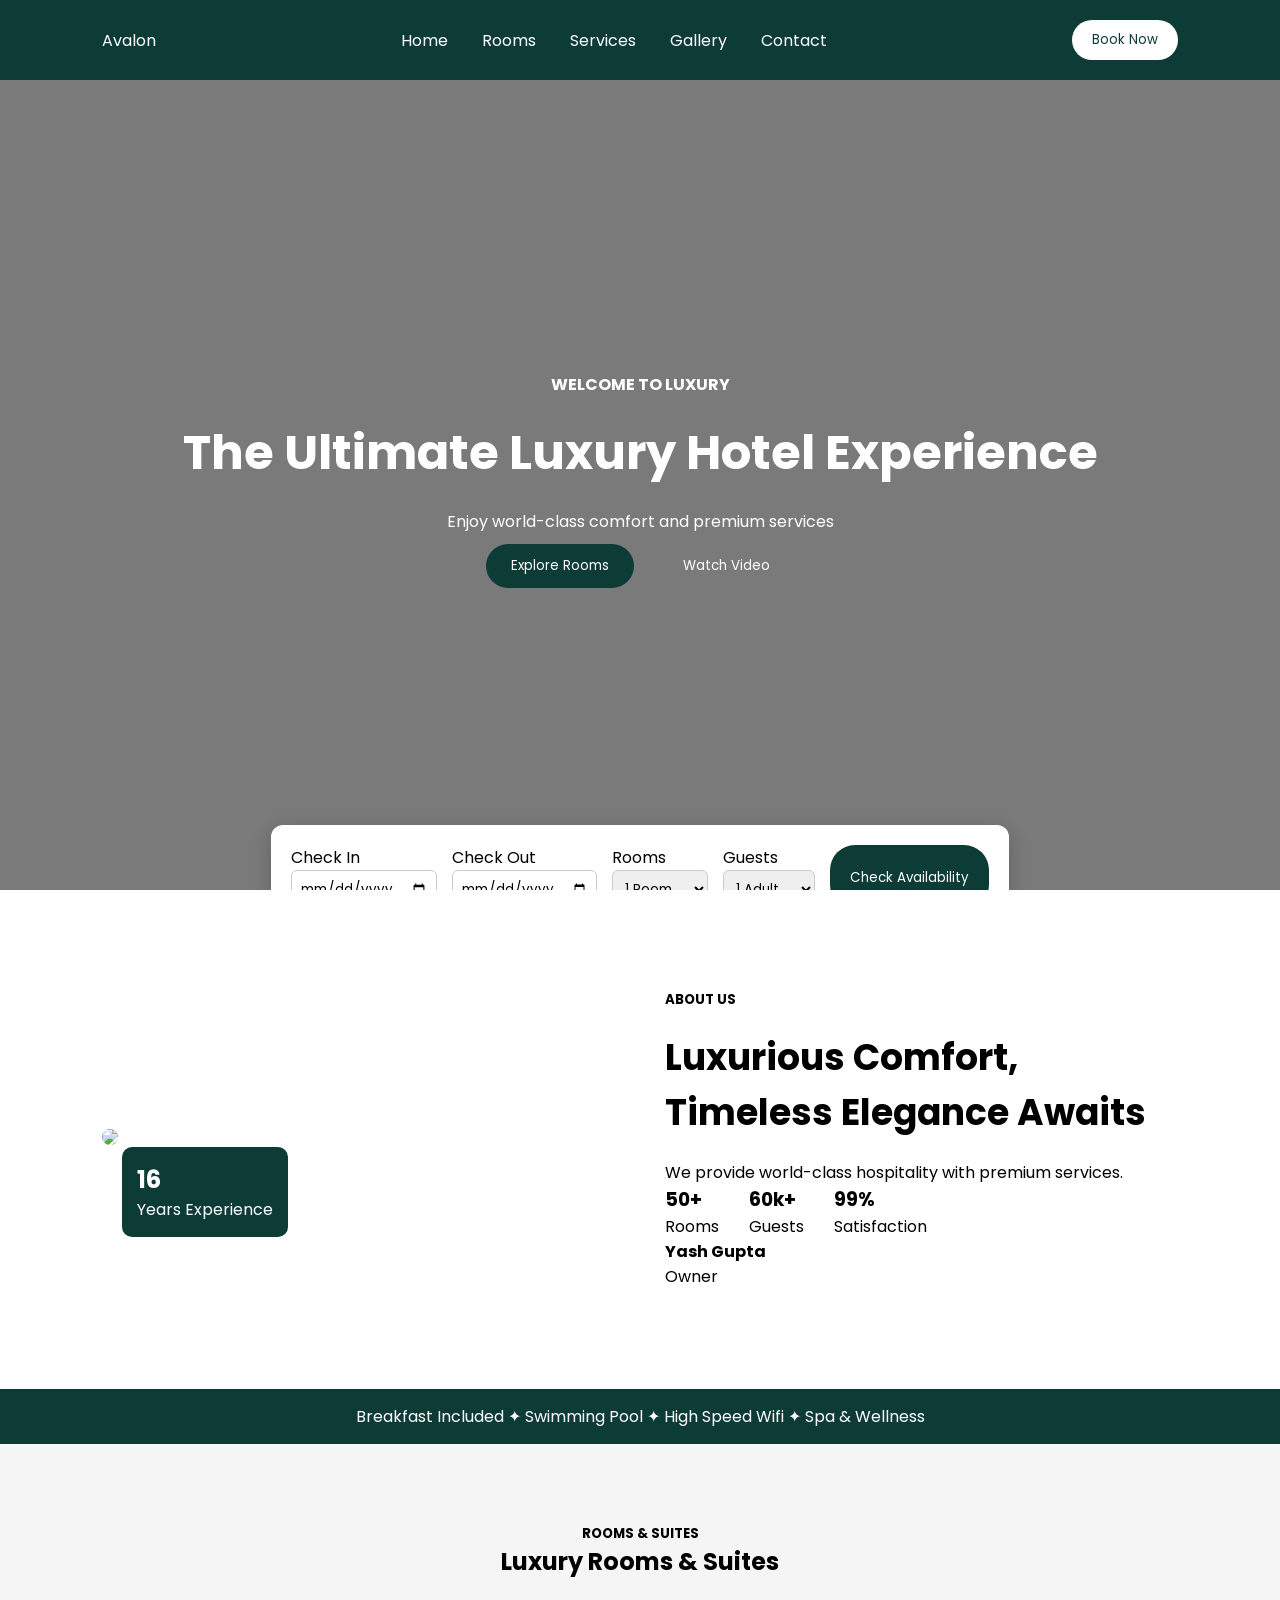
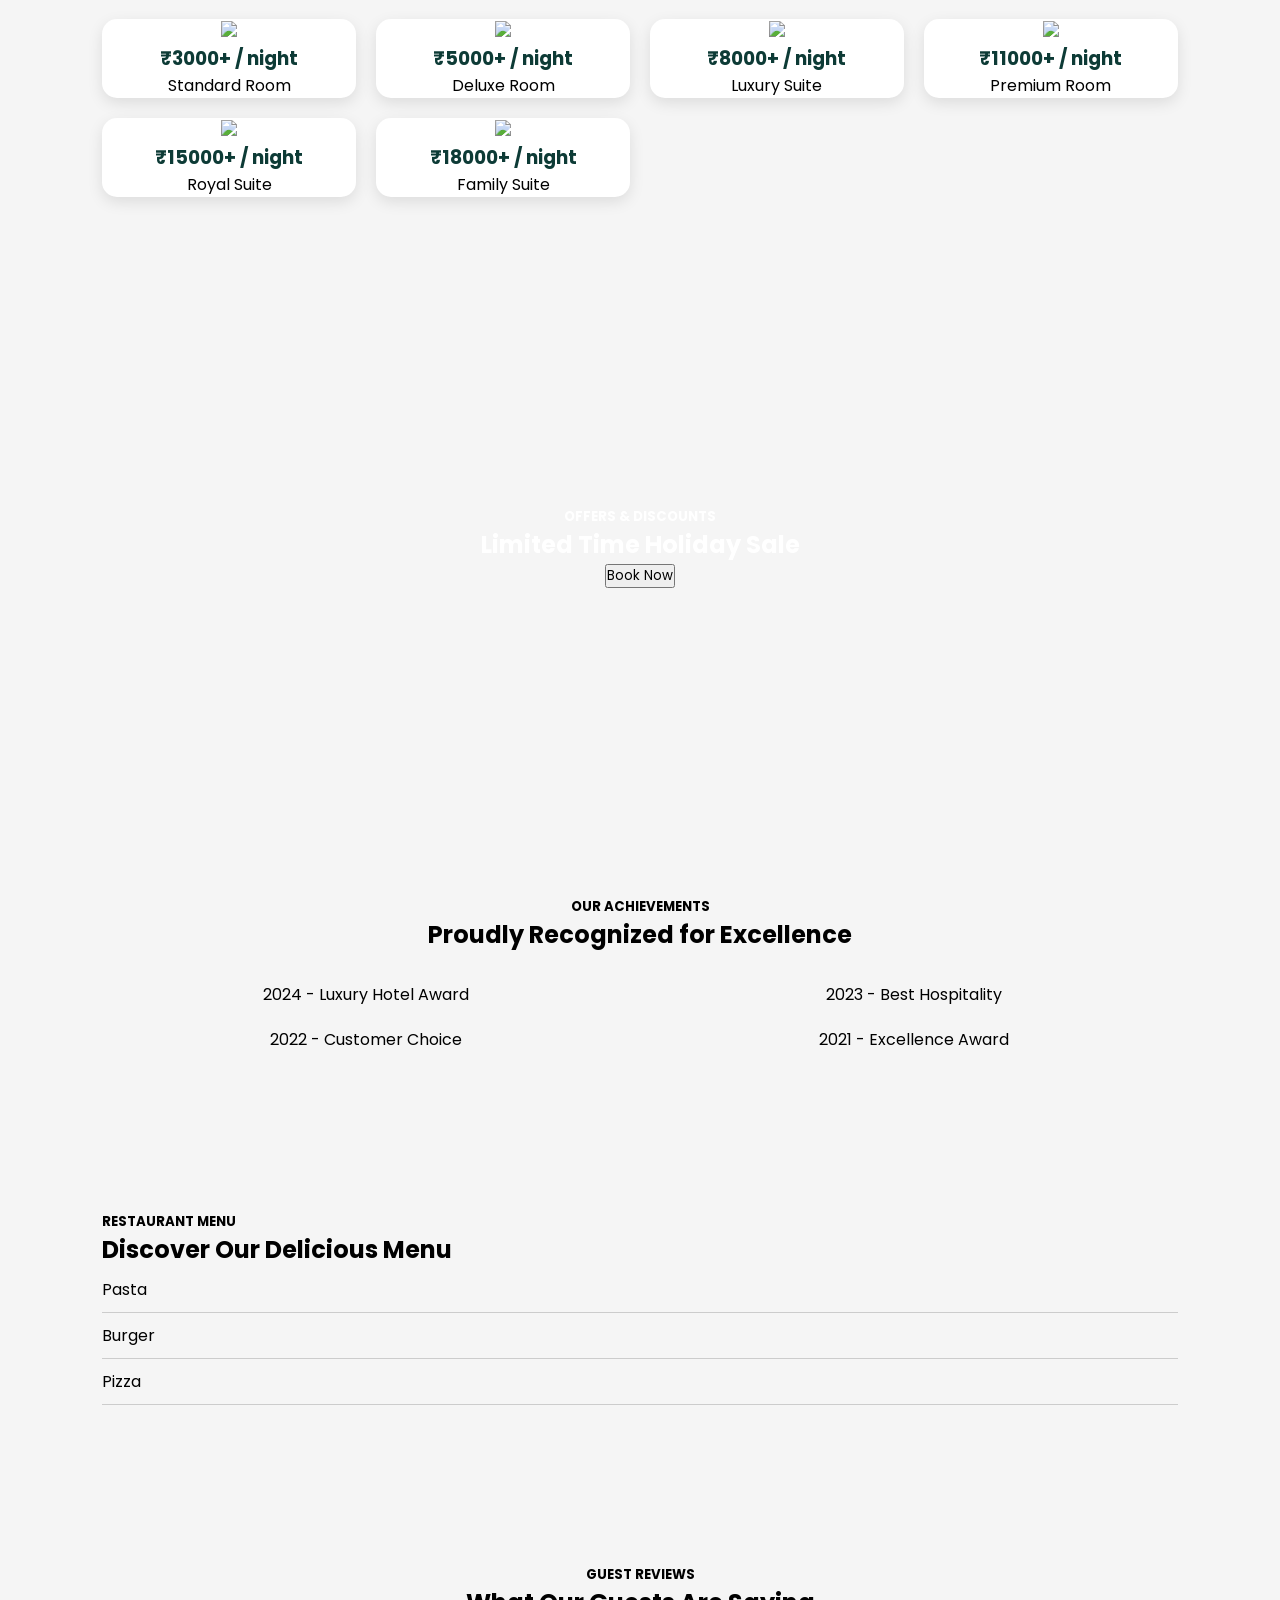
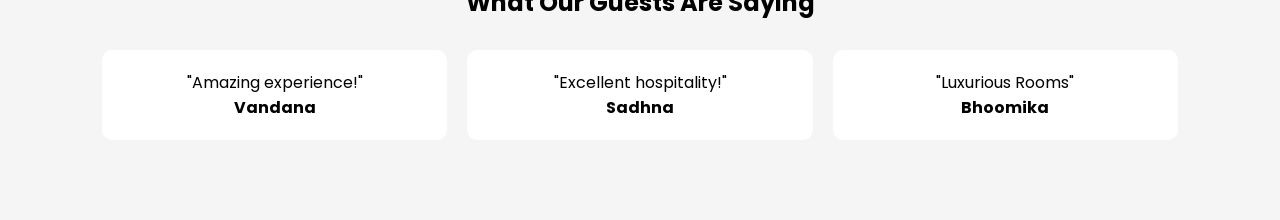
==== index.html @ 8500e7d2 "Add files via upload" ====
<!DOCTYPE html>
<html lang="en">
<head>
  <meta charset="UTF-8">
  <meta name="viewport" content="width=device-width, initial-scale=1.0">
  <title>Luxury Hotel</title>

  <!-- CSS -->
  <link rel="stylesheet" href="style.css">

  <!-- Google Font -->
  <link href="https://fonts.googleapis.com/css2?family=Poppins:wght@300;500;700&display=swap" rel="stylesheet">
</head>

<body>

<!-- HEADER -->
<header class="header">
  <div class="logo">Avalon</div>
  <nav>
    <a href="#">Home</a>
    <a href="#">Rooms</a>
    <a href="#">Services</a>
    <a href="#">Gallery</a>
    <a href="#">Contact</a>
  </nav>
  <button class="book-btn">Book Now</button>
</header>

<!-- HERO -->
<section class="hero">
  <div class="overlay"></div>

  <div class="hero-content">
    <h4>WELCOME TO LUXURY</h4>
    <h1>The Ultimate Luxury Hotel Experience</h1>
    <p>Enjoy world-class comfort and premium services</p>

    <div class="hero-buttons">
      <button class="btn-primary">Explore Rooms</button>
      <button class="btn-secondary">Watch Video</button>
    </div>
  </div>

  <!-- BOOKING BAR -->
  <div class="booking-bar">
    <div class="field">
      <label>Check In</label>
      <input type="date">
    </div>

    <div class="field">
      <label>Check Out</label>
      <input type="date">
    </div>

    <div class="field">
      <label>Rooms</label>
      <select>
        <option>1 Room</option>
        <option>2 Rooms</option>
      </select>
    </div>

    <div class="field">
      <label>Guests</label>
      <select>
        <option>1 Adult</option>
        <option>2 Adults</option>
      </select>
    </div>

    <button class="search-btn">Check Availability</button>
  </div>
</section>

<!-- ABOUT -->
<section class="about">
  <div class="about-container">

    <div class="about-image">
      <img src="https://images.unsplash.com/photo-1566073771259-6a8506099945">
      <div class="experience-badge">
        <h2>16</h2>
        <p>Years Experience</p>
      </div>
    </div>

    <div class="about-content">
      <h5>ABOUT US</h5>
      <h2>Luxurious Comfort, Timeless Elegance Awaits</h2>
      <p>We provide world-class hospitality with premium services.</p>

      <div class="about-stats">
        <div><h3>50+</h3><p>Rooms</p></div>
        <div><h3>60k+</h3><p>Guests</p></div>
        <div><h3>99%</h3><p>Satisfaction</p></div>
      </div>

      <h4 class="signature">Yash Gupta</h4>
      <p>Owner</p>
    </div>

  </div>
</section>

<!-- FEATURES STRIP -->
<div class="features-strip">
  Breakfast Included ✦ Swimming Pool ✦ High Speed Wifi ✦ Spa & Wellness
</div>

<!-- ROOMS -->
<section class="rooms">
  <h5>ROOMS & SUITES</h5>
  <h2>Luxury Rooms & Suites</h2>

  <div class="room-grid">

    <div class="room-card">
      <img src="https://images.unsplash.com/photo-1566665797739-1674de7a421a">
      <h3>₹3000+ / night</h3>
      <p>Standard Room</p>
    </div>

    <div class="room-card">
      <img src="https://images.unsplash.com/photo-1582719478250-c89cae4dc85b">
      <h3>₹5000+ / night</h3>
      <p>Deluxe Room</p>
    </div>

    <div class="room-card">
      <img src="https://images.unsplash.com/photo-1590490360182-c33d57733427">
      <h3>₹8000+ / night</h3>
      <p>Luxury Suite</p>
    </div>

    <div class="room-card">
      <img src="https://images.unsplash.com/photo-1560448204-e02f11c3d0e2">
      <h3>₹11000+ / night</h3>
      <p>Premium Room</p>
    </div>

    <div class="room-card">
      <img src="https://images.unsplash.com/photo-1566669437685-3d1a4bba0d54">
      <h3>₹15000+ / night</h3>
      <p>Royal Suite</p>
    </div>

    <div class="room-card">
      <img src="https://images.unsplash.com/photo-1584132967334-10e028bd69f7">
      <h3>₹18000+ / night</h3>
      <p>Family Suite</p>
    </div>

  </div>
</section>

<!-- OFFER -->
<section class="offer">
  <div class="offer-content">
    <h5>OFFERS & DISCOUNTS</h5>
    <h2>Limited Time Holiday Sale</h2>
    <button>Book Now</button>
  </div>
</section>

<!-- AWARDS -->
<section class="awards">
  <h5>OUR ACHIEVEMENTS</h5>
  <h2>Proudly Recognized for Excellence</h2>

  <div class="award-grid">
    <div>2024 - Luxury Hotel Award</div>
    <div>2023 - Best Hospitality</div>
    <div>2022 - Customer Choice</div>
    <div>2021 - Excellence Award</div>
  </div>
</section>

<!-- MENU -->
<section class="menu">
  <h5>RESTAURANT MENU</h5>
  <h2>Discover Our Delicious Menu</h2>

  <div class="menu-list">
    <div class="menu-item"><span>Pasta</span></div>
    <div class="menu-item"><span>Burger</span></div>
    <div class="menu-item"><span>Pizza</span></div>
  </div>
</section>

<!-- TESTIMONIAL -->
<section class="testimonials">
  <h5>GUEST REVIEWS</h5>
  <h2>What Our Guests Are Saying</h2>

  <div class="testimonial-grid">
    <div class="testimonial">
      <p>"Amazing experience!"</p>
      <h4>Vandana</h4>
    </div>

    <div class="testimonial">
      <p>"Excellent hospitality!"</p>
      <h4>Sadhna</h4>
    </div>

    <div class="testimonial">
      <p>"Luxurious Rooms"</p>
      <h4>Bhoomika</h4>
    </div>
  </div>
</section>

<link rel="stylesheet" href="style.css">
<script src="script.js"></script>
</body>
</html>
---- style.css ----
/* RESET */
* {
  margin: 0;
  padding: 0;
  box-sizing: border-box;
  font-family: 'Poppins', sans-serif;
}

body {
  background: #f5f5f5;
}

/* HEADER */
.header {
  display: flex;
  justify-content: space-between;
  align-items: center;
  padding: 20px 8%;
  background: #0d3b36;
  color: white;
}

.header nav a {
  margin: 0 15px;
  color: white;
  text-decoration: none;
}

.book-btn {
  background: white;
  color: #0d3b36;
  padding: 10px 20px;
  border-radius: 25px;
  border: none;
}

/* HERO */
.hero {
  position: relative;
  height: 90vh;
  background: url('https://images.unsplash.com/photo-1566073771259-6a8506099945') center/cover no-repeat;
  display: flex;
  align-items: center;
  justify-content: center;
}

.overlay {
  position: absolute;
  width: 100%;
  height: 100%;
  background: rgba(0,0,0,0.5);
}

.hero-content {
  position: relative;
  text-align: center;
  color: white;
}

.hero-content h1 {
  font-size: 48px;
  margin: 20px 0;
}

.hero-buttons button {
  margin: 10px;
  padding: 12px 25px;
  border-radius: 30px;
  border: none;
}

.btn-primary {
  background: #0d3b36;
  color: white;
}

.btn-secondary {
  background: transparent;
  border: 2px solid white;
  color: white;
}

/* BOOKING BAR */
.booking-bar {
  position: absolute;
  bottom: -40px;
  background: white;
  display: flex;
  gap: 15px;
  padding: 20px;
  border-radius: 12px;
  box-shadow: 0px 5px 20px rgba(0,0,0,0.2);
}

.field {
  display: flex;
  flex-direction: column;
}

.field input, .field select {
  padding: 8px;
  border-radius: 6px;
  border: 1px solid #ccc;
}

.search-btn {
  background: #0d3b36;
  color: white;
  padding: 10px 20px;
  border-radius: 25px;
  border: none;
}

/* ABOUT */
.about {
  padding: 100px 8%;
  background: white;
}

.about-container {
  display: flex;
  gap: 50px;
  align-items: center;
  flex-wrap: wrap;
}

.about-image img {
  width: 100%;
  border-radius: 20px;
}

.about-image {
  position: relative;
  flex: 1;
}

.experience-badge {
  position: absolute;
  top: 20px;
  left: 20px;
  background: #0d3b36;
  color: white;
  padding: 15px;
  border-radius: 10px;
}

.about-content {
  flex: 1;
}

.about-content h2 {
  font-size: 36px;
  margin: 20px 0;
}

.about-stats {
  display: flex;
  gap: 30px;
}

/* STRIP */
.features-strip {
  background: #0d3b36;
  color: white;
  text-align: center;
  padding: 15px;
}

/* ROOMS */
.rooms {
  padding: 80px 8%;
  text-align: center;
}

.room-grid {
  display: grid;
  grid-template-columns: repeat(auto-fit, minmax(250px,1fr));
  gap: 20px;
  margin-top: 40px;
}

.room-card {
  background: white;
  border-radius: 15px;
  overflow: hidden;
  box-shadow: 0 5px 15px rgba(0,0,0,0.1);
  transition: 0.3s;
}

.room-card:hover {
  transform: translateY(-10px);
}

.room-card img {
  width: 100%;
}

.room-card h3 {
  color: #0d3b36;
}

/* OFFER */
.offer {
  height: 60vh;
  background: url('https://images.unsplash.com/photo-1560448204-e02f11c3d0e2') center/cover;
  display: flex;
  align-items: center;
  justify-content: center;
  color: white;
  text-align: center;
}

/* AWARDS */
.awards {
  padding: 80px 8%;
  text-align: center;
}

.award-grid {
  display: grid;
  grid-template-columns: repeat(2,1fr);
  gap: 20px;
  margin-top: 30px;
}

/* MENU */
.menu {
  padding: 80px 8%;
}

.menu-item {
  display: flex;
  justify-content: space-between;
  border-bottom: 1px solid #ccc;
  padding: 10px 0;
}

/* TESTIMONIAL */
.testimonials {
  padding: 80px 8%;
  text-align: center;
}

.testimonial-grid {
  display: flex;
  gap: 20px;
  margin-top: 30px;
}

.testimonial {
  background: white;
  padding: 20px;
  border-radius: 10px;
  flex: 1;
}

/* RESPONSIVE */
@media(max-width: 768px) {

  .booking-bar {
    flex-direction: column;
    bottom: -120px;
  }

  .about-container {
    flex-direction: column;
  }

  .testimonial-grid {
    flex-direction: column;
  }

  .award-grid {
    grid-template-columns: 1fr;
  }

  .hero-content h1 {
    font-size: 28px;
  }
}

.hidden {
  opacity: 0;
  transform: translateY(50px);
  transition: all 0.6s ease;
}

.show {
  opacity: 1;
  transform: translateY(0);
}

.sticky {
  position: fixed;
  top: 0;
  width: 100%;
  z-index: 1000;
}
---- style.css ----
/* RESET */
* {
  margin: 0;
  padding: 0;
  box-sizing: border-box;
  font-family: 'Poppins', sans-serif;
}

body {
  background: #f5f5f5;
}

/* HEADER */
.header {
  display: flex;
  justify-content: space-between;
  align-items: center;
  padding: 20px 8%;
  background: #0d3b36;
  color: white;
}

.header nav a {
  margin: 0 15px;
  color: white;
  text-decoration: none;
}

.book-btn {
  background: white;
  color: #0d3b36;
  padding: 10px 20px;
  border-radius: 25px;
  border: none;
}

/* HERO */
.hero {
  position: relative;
  height: 90vh;
  background: url('https://images.unsplash.com/photo-1566073771259-6a8506099945') center/cover no-repeat;
  display: flex;
  align-items: center;
  justify-content: center;
}

.overlay {
  position: absolute;
  width: 100%;
  height: 100%;
  background: rgba(0,0,0,0.5);
}

.hero-content {
  position: relative;
  text-align: center;
  color: white;
}

.hero-content h1 {
  font-size: 48px;
  margin: 20px 0;
}

.hero-buttons button {
  margin: 10px;
  padding: 12px 25px;
  border-radius: 30px;
  border: none;
}

.btn-primary {
  background: #0d3b36;
  color: white;
}

.btn-secondary {
  background: transparent;
  border: 2px solid white;
  color: white;
}

/* BOOKING BAR */
.booking-bar {
  position: absolute;
  bottom: -40px;
  background: white;
  display: flex;
  gap: 15px;
  padding: 20px;
  border-radius: 12px;
  box-shadow: 0px 5px 20px rgba(0,0,0,0.2);
}

.field {
  display: flex;
  flex-direction: column;
}

.field input, .field select {
  padding: 8px;
  border-radius: 6px;
  border: 1px solid #ccc;
}

.search-btn {
  background: #0d3b36;
  color: white;
  padding: 10px 20px;
  border-radius: 25px;
  border: none;
}

/* ABOUT */
.about {
  padding: 100px 8%;
  background: white;
}

.about-container {
  display: flex;
  gap: 50px;
  align-items: center;
  flex-wrap: wrap;
}

.about-image img {
  width: 100%;
  border-radius: 20px;
}

.about-image {
  position: relative;
  flex: 1;
}

.experience-badge {
  position: absolute;
  top: 20px;
  left: 20px;
  background: #0d3b36;
  color: white;
  padding: 15px;
  border-radius: 10px;
}

.about-content {
  flex: 1;
}

.about-content h2 {
  font-size: 36px;
  margin: 20px 0;
}

.about-stats {
  display: flex;
  gap: 30px;
}

/* STRIP */
.features-strip {
  background: #0d3b36;
  color: white;
  text-align: center;
  padding: 15px;
}

/* ROOMS */
.rooms {
  padding: 80px 8%;
  text-align: center;
}

.room-grid {
  display: grid;
  grid-template-columns: repeat(auto-fit, minmax(250px,1fr));
  gap: 20px;
  margin-top: 40px;
}

.room-card {
  background: white;
  border-radius: 15px;
  overflow: hidden;
  box-shadow: 0 5px 15px rgba(0,0,0,0.1);
  transition: 0.3s;
}

.room-card:hover {
  transform: translateY(-10px);
}

.room-card img {
  width: 100%;
}

.room-card h3 {
  color: #0d3b36;
}

/* OFFER */
.offer {
  height: 60vh;
  background: url('https://images.unsplash.com/photo-1560448204-e02f11c3d0e2') center/cover;
  display: flex;
  align-items: center;
  justify-content: center;
  color: white;
  text-align: center;
}

/* AWARDS */
.awards {
  padding: 80px 8%;
  text-align: center;
}

.award-grid {
  display: grid;
  grid-template-columns: repeat(2,1fr);
  gap: 20px;
  margin-top: 30px;
}

/* MENU */
.menu {
  padding: 80px 8%;
}

.menu-item {
  display: flex;
  justify-content: space-between;
  border-bottom: 1px solid #ccc;
  padding: 10px 0;
}

/* TESTIMONIAL */
.testimonials {
  padding: 80px 8%;
  text-align: center;
}

.testimonial-grid {
  display: flex;
  gap: 20px;
  margin-top: 30px;
}

.testimonial {
  background: white;
  padding: 20px;
  border-radius: 10px;
  flex: 1;
}

/* RESPONSIVE */
@media(max-width: 768px) {

  .booking-bar {
    flex-direction: column;
    bottom: -120px;
  }

  .about-container {
    flex-direction: column;
  }

  .testimonial-grid {
    flex-direction: column;
  }

  .award-grid {
    grid-template-columns: 1fr;
  }

  .hero-content h1 {
    font-size: 28px;
  }
}

.hidden {
  opacity: 0;
  transform: translateY(50px);
  transition: all 0.6s ease;
}

.show {
  opacity: 1;
  transform: translateY(0);
}

.sticky {
  position: fixed;
  top: 0;
  width: 100%;
  z-index: 1000;
}
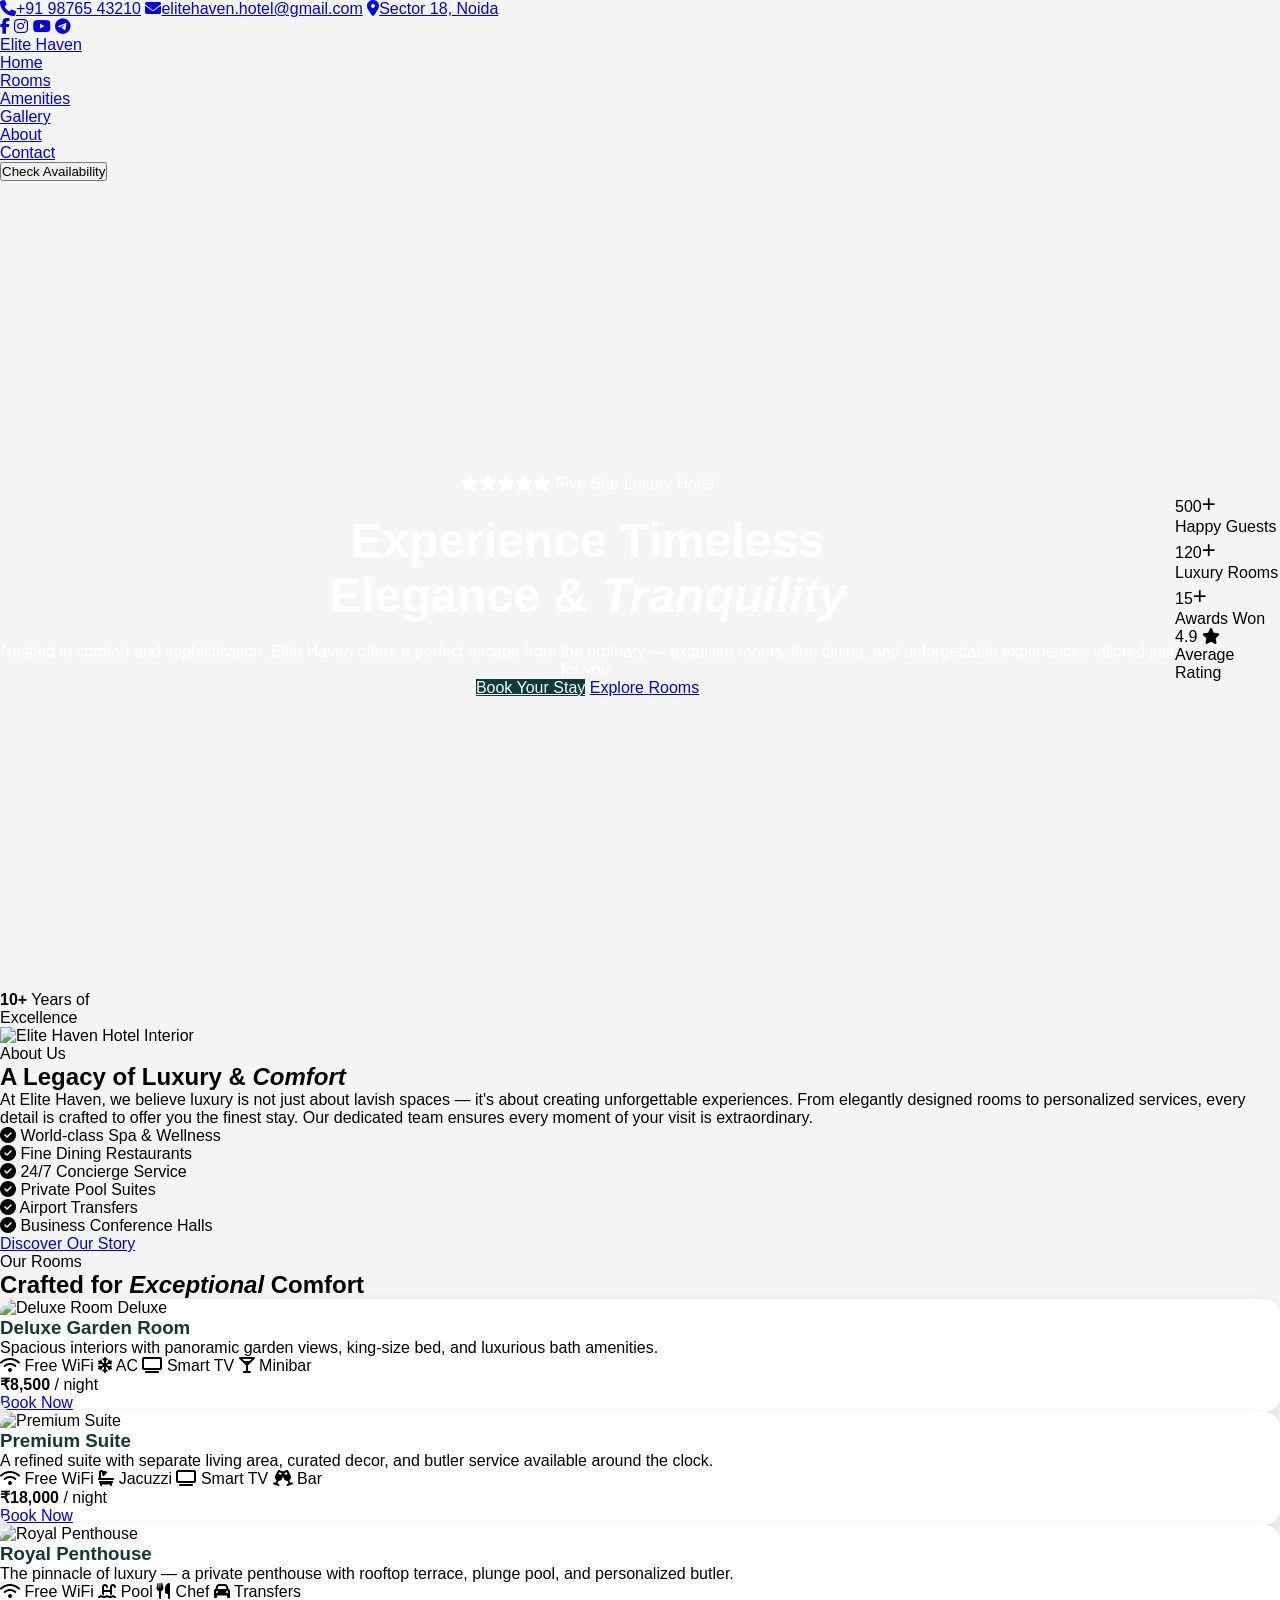
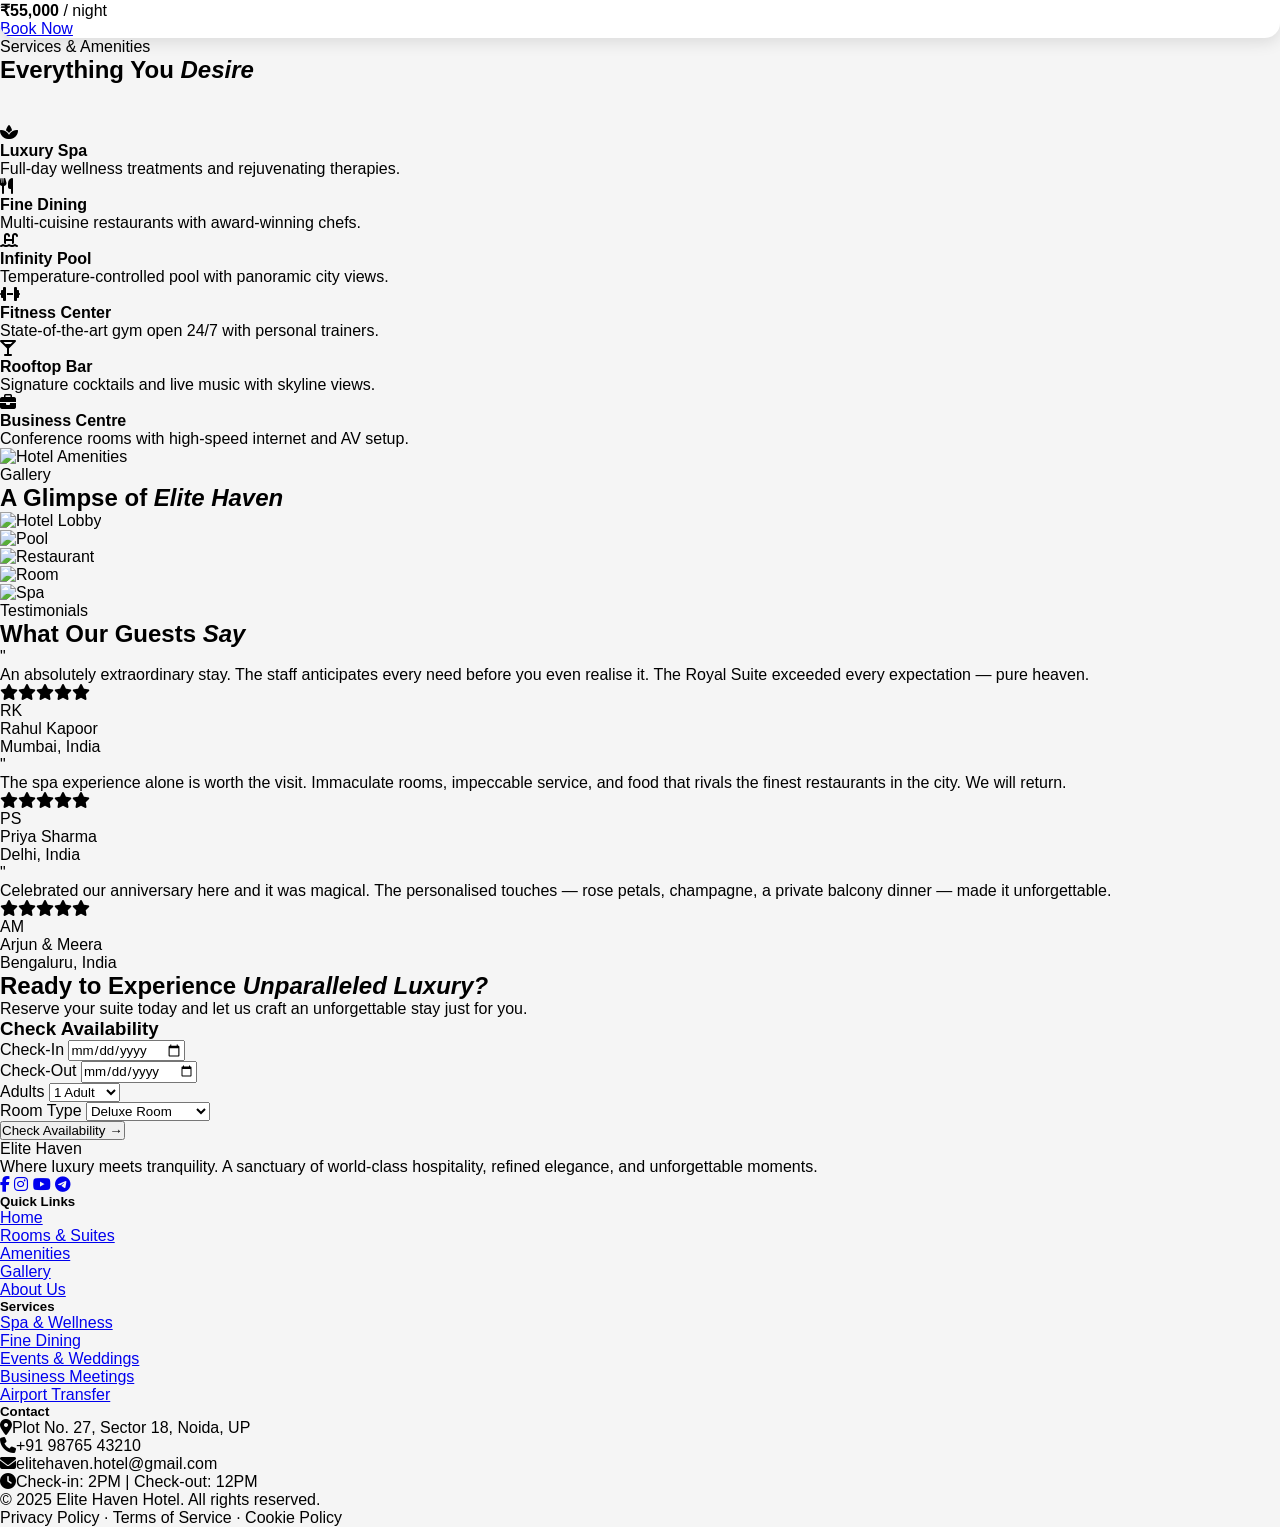
==== commit 687c1cd8: "Update index.html finalizing the home page of our project form know we are going to create other pag" ====
--- a/index.html
+++ b/index.html
@@ -1,218 +1,441 @@
 <!DOCTYPE html>
 <html lang="en">
+
 <head>
   <meta charset="UTF-8">
   <meta name="viewport" content="width=device-width, initial-scale=1.0">
-  <title>Luxury Hotel</title>
-
-  <!-- CSS -->
-  <link rel="stylesheet" href="style.css">
-
-  <!-- Google Font -->
-  <link href="https://fonts.googleapis.com/css2?family=Poppins:wght@300;500;700&display=swap" rel="stylesheet">
+  <title>Elite Haven</title>
+  <link rel="stylesheet" href="https://cdnjs.cloudflare.com/ajax/libs/font-awesome/6.5.0/css/all.min.css">
+  <link rel="preconnect" href="https://fonts.googleapis.com">
+  <link rel="preconnect" href="https://fonts.gstatic.com" crossorigin>
+  <link
+    href="https://fonts.googleapis.com/css2?family=Cormorant+Garamond:ital,wght@0,300;0,400;0,600;1,300;1,400&family=DM+Sans:wght@300;400;500;600&display=swap"
+    rel="stylesheet">
+
+
+    <!-- cystom css -->
+     <link rel="stylesheet" href="style.css">
+  
 </head>
 
 <body>
 
-<!-- HEADER -->
-<header class="header">
-  <div class="logo">Avalon</div>
-  <nav>
-    <a href="#">Home</a>
-    <a href="#">Rooms</a>
-    <a href="#">Services</a>
-    <a href="#">Gallery</a>
-    <a href="#">Contact</a>
+  <!-- TOP BAR -->
+  <div class="top-bar">
+    <div class="container">
+      <div class="top-info">
+        <a href="tel:+919876543210"><i class="fa-solid fa-phone"></i>+91 98765 43210</a>
+        <a href="mailto:elitehaven.hotel@gmail.com"><i class="fa-solid fa-envelope"></i>elitehaven.hotel@gmail.com</a>
+        <a href="#"><i class="fa-solid fa-location-dot"></i>Sector 18, Noida</a>
+      </div>
+      <div class="top-socials">
+        <a href="#"><i class="fa-brands fa-facebook-f"></i></a>
+        <a href="#"><i class="fa-brands fa-instagram"></i></a>
+        <a href="#"><i class="fa-brands fa-youtube"></i></a>
+        <a href="#"><i class="fa-brands fa-telegram"></i></a>
+      </div>
+    </div>
+  </div>
+
+  <!-- NAVBAR -->
+  <nav class="navbar" id="navbar">
+    <div class="container">
+      <a href="#" class="logo">Elite<span>&nbsp;Haven</span></a>
+      <ul class="nav-links" id="navLinks">
+        <li><a href="#">Home</a></li>
+        <li><a href="#rooms">Rooms</a></li>
+        <li><a href="#amenities">Amenities</a></li>
+        <li><a href="#gallery">Gallery</a></li>
+        <li><a href="#about">About</a></li>
+        <li><a href="#contact">Contact</a></li>
+      </ul>
+      <button class="nav-btn" onclick="document.getElementById('booking').scrollIntoView({behavior:'smooth'})">Check
+        Availability</button>
+      <div class="hamburger" id="hamburger" onclick="toggleNav()">
+        <span></span><span></span><span></span>
+      </div>
+    </div>
   </nav>
-  <button class="book-btn">Book Now</button>
-</header>
-
-<!-- HERO -->
-<section class="hero">
-  <div class="overlay"></div>
-
-  <div class="hero-content">
-    <h4>WELCOME TO LUXURY</h4>
-    <h1>The Ultimate Luxury Hotel Experience</h1>
-    <p>Enjoy world-class comfort and premium services</p>
-
-    <div class="hero-buttons">
-      <button class="btn-primary">Explore Rooms</button>
-      <button class="btn-secondary">Watch Video</button>
-    </div>
-  </div>
-
-  <!-- BOOKING BAR -->
-  <div class="booking-bar">
-    <div class="field">
-      <label>Check In</label>
-      <input type="date">
-    </div>
-
-    <div class="field">
-      <label>Check Out</label>
-      <input type="date">
-    </div>
-
-    <div class="field">
-      <label>Rooms</label>
-      <select>
-        <option>1 Room</option>
-        <option>2 Rooms</option>
-      </select>
-    </div>
-
-    <div class="field">
-      <label>Guests</label>
-      <select>
-        <option>1 Adult</option>
-        <option>2 Adults</option>
-      </select>
-    </div>
-
-    <button class="search-btn">Check Availability</button>
-  </div>
-</section>
-
-<!-- ABOUT -->
-<section class="about">
-  <div class="about-container">
-
-    <div class="about-image">
-      <img src="https://images.unsplash.com/photo-1566073771259-6a8506099945">
-      <div class="experience-badge">
-        <h2>16</h2>
-        <p>Years Experience</p>
-      </div>
-    </div>
-
-    <div class="about-content">
-      <h5>ABOUT US</h5>
-      <h2>Luxurious Comfort, Timeless Elegance Awaits</h2>
-      <p>We provide world-class hospitality with premium services.</p>
-
-      <div class="about-stats">
-        <div><h3>50+</h3><p>Rooms</p></div>
-        <div><h3>60k+</h3><p>Guests</p></div>
-        <div><h3>99%</h3><p>Satisfaction</p></div>
-      </div>
-
-      <h4 class="signature">Yash Gupta</h4>
-      <p>Owner</p>
-    </div>
-
-  </div>
-</section>
-
-<!-- FEATURES STRIP -->
-<div class="features-strip">
-  Breakfast Included ✦ Swimming Pool ✦ High Speed Wifi ✦ Spa & Wellness
-</div>
-
-<!-- ROOMS -->
-<section class="rooms">
-  <h5>ROOMS & SUITES</h5>
-  <h2>Luxury Rooms & Suites</h2>
-
-  <div class="room-grid">
-
-    <div class="room-card">
-      <img src="https://images.unsplash.com/photo-1566665797739-1674de7a421a">
-      <h3>₹3000+ / night</h3>
-      <p>Standard Room</p>
-    </div>
-
-    <div class="room-card">
-      <img src="https://images.unsplash.com/photo-1582719478250-c89cae4dc85b">
-      <h3>₹5000+ / night</h3>
-      <p>Deluxe Room</p>
-    </div>
-
-    <div class="room-card">
-      <img src="https://images.unsplash.com/photo-1590490360182-c33d57733427">
-      <h3>₹8000+ / night</h3>
-      <p>Luxury Suite</p>
-    </div>
-
-    <div class="room-card">
-      <img src="https://images.unsplash.com/photo-1560448204-e02f11c3d0e2">
-      <h3>₹11000+ / night</h3>
-      <p>Premium Room</p>
-    </div>
-
-    <div class="room-card">
-      <img src="https://images.unsplash.com/photo-1566669437685-3d1a4bba0d54">
-      <h3>₹15000+ / night</h3>
-      <p>Royal Suite</p>
-    </div>
-
-    <div class="room-card">
-      <img src="https://images.unsplash.com/photo-1584132967334-10e028bd69f7">
-      <h3>₹18000+ / night</h3>
-      <p>Family Suite</p>
-    </div>
-
-  </div>
-</section>
-
-<!-- OFFER -->
-<section class="offer">
-  <div class="offer-content">
-    <h5>OFFERS & DISCOUNTS</h5>
-    <h2>Limited Time Holiday Sale</h2>
-    <button>Book Now</button>
-  </div>
-</section>
-
-<!-- AWARDS -->
-<section class="awards">
-  <h5>OUR ACHIEVEMENTS</h5>
-  <h2>Proudly Recognized for Excellence</h2>
-
-  <div class="award-grid">
-    <div>2024 - Luxury Hotel Award</div>
-    <div>2023 - Best Hospitality</div>
-    <div>2022 - Customer Choice</div>
-    <div>2021 - Excellence Award</div>
-  </div>
-</section>
-
-<!-- MENU -->
-<section class="menu">
-  <h5>RESTAURANT MENU</h5>
-  <h2>Discover Our Delicious Menu</h2>
-
-  <div class="menu-list">
-    <div class="menu-item"><span>Pasta</span></div>
-    <div class="menu-item"><span>Burger</span></div>
-    <div class="menu-item"><span>Pizza</span></div>
-  </div>
-</section>
-
-<!-- TESTIMONIAL -->
-<section class="testimonials">
-  <h5>GUEST REVIEWS</h5>
-  <h2>What Our Guests Are Saying</h2>
-
-  <div class="testimonial-grid">
-    <div class="testimonial">
-      <p>"Amazing experience!"</p>
-      <h4>Vandana</h4>
-    </div>
-
-    <div class="testimonial">
-      <p>"Excellent hospitality!"</p>
-      <h4>Sadhna</h4>
-    </div>
-
-    <div class="testimonial">
-      <p>"Luxurious Rooms"</p>
-      <h4>Bhoomika</h4>
-    </div>
-  </div>
-</section>
-
-<link rel="stylesheet" href="style.css">
-<script src="script.js"></script>
+
+  <!-- HERO -->
+  <section class="hero">
+    <div class="hero-content">
+      <div class="hero-badge">
+        <i class="fa-solid fa-star"></i><i class="fa-solid fa-star"></i><i class="fa-solid fa-star"></i><i
+          class="fa-solid fa-star"></i><i class="fa-solid fa-star"></i>
+        <span>Five Star Luxury Hotel</span>
+      </div>
+      <h1>Experience Timeless<br>Elegance &amp; <em>Tranquility</em></h1>
+      <p class="hero-desc">Nestled in comfort and sophistication, Elite Haven offers a perfect escape from the ordinary
+        — exquisite rooms, fine dining, and unforgettable experiences tailored just for you.</p>
+      <div class="hero-actions">
+        <a href="#booking" class="btn-primary">Book Your Stay</a>
+        <a href="#rooms" class="btn-outline">Explore Rooms</a>
+      </div>
+    </div>
+
+    <div class="trust-strip">
+      <div class="container">
+        <div class="trust-item">
+          <div class="trust-num">500<span style="color:var(--gold);font-size:24px">+</span></div>
+          <div class="trust-label">Happy Guests</div>
+        </div>
+        <div class="trust-item">
+          <div class="trust-num">120<span style="color:var(--gold);font-size:24px">+</span></div>
+          <div class="trust-label">Luxury Rooms</div>
+        </div>
+        <div class="trust-item">
+          <div class="trust-num">15<span style="color:var(--gold);font-size:24px">+</span></div>
+          <div class="trust-label">Awards Won</div>
+        </div>
+        <div class="trust-item">
+          <div class="trust-num">4.9 <i class="fa-solid fa-star star-icon"></i></div>
+          <div class="trust-label">Average Rating</div>
+        </div>
+      </div>
+    </div>
+  </section>
+
+  <!-- ABOUT -->
+  <section class="about-section" id="about">
+    <div class="container">
+      <div class="about-grid">
+        <div class="about-img-wrapper reveal">
+          <div class="about-float-badge">
+            <strong>10+</strong>
+            <span>Years of<br>Excellence</span>
+          </div>
+          <img src="https://images.unsplash.com/photo-1551882547-ff40c63fe5fa?w=800&q=80"
+            alt="Elite Haven Hotel Interior">
+          <div class="about-accent-box"></div>
+        </div>
+        <div class="reveal">
+          <p class="section-eyebrow">About Us</p>
+          <h2 class="section-title">A Legacy of Luxury &amp; <em>Comfort</em></h2>
+          <p class="section-body">At Elite Haven, we believe luxury is not just about lavish spaces — it's about
+            creating unforgettable experiences. From elegantly designed rooms to personalized services, every detail is
+            crafted to offer you the finest stay. Our dedicated team ensures every moment of your visit is
+            extraordinary.</p>
+          <div class="about-features">
+            <div class="about-feat-item"><i class="fa-solid fa-check-circle"></i> World-class Spa &amp; Wellness</div>
+            <div class="about-feat-item"><i class="fa-solid fa-check-circle"></i> Fine Dining Restaurants</div>
+            <div class="about-feat-item"><i class="fa-solid fa-check-circle"></i> 24/7 Concierge Service</div>
+            <div class="about-feat-item"><i class="fa-solid fa-check-circle"></i> Private Pool Suites</div>
+            <div class="about-feat-item"><i class="fa-solid fa-check-circle"></i> Airport Transfers</div>
+            <div class="about-feat-item"><i class="fa-solid fa-check-circle"></i> Business Conference Halls</div>
+          </div>
+          <a href="#" class="btn-green">Discover Our Story</a>
+        </div>
+      </div>
+    </div>
+  </section>
+
+  <!-- ROOMS -->
+  <section class="rooms-section" id="rooms">
+    <div class="container">
+      <div class="section-header reveal">
+        <p class="section-eyebrow" style="justify-content:center">Our Rooms</p>
+        <h2 class="section-title">Crafted for <em>Exceptional</em> Comfort</h2>
+      </div>
+      <div class="rooms-grid">
+        <div class="room-card reveal">
+          <div class="room-img">
+            <img src="https://images.unsplash.com/photo-1631049307264-da0ec9d70304?w=600&q=80" alt="Deluxe Room">
+            <span class="room-tag">Deluxe</span>
+          </div>
+          <div class="room-body">
+            <h3 class="room-name">Deluxe Garden Room</h3>
+            <p class="room-desc">Spacious interiors with panoramic garden views, king-size bed, and luxurious bath
+              amenities.</p>
+            <div class="room-amenities">
+              <span class="room-amen"><i class="fa-solid fa-wifi"></i> Free WiFi</span>
+              <span class="room-amen"><i class="fa-solid fa-snowflake"></i> AC</span>
+              <span class="room-amen"><i class="fa-solid fa-tv"></i> Smart TV</span>
+              <span class="room-amen"><i class="fa-solid fa-martini-glass"></i> Minibar</span>
+            </div>
+            <div class="room-footer">
+              <div class="room-price"><strong>₹8,500</strong><span> / night</span></div>
+              <a href="#booking" class="btn-book">Book Now</a>
+            </div>
+          </div>
+        </div>
+        <div class="room-card reveal">
+          <div class="room-img">
+            <img src="https://images.unsplash.com/photo-1618773928121-c32242e63f39?w=600&q=80" alt="Premium Suite">
+            <span class="room-tag" style="background:var(--green);color:white">Popular</span>
+          </div>
+          <div class="room-body">
+            <h3 class="room-name">Premium Suite</h3>
+            <p class="room-desc">A refined suite with separate living area, curated decor, and butler service available
+              around the clock.</p>
+            <div class="room-amenities">
+              <span class="room-amen"><i class="fa-solid fa-wifi"></i> Free WiFi</span>
+              <span class="room-amen"><i class="fa-solid fa-bath"></i> Jacuzzi</span>
+              <span class="room-amen"><i class="fa-solid fa-tv"></i> Smart TV</span>
+              <span class="room-amen"><i class="fa-solid fa-champagne-glasses"></i> Bar</span>
+            </div>
+            <div class="room-footer">
+              <div class="room-price"><strong>₹18,000</strong><span> / night</span></div>
+              <a href="#booking" class="btn-book">Book Now</a>
+            </div>
+          </div>
+        </div>
+        <div class="room-card reveal">
+          <div class="room-img">
+            <img src="https://images.unsplash.com/photo-1578683010236-d716f9a3f461?w=600&q=80" alt="Royal Penthouse">
+            <span class="room-tag" style="background:var(--gold-dark);color:white">Penthouse</span>
+          </div>
+          <div class="room-body">
+            <h3 class="room-name">Royal Penthouse</h3>
+            <p class="room-desc">The pinnacle of luxury — a private penthouse with rooftop terrace, plunge pool, and
+              personalized butler.</p>
+            <div class="room-amenities">
+              <span class="room-amen"><i class="fa-solid fa-wifi"></i> Free WiFi</span>
+              <span class="room-amen"><i class="fa-solid fa-water-ladder"></i> Pool</span>
+              <span class="room-amen"><i class="fa-solid fa-utensils"></i> Chef</span>
+              <span class="room-amen"><i class="fa-solid fa-car"></i> Transfers</span>
+            </div>
+            <div class="room-footer">
+              <div class="room-price"><strong>₹55,000</strong><span> / night</span></div>
+              <a href="#booking" class="btn-book">Book Now</a>
+            </div>
+          </div>
+        </div>
+      </div>
+    </div>
+  </section>
+
+  <!-- AMENITIES -->
+  <section class="amenities-section" id="amenities">
+    <div class="container">
+      <div class="amenities-layout">
+        <div>
+          <div class="section-header reveal" style="text-align:left;margin-bottom:40px">
+            <p class="section-eyebrow">Services &amp; Amenities</p>
+            <h2 class="section-title">Everything You <em>Desire</em></h2>
+          </div>
+          <div class="amenities-grid reveal">
+            <div class="amen-card">
+              <div class="amen-icon"><i class="fa-solid fa-spa"></i></div>
+              <h4>Luxury Spa</h4>
+              <p>Full-day wellness treatments and rejuvenating therapies.</p>
+            </div>
+            <div class="amen-card">
+              <div class="amen-icon"><i class="fa-solid fa-utensils"></i></div>
+              <h4>Fine Dining</h4>
+              <p>Multi-cuisine restaurants with award-winning chefs.</p>
+            </div>
+            <div class="amen-card">
+              <div class="amen-icon"><i class="fa-solid fa-water-ladder"></i></div>
+              <h4>Infinity Pool</h4>
+              <p>Temperature-controlled pool with panoramic city views.</p>
+            </div>
+            <div class="amen-card">
+              <div class="amen-icon"><i class="fa-solid fa-dumbbell"></i></div>
+              <h4>Fitness Center</h4>
+              <p>State-of-the-art gym open 24/7 with personal trainers.</p>
+            </div>
+            <div class="amen-card">
+              <div class="amen-icon"><i class="fa-solid fa-martini-glass"></i></div>
+              <h4>Rooftop Bar</h4>
+              <p>Signature cocktails and live music with skyline views.</p>
+            </div>
+            <div class="amen-card">
+              <div class="amen-icon"><i class="fa-solid fa-briefcase"></i></div>
+              <h4>Business Centre</h4>
+              <p>Conference rooms with high-speed internet and AV setup.</p>
+            </div>
+          </div>
+        </div>
+        <div class="amenities-image reveal">
+          <img src="https://images.unsplash.com/photo-1582719478250-c89cae4dc85b?w=700&q=80" alt="Hotel Amenities">
+        </div>
+      </div>
+    </div>
+  </section>
+
+  <!-- GALLERY -->
+  <section class="gallery-section" id="gallery">
+    <div class="container">
+      <div class="section-header reveal">
+        <p class="section-eyebrow" style="justify-content:center">Gallery</p>
+        <h2 class="section-title">A Glimpse of <em>Elite Haven</em></h2>
+      </div>
+      <div class="gallery-grid reveal">
+        <div class="gallery-item">
+          <img src="https://images.unsplash.com/photo-1542314831-068cd1dbfeeb?w=800&q=80" alt="Hotel Lobby">
+        </div>
+        <div class="gallery-item">
+          <img src="https://images.unsplash.com/photo-1590490360182-c33d57733427?w=500&q=80" alt="Pool">
+        </div>
+        <div class="gallery-item">
+          <img src="https://images.unsplash.com/photo-1414235077428-338989a2e8c0?w=500&q=80" alt="Restaurant">
+        </div>
+        <div class="gallery-item">
+          <img src="https://images.unsplash.com/photo-1571003123894-1f0594d2b5d9?w=500&q=80" alt="Room">
+        </div>
+        <div class="gallery-item">
+          <img src="https://images.unsplash.com/photo-1540555700478-4be289fbecef?w=500&q=80" alt="Spa">
+        </div>
+      </div>
+    </div>
+  </section>
+
+  <!-- TESTIMONIALS -->
+  <section class="testimonials-section">
+    <div class="container">
+      <div class="section-header reveal">
+        <p class="section-eyebrow" style="justify-content:center">Testimonials</p>
+        <h2 class="section-title">What Our Guests <em>Say</em></h2>
+      </div>
+      <div class="testimonials-grid">
+        <div class="testi-card reveal">
+          <div class="testi-quote">"</div>
+          <p class="testi-text">An absolutely extraordinary stay. The staff anticipates every need before you even
+            realise it. The Royal Suite exceeded every expectation — pure heaven.</p>
+          <div class="testi-stars"><i class="fa-solid fa-star"></i><i class="fa-solid fa-star"></i><i
+              class="fa-solid fa-star"></i><i class="fa-solid fa-star"></i><i class="fa-solid fa-star"></i></div>
+          <div class="testi-author">
+            <div class="testi-avatar">RK</div>
+            <div>
+              <div class="testi-name">Rahul Kapoor</div>
+              <div class="testi-loc">Mumbai, India</div>
+            </div>
+          </div>
+        </div>
+        <div class="testi-card reveal">
+          <div class="testi-quote">"</div>
+          <p class="testi-text">The spa experience alone is worth the visit. Immaculate rooms, impeccable service, and
+            food that rivals the finest restaurants in the city. We will return.</p>
+          <div class="testi-stars"><i class="fa-solid fa-star"></i><i class="fa-solid fa-star"></i><i
+              class="fa-solid fa-star"></i><i class="fa-solid fa-star"></i><i class="fa-solid fa-star"></i></div>
+          <div class="testi-author">
+            <div class="testi-avatar">PS</div>
+            <div>
+              <div class="testi-name">Priya Sharma</div>
+              <div class="testi-loc">Delhi, India</div>
+            </div>
+          </div>
+        </div>
+        <div class="testi-card reveal">
+          <div class="testi-quote">"</div>
+          <p class="testi-text">Celebrated our anniversary here and it was magical. The personalised touches — rose
+            petals, champagne, a private balcony dinner — made it unforgettable.</p>
+          <div class="testi-stars"><i class="fa-solid fa-star"></i><i class="fa-solid fa-star"></i><i
+              class="fa-solid fa-star"></i><i class="fa-solid fa-star"></i><i class="fa-solid fa-star"></i></div>
+          <div class="testi-author">
+            <div class="testi-avatar">AM</div>
+            <div>
+              <div class="testi-name">Arjun &amp; Meera</div>
+              <div class="testi-loc">Bengaluru, India</div>
+            </div>
+          </div>
+        </div>
+      </div>
+    </div>
+  </section>
+
+  <!-- BOOKING CTA -->
+  <section class="booking-section" id="booking">
+    <div class="container">
+      <div class="booking-inner">
+        <div class="reveal">
+          <h2>Ready to Experience <em>Unparalleled Luxury?</em></h2>
+          <p>Reserve your suite today and let us craft an unforgettable stay just for you.</p>
+        </div>
+        <div class="booking-form reveal">
+          <h3>Check Availability</h3>
+          <div class="form-row">
+            <div class="form-group">
+              <label>Check-In</label>
+              <input type="date">
+            </div>
+            <div class="form-group">
+              <label>Check-Out</label>
+              <input type="date">
+            </div>
+          </div>
+          <div class="form-row">
+            <div class="form-group">
+              <label>Adults</label>
+              <select>
+                <option>1 Adult</option>
+                <option>2 Adults</option>
+                <option>3 Adults</option>
+                <option>4 Adults</option>
+              </select>
+            </div>
+            <div class="form-group">
+              <label>Room Type</label>
+              <select>
+                <option>Deluxe Room</option>
+                <option>Premium Suite</option>
+                <option>Royal Penthouse</option>
+              </select>
+            </div>
+          </div>
+          <button class="btn-submit">Check Availability →</button>
+        </div>
+      </div>
+    </div>
+  </section>
+
+  <!-- FOOTER -->
+  <footer id="contact">
+    <div class="container">
+      <div class="footer-grid">
+        <div class="footer-brand">
+          <span class="logo">Elite<span>&nbsp;Haven</span></span>
+          <p>Where luxury meets tranquility. A sanctuary of world-class hospitality, refined elegance, and unforgettable
+            moments.</p>
+          <div class="footer-socials">
+            <a href="#"><i class="fa-brands fa-facebook-f"></i></a>
+            <a href="#"><i class="fa-brands fa-instagram"></i></a>
+            <a href="#"><i class="fa-brands fa-youtube"></i></a>
+            <a href="#"><i class="fa-brands fa-telegram"></i></a>
+          </div>
+        </div>
+        <div class="footer-col">
+          <h5>Quick Links</h5>
+          <ul>
+            <li><a href="#">Home</a></li>
+            <li><a href="#rooms">Rooms &amp; Suites</a></li>
+            <li><a href="#amenities">Amenities</a></li>
+            <li><a href="#gallery">Gallery</a></li>
+            <li><a href="#about">About Us</a></li>
+          </ul>
+        </div>
+        <div class="footer-col">
+          <h5>Services</h5>
+          <ul>
+            <li><a href="#">Spa &amp; Wellness</a></li>
+            <li><a href="#">Fine Dining</a></li>
+            <li><a href="#">Events &amp; Weddings</a></li>
+            <li><a href="#">Business Meetings</a></li>
+            <li><a href="#">Airport Transfer</a></li>
+          </ul>
+        </div>
+        <div class="footer-col">
+          <h5>Contact</h5>
+          <div class="footer-contact-item"><i class="fa-solid fa-location-dot"></i><span>Plot No. 27, Sector 18, Noida,
+              UP</span></div>
+          <div class="footer-contact-item"><i class="fa-solid fa-phone"></i><span>+91 98765 43210</span></div>
+          <div class="footer-contact-item"><i class="fa-solid fa-envelope"></i><span>elitehaven.hotel@gmail.com</span>
+          </div>
+          <div class="footer-contact-item"><i class="fa-solid fa-clock"></i><span>Check-in: 2PM | Check-out: 12PM</span>
+          </div>
+        </div>
+      </div>
+      <div class="footer-bottom">
+        <p>© 2025 <span>Elite Haven Hotel</span>. All rights reserved.</p>
+        <p>Privacy Policy · Terms of Service · Cookie Policy</p>
+      </div>
+    </div>
+  </footer>
+
+
+
+  <script src="script.js"></script>
 </body>
-</html>+
+</html>
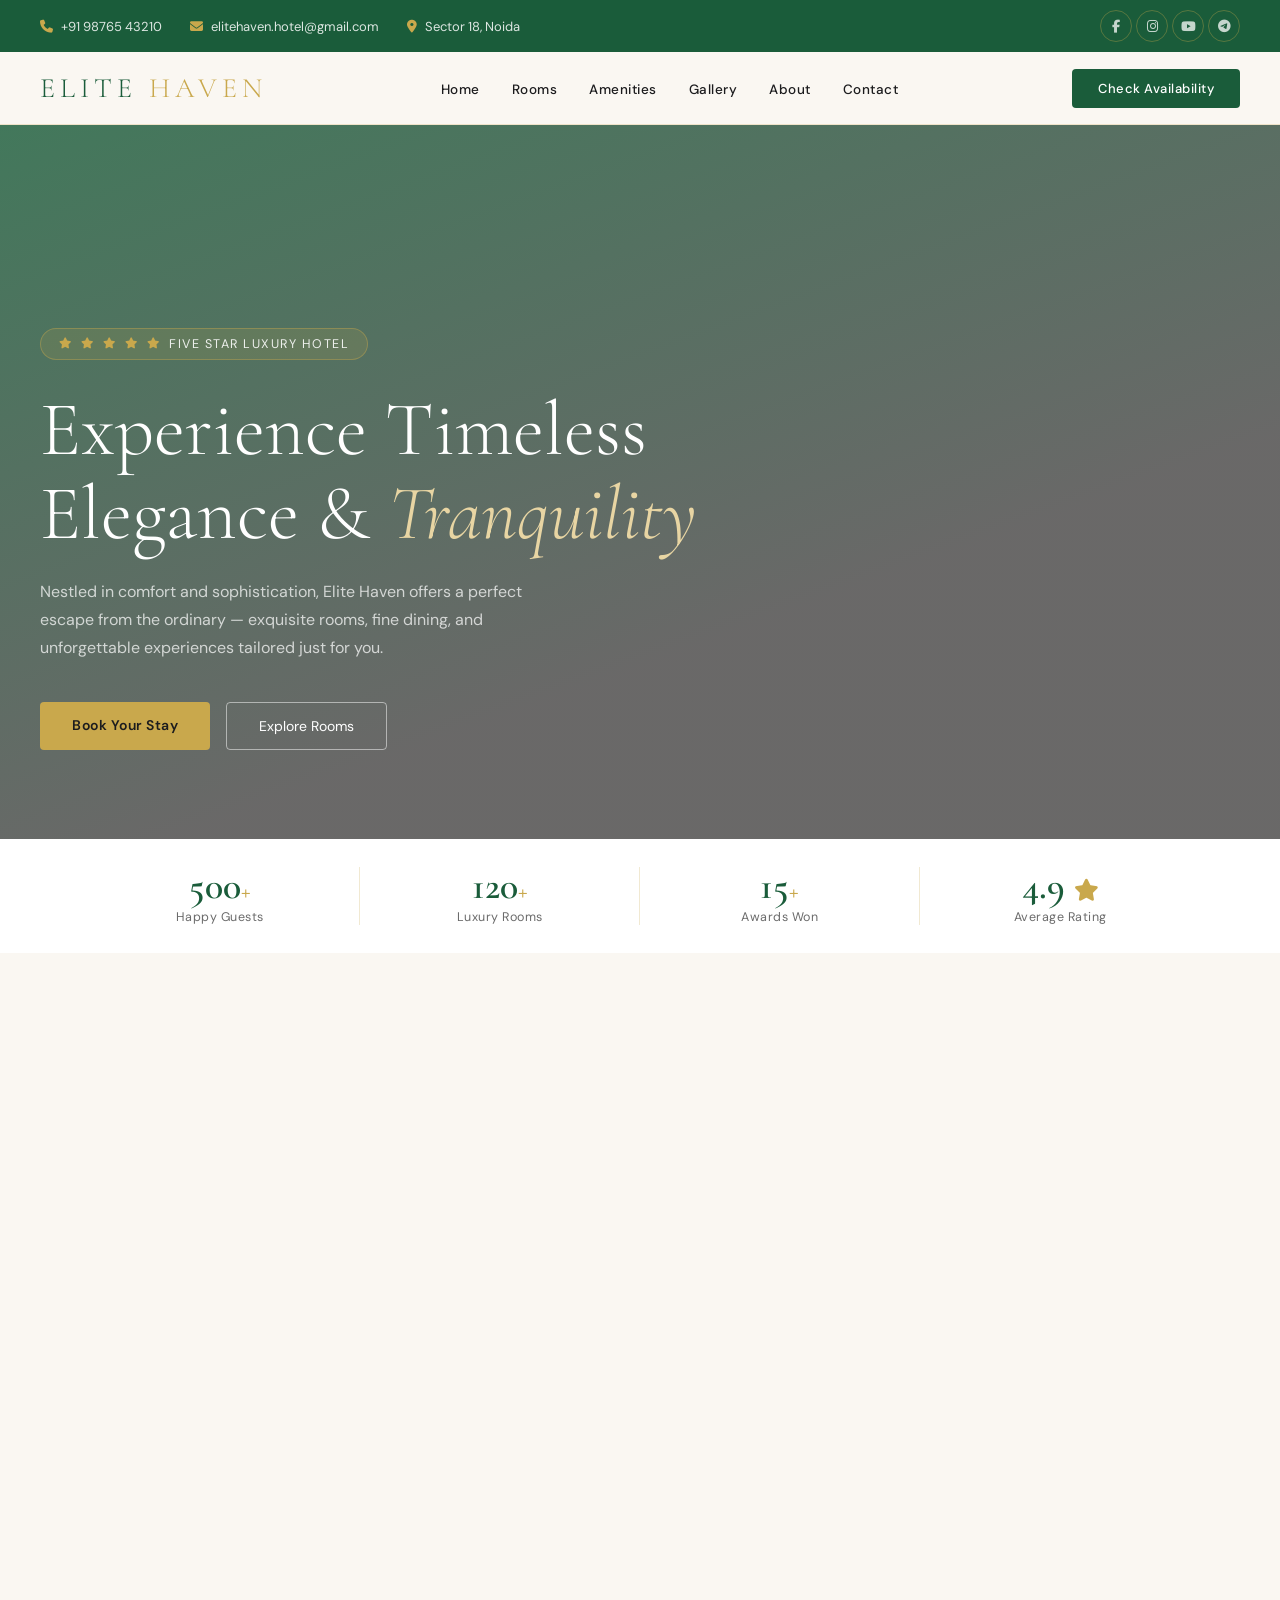
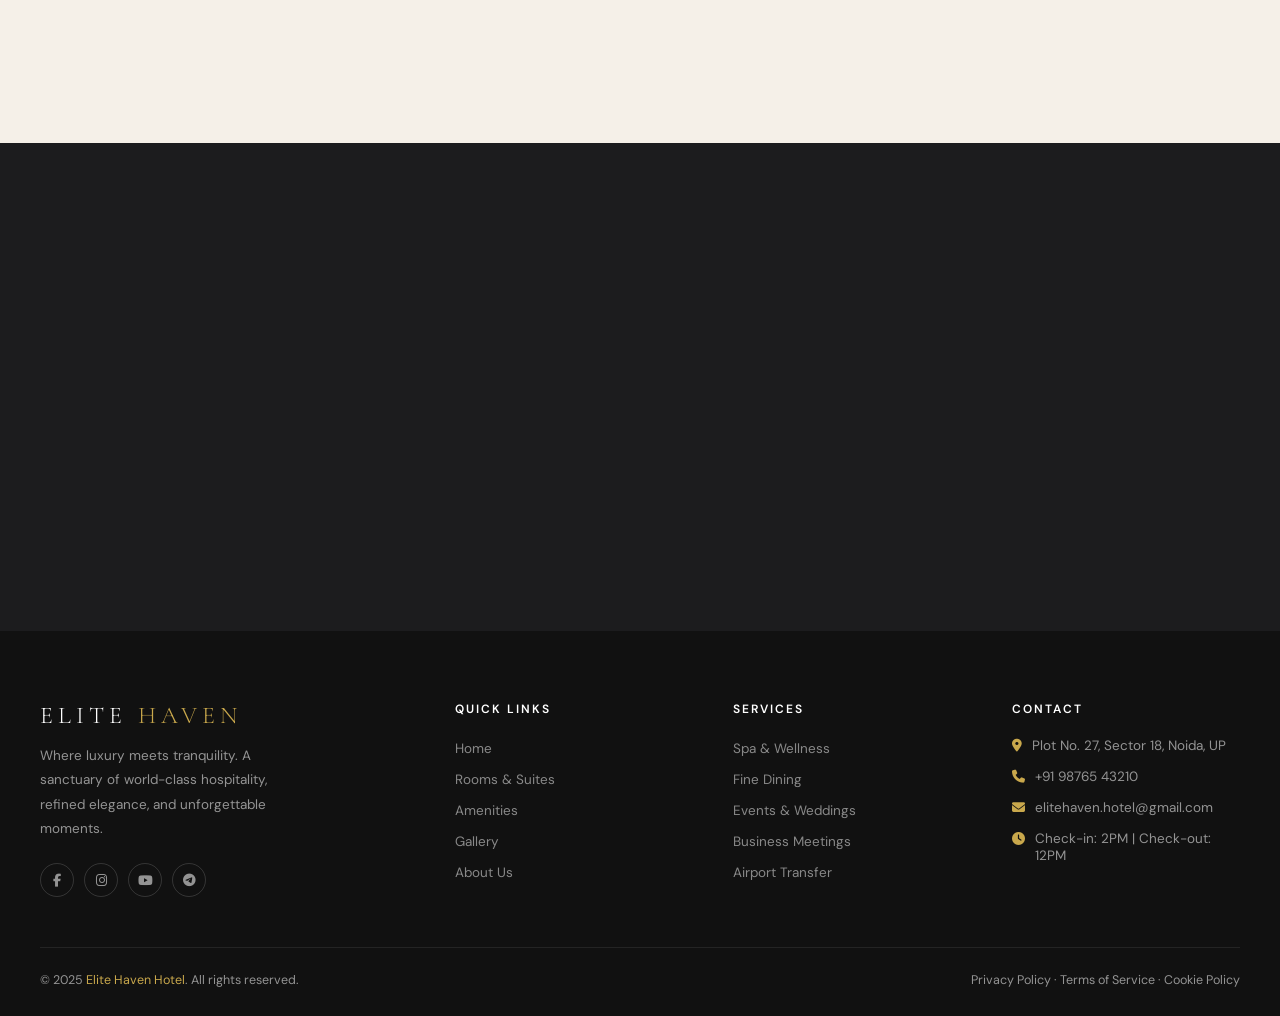
==== commit 41b1c1d0: "Update index.html" ====
--- a/index.html
+++ b/index.html
@@ -15,6 +15,9 @@
 
     <!-- cystom css -->
      <link rel="stylesheet" href="style.css">
+
+  <!-- custome javascript -->
+  <script src="script.js"></script>
   
 </head>
 
@@ -435,7 +438,7 @@
 
 
 
-  <script src="script.js"></script>
+  
 </body>
 
 </html>
--- a/style.css
+++ b/style.css
@@ -1,298 +1,1253 @@
-/* RESET */
-* {
-  margin: 0;
-  padding: 0;
-  box-sizing: border-box;
-  font-family: 'Poppins', sans-serif;
-}
-
-body {
-  background: #f5f5f5;
-}
-
-/* HEADER */
-.header {
-  display: flex;
-  justify-content: space-between;
-  align-items: center;
-  padding: 20px 8%;
-  background: #0d3b36;
-  color: white;
-}
-
-.header nav a {
-  margin: 0 15px;
-  color: white;
-  text-decoration: none;
-}
-
-.book-btn {
-  background: white;
-  color: #0d3b36;
-  padding: 10px 20px;
-  border-radius: 25px;
-  border: none;
-}
-
-/* HERO */
-.hero {
-  position: relative;
-  height: 90vh;
-  background: url('https://images.unsplash.com/photo-1566073771259-6a8506099945') center/cover no-repeat;
-  display: flex;
-  align-items: center;
-  justify-content: center;
-}
-
-.overlay {
-  position: absolute;
-  width: 100%;
-  height: 100%;
-  background: rgba(0,0,0,0.5);
-}
-
-.hero-content {
-  position: relative;
-  text-align: center;
-  color: white;
-}
-
-.hero-content h1 {
-  font-size: 48px;
-  margin: 20px 0;
-}
-
-.hero-buttons button {
-  margin: 10px;
-  padding: 12px 25px;
-  border-radius: 30px;
-  border: none;
-}
-
-.btn-primary {
-  background: #0d3b36;
-  color: white;
-}
-
-.btn-secondary {
-  background: transparent;
-  border: 2px solid white;
-  color: white;
-}
-
-/* BOOKING BAR */
-.booking-bar {
-  position: absolute;
-  bottom: -40px;
-  background: white;
-  display: flex;
-  gap: 15px;
-  padding: 20px;
-  border-radius: 12px;
-  box-shadow: 0px 5px 20px rgba(0,0,0,0.2);
-}
-
-.field {
-  display: flex;
-  flex-direction: column;
-}
-
-.field input, .field select {
-  padding: 8px;
-  border-radius: 6px;
-  border: 1px solid #ccc;
-}
-
-.search-btn {
-  background: #0d3b36;
-  color: white;
-  padding: 10px 20px;
-  border-radius: 25px;
-  border: none;
-}
-
-/* ABOUT */
-.about {
-  padding: 100px 8%;
-  background: white;
-}
-
-.about-container {
-  display: flex;
-  gap: 50px;
-  align-items: center;
-  flex-wrap: wrap;
-}
-
-.about-image img {
-  width: 100%;
-  border-radius: 20px;
-}
-
-.about-image {
-  position: relative;
-  flex: 1;
-}
-
-.experience-badge {
-  position: absolute;
-  top: 20px;
-  left: 20px;
-  background: #0d3b36;
-  color: white;
-  padding: 15px;
-  border-radius: 10px;
-}
-
-.about-content {
-  flex: 1;
-}
-
-.about-content h2 {
-  font-size: 36px;
-  margin: 20px 0;
-}
-
-.about-stats {
-  display: flex;
-  gap: 30px;
-}
-
-/* STRIP */
-.features-strip {
-  background: #0d3b36;
-  color: white;
-  text-align: center;
-  padding: 15px;
-}
-
-/* ROOMS */
-.rooms {
-  padding: 80px 8%;
-  text-align: center;
-}
-
-.room-grid {
-  display: grid;
-  grid-template-columns: repeat(auto-fit, minmax(250px,1fr));
-  gap: 20px;
-  margin-top: 40px;
-}
-
-.room-card {
-  background: white;
-  border-radius: 15px;
-  overflow: hidden;
-  box-shadow: 0 5px 15px rgba(0,0,0,0.1);
-  transition: 0.3s;
-}
-
-.room-card:hover {
-  transform: translateY(-10px);
-}
-
-.room-card img {
-  width: 100%;
-}
-
-.room-card h3 {
-  color: #0d3b36;
-}
-
-/* OFFER */
-.offer {
-  height: 60vh;
-  background: url('https://images.unsplash.com/photo-1560448204-e02f11c3d0e2') center/cover;
-  display: flex;
-  align-items: center;
-  justify-content: center;
-  color: white;
-  text-align: center;
-}
-
-/* AWARDS */
-.awards {
-  padding: 80px 8%;
-  text-align: center;
-}
-
-.award-grid {
-  display: grid;
-  grid-template-columns: repeat(2,1fr);
-  gap: 20px;
-  margin-top: 30px;
-}
-
-/* MENU */
-.menu {
-  padding: 80px 8%;
-}
-
-.menu-item {
-  display: flex;
-  justify-content: space-between;
-  border-bottom: 1px solid #ccc;
-  padding: 10px 0;
-}
-
-/* TESTIMONIAL */
-.testimonials {
-  padding: 80px 8%;
-  text-align: center;
-}
-
-.testimonial-grid {
-  display: flex;
-  gap: 20px;
-  margin-top: 30px;
-}
-
-.testimonial {
-  background: white;
-  padding: 20px;
-  border-radius: 10px;
-  flex: 1;
-}
-
-/* RESPONSIVE */
-@media(max-width: 768px) {
-
-  .booking-bar {
-    flex-direction: column;
-    bottom: -120px;
-  }
-
-  .about-container {
-    flex-direction: column;
-  }
-
-  .testimonial-grid {
-    flex-direction: column;
-  }
-
-  .award-grid {
-    grid-template-columns: 1fr;
-  }
-
-  .hero-content h1 {
-    font-size: 28px;
-  }
-}
-
-.hidden {
-  opacity: 0;
-  transform: translateY(50px);
-  transition: all 0.6s ease;
-}
-
-.show {
-  opacity: 1;
-  transform: translateY(0);
-}
-
-.sticky {
-  position: fixed;
-  top: 0;
-  width: 100%;
-  z-index: 1000;
-}+    *,
+    *::before,
+    *::after {
+      margin: 0;
+      padding: 0;
+      box-sizing: border-box;
+    }
+
+    :root {
+      --gold: #C9A84C;
+      --gold-light: #E8D5A3;
+      --gold-dark: #8B6914;
+      --green: #1A5C3A;
+      --green-mid: #246B46;
+      --green-light: #E8F2EC;
+      --cream: #FAF7F2;
+      --charcoal: #1C1C1E;
+      --muted: #6B6B6B;
+      --white: #ffffff;
+      --border: rgba(201, 168, 76, 0.25);
+      --section-pad: 100px;
+    }
+
+    html {
+      scroll-behavior: smooth;
+    }
+
+    body {
+      font-family: 'DM Sans', sans-serif;
+      background: var(--cream);
+      color: var(--charcoal);
+      overflow-x: hidden;
+    }
+
+    h1,
+    h2,
+    h3,
+    h4,
+    .logo {
+      font-family: 'Cormorant Garamond', serif;
+    }
+
+    a {
+      text-decoration: none;
+      color: inherit;
+    }
+
+    ul {
+      list-style: none;
+    }
+
+    .container {
+      width: 100%;
+      max-width: 1300px;
+      margin: 0 auto;
+      padding: 0 40px;
+    }
+
+    /* ── TOP BAR ── */
+    .top-bar {
+      background: var(--green);
+      padding: 10px 0;
+    }
+
+    .top-bar .container {
+      display: flex;
+      justify-content: space-between;
+      align-items: center;
+      flex-wrap: wrap;
+      gap: 8px;
+    }
+
+    .top-info {
+      display: flex;
+      gap: 28px;
+      flex-wrap: wrap;
+    }
+
+    .top-info a {
+      color: rgba(255, 255, 255, 0.85);
+      font-size: 13px;
+      display: flex;
+      align-items: center;
+      gap: 8px;
+      transition: color 0.3s;
+    }
+
+    .top-info a:hover {
+      color: var(--gold-light);
+    }
+
+    .top-info i {
+      color: var(--gold);
+      font-size: 13px;
+    }
+
+    .top-socials {
+      display: flex;
+      gap: 4px;
+    }
+
+    .top-socials a {
+      width: 32px;
+      height: 32px;
+      border-radius: 50%;
+      border: 1px solid rgba(201, 168, 76, 0.35);
+      display: flex;
+      align-items: center;
+      justify-content: center;
+      color: rgba(255, 255, 255, 0.75);
+      font-size: 13px;
+      transition: all 0.3s;
+    }
+
+    .top-socials a:hover {
+      background: var(--gold);
+      color: var(--green);
+      border-color: var(--gold);
+      transform: translateY(-2px);
+    }
+
+    /* ── NAVBAR ── */
+    .navbar {
+      position: sticky;
+      top: 0;
+      z-index: 1000;
+      background: rgba(250, 247, 242, 0.97);
+      backdrop-filter: blur(12px);
+      border-bottom: 1px solid var(--border);
+      padding: 0;
+      transition: box-shadow 0.3s;
+    }
+
+    .navbar.scrolled {
+      box-shadow: 0 4px 30px rgba(0, 0, 0, 0.08);
+    }
+
+    .navbar .container {
+      display: flex;
+      align-items: center;
+      justify-content: space-between;
+      height: 72px;
+    }
+
+    .logo {
+      font-size: 28px;
+      font-weight: 300;
+      letter-spacing: 5px;
+      color: var(--green);
+      text-transform: uppercase;
+    }
+
+    .logo span {
+      color: var(--gold);
+    }
+
+    .nav-links {
+      display: flex;
+      gap: 0;
+    }
+
+    .nav-links li a {
+      font-size: 13.5px;
+      font-weight: 500;
+      letter-spacing: 0.5px;
+      color: var(--charcoal);
+      padding: 6px 16px;
+      border-radius: 4px;
+      transition: all 0.25s;
+      position: relative;
+    }
+
+    .nav-links li a::after {
+      content: '';
+      position: absolute;
+      bottom: -2px;
+      left: 50%;
+      right: 50%;
+      height: 1.5px;
+      background: var(--gold);
+      transition: all 0.3s;
+    }
+
+    .nav-links li a:hover {
+      color: var(--green);
+    }
+
+    .nav-links li a:hover::after {
+      left: 16px;
+      right: 16px;
+    }
+
+    .nav-btn {
+      background: var(--green);
+      color: white;
+      border: none;
+      padding: 11px 26px;
+      border-radius: 4px;
+      font-size: 13px;
+      font-weight: 500;
+      letter-spacing: 0.5px;
+      cursor: pointer;
+      transition: all 0.3s;
+      font-family: 'DM Sans', sans-serif;
+    }
+
+    .nav-btn:hover {
+      background: var(--gold);
+      color: var(--green);
+    }
+
+    /* hamburger */
+    .hamburger {
+      display: none;
+      flex-direction: column;
+      gap: 5px;
+      cursor: pointer;
+    }
+
+    .hamburger span {
+      width: 24px;
+      height: 2px;
+      background: var(--charcoal);
+      transition: all 0.3s;
+      display: block;
+    }
+
+    /* ── HERO ── */
+    .hero {
+      position: relative;
+      height: 92vh;
+      min-height: 620px;
+      background: linear-gradient(160deg, rgba(26, 92, 58, 0.82) 0%, rgba(28, 28, 30, 0.65) 60%),
+        url('https://images.unsplash.com/photo-1566073771259-6a8506099945?w=1800&q=80') center/cover no-repeat;
+      display: flex;
+      flex-direction: column;
+      justify-content: center;
+    }
+
+    .hero-content {
+      padding: 0 40px;
+      max-width: 1300px;
+      margin: 0 auto;
+      width: 100%;
+    }
+
+    .hero-badge {
+      display: inline-flex;
+      align-items: center;
+      gap: 10px;
+      background: rgba(201, 168, 76, 0.15);
+      border: 1px solid rgba(201, 168, 76, 0.4);
+      border-radius: 40px;
+      padding: 7px 18px;
+      margin-bottom: 28px;
+      opacity: 0;
+      animation: fadeUp 0.7s 0.2s forwards;
+    }
+
+    .hero-badge i {
+      color: var(--gold);
+      font-size: 11px;
+    }
+
+    .hero-badge span {
+      color: rgba(255, 255, 255, 0.88);
+      font-size: 12.5px;
+      letter-spacing: 1.5px;
+      text-transform: uppercase;
+    }
+
+    .hero h1 {
+      font-size: clamp(42px, 6vw, 78px);
+      font-weight: 300;
+      color: white;
+      line-height: 1.1;
+      margin-bottom: 22px;
+      opacity: 0;
+      animation: fadeUp 0.9s 0.4s forwards;
+    }
+
+    .hero h1 em {
+      color: var(--gold-light);
+      font-style: italic;
+    }
+
+    .hero-desc {
+      font-size: 16px;
+      color: rgba(255, 255, 255, 0.72);
+      max-width: 520px;
+      line-height: 1.75;
+      margin-bottom: 40px;
+      opacity: 0;
+      animation: fadeUp 0.9s 0.6s forwards;
+    }
+
+    .hero-actions {
+      display: flex;
+      gap: 16px;
+      flex-wrap: wrap;
+      opacity: 0;
+      animation: fadeUp 0.9s 0.8s forwards;
+    }
+
+    .btn-primary {
+      background: var(--gold);
+      color: var(--charcoal);
+      padding: 14px 32px;
+      border-radius: 4px;
+      font-weight: 600;
+      font-size: 14px;
+      letter-spacing: 0.5px;
+      transition: all 0.3s;
+      display: inline-block;
+    }
+
+    .btn-primary:hover {
+      background: var(--gold-light);
+      transform: translateY(-2px);
+    }
+
+    .btn-outline {
+      border: 1.5px solid rgba(255, 255, 255, 0.5);
+      color: white;
+      padding: 14px 32px;
+      border-radius: 4px;
+      font-weight: 400;
+      font-size: 14px;
+      transition: all 0.3s;
+      display: inline-block;
+    }
+
+    .btn-outline:hover {
+      border-color: var(--gold);
+      color: var(--gold);
+      transform: translateY(-2px);
+    }
+
+    /* trust strip */
+    .trust-strip {
+      position: absolute;
+      bottom: 0;
+      left: 0;
+      right: 0;
+      background: white;
+      padding: 28px 40px;
+    }
+
+    .trust-strip .container {
+      display: grid;
+      grid-template-columns: repeat(4, 1fr);
+      gap: 0;
+    }
+
+    .trust-item {
+      display: flex;
+      flex-direction: column;
+      align-items: center;
+      padding: 0 20px;
+      border-right: 1px solid var(--border);
+    }
+
+    .trust-item:last-child {
+      border-right: none;
+    }
+
+    .trust-num {
+      font-family: 'Cormorant Garamond', serif;
+      font-size: 38px;
+      font-weight: 600;
+      color: var(--green);
+      line-height: 1;
+    }
+
+    .trust-num .star-icon {
+      color: var(--gold);
+      font-size: 22px;
+    }
+
+    .trust-label {
+      font-size: 12.5px;
+      color: var(--muted);
+      letter-spacing: 0.5px;
+      margin-top: 4px;
+    }
+
+    /* ── ABOUT ── */
+    .about-section {
+      padding: var(--section-pad) 0;
+      background: var(--cream);
+    }
+
+    .about-grid {
+      display: grid;
+      grid-template-columns: 1fr 1fr;
+      gap: 80px;
+      align-items: center;
+    }
+
+    .about-img-wrapper {
+      position: relative;
+    }
+
+    .about-img-wrapper img {
+      width: 100%;
+      height: 560px;
+      object-fit: cover;
+      border-radius: 2px;
+      display: block;
+    }
+
+    .about-accent-box {
+      position: absolute;
+      bottom: -32px;
+      right: -32px;
+      width: 200px;
+      height: 200px;
+      background: var(--green);
+      border-radius: 2px;
+      z-index: -1;
+    }
+
+    .about-float-badge {
+      position: absolute;
+      top: 32px;
+      left: -32px;
+      background: var(--gold);
+      color: var(--charcoal);
+      padding: 20px 24px;
+      text-align: center;
+      border-radius: 2px;
+    }
+
+    .about-float-badge strong {
+      display: block;
+      font-family: 'Cormorant Garamond', serif;
+      font-size: 38px;
+      font-weight: 600;
+      line-height: 1;
+    }
+
+    .about-float-badge span {
+      font-size: 11px;
+      letter-spacing: 1px;
+      text-transform: uppercase;
+      font-weight: 500;
+    }
+
+    .section-eyebrow {
+      font-size: 11.5px;
+      letter-spacing: 3px;
+      text-transform: uppercase;
+      color: var(--gold-dark);
+      font-weight: 600;
+      margin-bottom: 14px;
+      display: flex;
+      align-items: center;
+      gap: 10px;
+    }
+
+    .section-eyebrow::before {
+      content: '';
+      width: 32px;
+      height: 1.5px;
+      background: var(--gold);
+      display: block;
+    }
+
+    .section-title {
+      font-size: clamp(32px, 4vw, 52px);
+      font-weight: 300;
+      line-height: 1.18;
+      color: var(--charcoal);
+      margin-bottom: 22px;
+    }
+
+    .section-title em {
+      color: var(--green);
+      font-style: italic;
+    }
+
+    .section-body {
+      font-size: 15.5px;
+      color: var(--muted);
+      line-height: 1.82;
+      margin-bottom: 36px;
+    }
+
+    .about-features {
+      display: grid;
+      grid-template-columns: 1fr 1fr;
+      gap: 14px;
+      margin-bottom: 40px;
+    }
+
+    .about-feat-item {
+      display: flex;
+      align-items: center;
+      gap: 10px;
+      font-size: 14px;
+      color: var(--charcoal);
+    }
+
+    .about-feat-item i {
+      color: var(--green);
+      font-size: 13px;
+    }
+
+    .btn-green {
+      background: var(--green);
+      color: white;
+      padding: 13px 30px;
+      border-radius: 4px;
+      font-weight: 500;
+      font-size: 14px;
+      transition: all 0.3s;
+      display: inline-block;
+    }
+
+    .btn-green:hover {
+      background: var(--gold);
+      color: var(--charcoal);
+      transform: translateY(-2px);
+    }
+
+    /* ── ROOMS ── */
+    .rooms-section {
+      padding: var(--section-pad) 0;
+      background: #F5F0E8;
+    }
+
+    .section-header {
+      text-align: center;
+      margin-bottom: 60px;
+    }
+
+    .rooms-grid {
+      display: grid;
+      grid-template-columns: repeat(3, 1fr);
+      gap: 28px;
+    }
+
+    .room-card {
+      background: white;
+      border-radius: 2px;
+      overflow: hidden;
+      transition: transform 0.35s, box-shadow 0.35s;
+    }
+
+    .room-card:hover {
+      transform: translateY(-8px);
+      box-shadow: 0 20px 50px rgba(26, 92, 58, 0.12);
+    }
+
+    .room-img {
+      position: relative;
+      overflow: hidden;
+      height: 230px;
+    }
+
+    .room-img img {
+      width: 100%;
+      height: 100%;
+      object-fit: cover;
+      transition: transform 0.5s;
+    }
+
+    .room-card:hover .room-img img {
+      transform: scale(1.06);
+    }
+
+    .room-tag {
+      position: absolute;
+      top: 16px;
+      left: 16px;
+      background: var(--gold);
+      color: var(--charcoal);
+      font-size: 11px;
+      font-weight: 600;
+      padding: 4px 12px;
+      border-radius: 2px;
+      letter-spacing: 0.5px;
+      text-transform: uppercase;
+    }
+
+    .room-body {
+      padding: 26px 24px;
+    }
+
+    .room-name {
+      font-family: 'Cormorant Garamond', serif;
+      font-size: 22px;
+      font-weight: 400;
+      margin-bottom: 8px;
+      color: var(--charcoal);
+    }
+
+    .room-desc {
+      font-size: 13.5px;
+      color: var(--muted);
+      line-height: 1.65;
+      margin-bottom: 18px;
+    }
+
+    .room-amenities {
+      display: flex;
+      gap: 14px;
+      flex-wrap: wrap;
+      margin-bottom: 20px;
+    }
+
+    .room-amen {
+      font-size: 12px;
+      color: var(--muted);
+      display: flex;
+      align-items: center;
+      gap: 5px;
+    }
+
+    .room-amen i {
+      color: var(--green);
+    }
+
+    .room-footer {
+      display: flex;
+      align-items: center;
+      justify-content: space-between;
+      border-top: 1px solid rgba(0, 0, 0, 0.07);
+      padding-top: 18px;
+    }
+
+    .room-price {
+      font-family: 'Cormorant Garamond', serif;
+    }
+
+    .room-price strong {
+      font-size: 28px;
+      font-weight: 600;
+      color: var(--green);
+    }
+
+    .room-price span {
+      font-size: 13px;
+      color: var(--muted);
+    }
+
+    .btn-book {
+      background: var(--green);
+      color: white;
+      padding: 9px 20px;
+      border-radius: 4px;
+      font-size: 13px;
+      font-weight: 500;
+      transition: all 0.3s;
+      display: inline-block;
+    }
+
+    .btn-book:hover {
+      background: var(--gold);
+      color: var(--charcoal);
+    }
+
+    /* ── AMENITIES ── */
+    .amenities-section {
+      padding: var(--section-pad) 0;
+      background: var(--green);
+    }
+
+    .amenities-section .section-title {
+      color: white;
+    }
+
+    .amenities-section .section-eyebrow {
+      color: var(--gold-light);
+    }
+
+    .amenities-section .section-eyebrow::before {
+      background: var(--gold-light);
+    }
+
+    .amenities-section .section-header {
+      text-align: left;
+    }
+
+    .amenities-layout {
+      display: grid;
+      grid-template-columns: 1fr 1.4fr;
+      gap: 80px;
+      align-items: center;
+    }
+
+    .amenities-grid {
+      display: grid;
+      grid-template-columns: 1fr 1fr;
+      gap: 20px;
+    }
+
+    .amen-card {
+      background: rgba(255, 255, 255, 0.07);
+      border: 1px solid rgba(255, 255, 255, 0.12);
+      border-radius: 4px;
+      padding: 24px 20px;
+      transition: all 0.3s;
+    }
+
+    .amen-card:hover {
+      background: rgba(255, 255, 255, 0.13);
+      border-color: rgba(201, 168, 76, 0.4);
+      transform: translateY(-4px);
+    }
+
+    .amen-icon {
+      width: 44px;
+      height: 44px;
+      background: rgba(201, 168, 76, 0.15);
+      border-radius: 4px;
+      display: flex;
+      align-items: center;
+      justify-content: center;
+      margin-bottom: 14px;
+    }
+
+    .amen-icon i {
+      color: var(--gold);
+      font-size: 18px;
+    }
+
+    .amen-card h4 {
+      color: white;
+      font-size: 15px;
+      font-weight: 500;
+      margin-bottom: 6px;
+    }
+
+    .amen-card p {
+      color: rgba(255, 255, 255, 0.58);
+      font-size: 13px;
+      line-height: 1.6;
+    }
+
+    .amenities-image {
+      border-radius: 2px;
+      overflow: hidden;
+    }
+
+    .amenities-image img {
+      width: 100%;
+      height: 520px;
+      object-fit: cover;
+      display: block;
+    }
+
+    /* ── GALLERY ── */
+    .gallery-section {
+      padding: var(--section-pad) 0;
+      background: var(--cream);
+    }
+
+    .gallery-grid {
+      display: grid;
+      grid-template-columns: repeat(4, 1fr);
+      grid-template-rows: 220px 220px;
+      gap: 14px;
+    }
+
+    .gallery-item {
+      overflow: hidden;
+      border-radius: 2px;
+      cursor: pointer;
+    }
+
+    .gallery-item:first-child {
+      grid-column: span 2;
+      grid-row: span 2;
+    }
+
+    .gallery-item img {
+      width: 100%;
+      height: 100%;
+      object-fit: cover;
+      transition: transform 0.5s;
+      display: block;
+    }
+
+    .gallery-item:hover img {
+      transform: scale(1.07);
+    }
+
+    /* ── TESTIMONIALS ── */
+    .testimonials-section {
+      padding: var(--section-pad) 0;
+      background: #F5F0E8;
+    }
+
+    .testimonials-grid {
+      display: grid;
+      grid-template-columns: repeat(3, 1fr);
+      gap: 28px;
+      margin-top: 50px;
+    }
+
+    .testi-card {
+      background: white;
+      padding: 36px 30px;
+      border-radius: 2px;
+      position: relative;
+    }
+
+    .testi-quote {
+      font-family: 'Cormorant Garamond', serif;
+      font-size: 60px;
+      color: var(--gold-light);
+      line-height: 0.8;
+      margin-bottom: 16px;
+      font-weight: 300;
+    }
+
+    .testi-text {
+      font-size: 14.5px;
+      color: var(--muted);
+      line-height: 1.78;
+      margin-bottom: 26px;
+    }
+
+    .testi-stars {
+      color: var(--gold);
+      font-size: 13px;
+      margin-bottom: 20px;
+    }
+
+    .testi-author {
+      display: flex;
+      align-items: center;
+      gap: 14px;
+      border-top: 1px solid var(--border);
+      padding-top: 20px;
+    }
+
+    .testi-avatar {
+      width: 46px;
+      height: 46px;
+      border-radius: 50%;
+      background: var(--green-light);
+      display: flex;
+      align-items: center;
+      justify-content: center;
+      font-family: 'Cormorant Garamond', serif;
+      font-size: 18px;
+      color: var(--green);
+      font-weight: 600;
+    }
+
+    .testi-name {
+      font-weight: 600;
+      font-size: 14px;
+      color: var(--charcoal);
+    }
+
+    .testi-loc {
+      font-size: 12px;
+      color: var(--muted);
+    }
+
+    /* ── BOOKING CTA ── */
+    .booking-section {
+      padding: 80px 0;
+      background: var(--charcoal);
+    }
+
+    .booking-inner {
+      display: grid;
+      grid-template-columns: 1fr auto;
+      gap: 60px;
+      align-items: center;
+    }
+
+    .booking-inner h2 {
+      font-size: clamp(28px, 3.5vw, 46px);
+      font-weight: 300;
+      color: white;
+      line-height: 1.2;
+    }
+
+    .booking-inner h2 em {
+      color: var(--gold-light);
+      font-style: italic;
+    }
+
+    .booking-inner p {
+      color: rgba(255, 255, 255, 0.6);
+      font-size: 15px;
+      margin-top: 12px;
+    }
+
+    .booking-form {
+      background: white;
+      padding: 36px 32px;
+      border-radius: 4px;
+      min-width: 340px;
+    }
+
+    .booking-form h3 {
+      font-size: 20px;
+      font-weight: 400;
+      color: var(--green);
+      margin-bottom: 22px;
+      font-family: 'Cormorant Garamond', serif;
+    }
+
+    .form-group {
+      margin-bottom: 16px;
+    }
+
+    .form-group label {
+      display: block;
+      font-size: 11.5px;
+      letter-spacing: 0.5px;
+      text-transform: uppercase;
+      color: var(--muted);
+      font-weight: 500;
+      margin-bottom: 6px;
+    }
+
+    .form-group input,
+    .form-group select {
+      width: 100%;
+      padding: 10px 14px;
+      border: 1px solid rgba(0, 0, 0, 0.15);
+      border-radius: 4px;
+      font-family: 'DM Sans', sans-serif;
+      font-size: 14px;
+      color: var(--charcoal);
+      transition: border 0.3s;
+      background: white;
+    }
+
+    .form-group input:focus,
+    .form-group select:focus {
+      outline: none;
+      border-color: var(--green);
+    }
+
+    .form-row {
+      display: grid;
+      grid-template-columns: 1fr 1fr;
+      gap: 12px;
+    }
+
+    .btn-submit {
+      width: 100%;
+      background: var(--green);
+      color: white;
+      padding: 13px;
+      border: none;
+      border-radius: 4px;
+      font-family: 'DM Sans', sans-serif;
+      font-size: 14px;
+      font-weight: 600;
+      cursor: pointer;
+      margin-top: 8px;
+      transition: background 0.3s;
+      letter-spacing: 0.5px;
+    }
+
+    .btn-submit:hover {
+      background: var(--gold);
+      color: var(--charcoal);
+    }
+
+    /* ── FOOTER ── */
+    footer {
+      background: #111;
+      padding: 70px 0 28px;
+      color: rgba(255, 255, 255, 0.55);
+    }
+
+    .footer-grid {
+      display: grid;
+      grid-template-columns: 1.6fr 1fr 1fr 1fr;
+      gap: 50px;
+      margin-bottom: 50px;
+    }
+
+    .footer-brand .logo {
+      color: white;
+      font-size: 24px;
+      display: block;
+      margin-bottom: 14px;
+    }
+
+    .footer-brand p {
+      font-size: 13.5px;
+      line-height: 1.8;
+      max-width: 260px;
+    }
+
+    .footer-socials {
+      display: flex;
+      gap: 10px;
+      margin-top: 22px;
+    }
+
+    .footer-socials a {
+      width: 34px;
+      height: 34px;
+      border: 1px solid rgba(255, 255, 255, 0.15);
+      border-radius: 50%;
+      display: flex;
+      align-items: center;
+      justify-content: center;
+      color: rgba(255, 255, 255, 0.55);
+      font-size: 13px;
+      transition: all 0.3s;
+    }
+
+    .footer-socials a:hover {
+      border-color: var(--gold);
+      color: var(--gold);
+    }
+
+    .footer-col h5 {
+      font-family: 'DM Sans', sans-serif;
+      font-size: 12px;
+      letter-spacing: 2px;
+      text-transform: uppercase;
+      color: white;
+      font-weight: 600;
+      margin-bottom: 20px;
+    }
+
+    .footer-col ul li {
+      margin-bottom: 10px;
+    }
+
+    .footer-col ul li a {
+      font-size: 13.5px;
+      color: rgba(255, 255, 255, 0.5);
+      transition: color 0.3s;
+    }
+
+    .footer-col ul li a:hover {
+      color: var(--gold);
+    }
+
+    .footer-contact-item {
+      display: flex;
+      align-items: flex-start;
+      gap: 10px;
+      margin-bottom: 14px;
+      font-size: 13.5px;
+    }
+
+    .footer-contact-item i {
+      color: var(--gold);
+      margin-top: 2px;
+      font-size: 13px;
+    }
+
+    .footer-bottom {
+      border-top: 1px solid rgba(255, 255, 255, 0.08);
+      padding-top: 24px;
+      display: flex;
+      justify-content: space-between;
+      align-items: center;
+      flex-wrap: wrap;
+      gap: 10px;
+      font-size: 12.5px;
+    }
+
+    .footer-bottom span {
+      color: var(--gold);
+    }
+
+    /* ── ANIMATIONS ── */
+    @keyframes fadeUp {
+      from {
+        opacity: 0;
+        transform: translateY(28px);
+      }
+
+      to {
+        opacity: 1;
+        transform: translateY(0);
+      }
+    }
+
+    .reveal {
+      opacity: 0;
+      transform: translateY(40px);
+      transition: opacity 0.7s ease, transform 0.7s ease;
+    }
+
+    .reveal.visible {
+      opacity: 1;
+      transform: translateY(0);
+    }
+
+    /* ── RESPONSIVE ── */
+    @media (max-width: 1100px) {
+      .rooms-grid {
+        grid-template-columns: repeat(2, 1fr);
+      }
+
+      .footer-grid {
+        grid-template-columns: 1fr 1fr;
+        gap: 36px;
+      }
+    }
+
+    @media (max-width: 900px) {
+      :root {
+        --section-pad: 70px;
+      }
+
+      .about-grid {
+        grid-template-columns: 1fr;
+        gap: 60px;
+      }
+
+      .about-accent-box {
+        display: none;
+      }
+
+      .about-float-badge {
+        left: 16px;
+        top: 16px;
+      }
+
+      .amenities-layout {
+        grid-template-columns: 1fr;
+        gap: 50px;
+      }
+
+      .amenities-image {
+        display: none;
+      }
+
+      .gallery-grid {
+        grid-template-columns: repeat(2, 1fr);
+        grid-template-rows: auto;
+      }
+
+      .gallery-item:first-child {
+        grid-column: span 2;
+        grid-row: span 1;
+      }
+
+      .testimonials-grid {
+        grid-template-columns: 1fr;
+      }
+
+      .booking-inner {
+        grid-template-columns: 1fr;
+      }
+
+      .booking-form {
+        min-width: 0;
+        width: 100%;
+      }
+
+      .trust-strip .container {
+        grid-template-columns: repeat(2, 1fr);
+        gap: 20px;
+      }
+
+      .trust-item {
+        border-right: none;
+        border-bottom: 1px solid var(--border);
+        padding-bottom: 16px;
+      }
+
+      .trust-item:last-child,
+      .trust-item:nth-child(2) {
+        border-bottom: none;
+      }
+    }
+
+    @media (max-width: 700px) {
+      .container {
+        padding: 0 20px;
+      }
+
+      .top-info {
+        display: none;
+      }
+
+      .nav-links,
+      .nav-btn {
+        display: none;
+      }
+
+      .hamburger {
+        display: flex;
+      }
+
+      .nav-links.open {
+        display: flex;
+        flex-direction: column;
+        position: absolute;
+        top: 72px;
+        left: 0;
+        right: 0;
+        background: var(--cream);
+        border-top: 1px solid var(--border);
+        padding: 20px;
+        gap: 4px;
+        z-index: 999;
+      }
+
+      .nav-links.open+.nav-btn {
+        display: block;
+        margin: 0 20px 20px;
+      }
+
+      .rooms-grid {
+        grid-template-columns: 1fr;
+      }
+
+      .gallery-grid {
+        grid-template-columns: 1fr;
+      }
+
+      .gallery-item:first-child {
+        grid-column: span 1;
+      }
+
+      .footer-grid {
+        grid-template-columns: 1fr;
+        gap: 28px;
+      }
+
+      .form-row {
+        grid-template-columns: 1fr;
+      }
+
+      .hero {
+        height: auto;
+        min-height: 100vh;
+        padding: 80px 0 240px;
+      }
+
+      .trust-strip {
+        position: static;
+      }
+
+      .trust-strip .container {
+        grid-template-columns: 1fr 1fr;
+      }
+
+      .about-features {
+        grid-template-columns: 1fr;
+      }
+    }
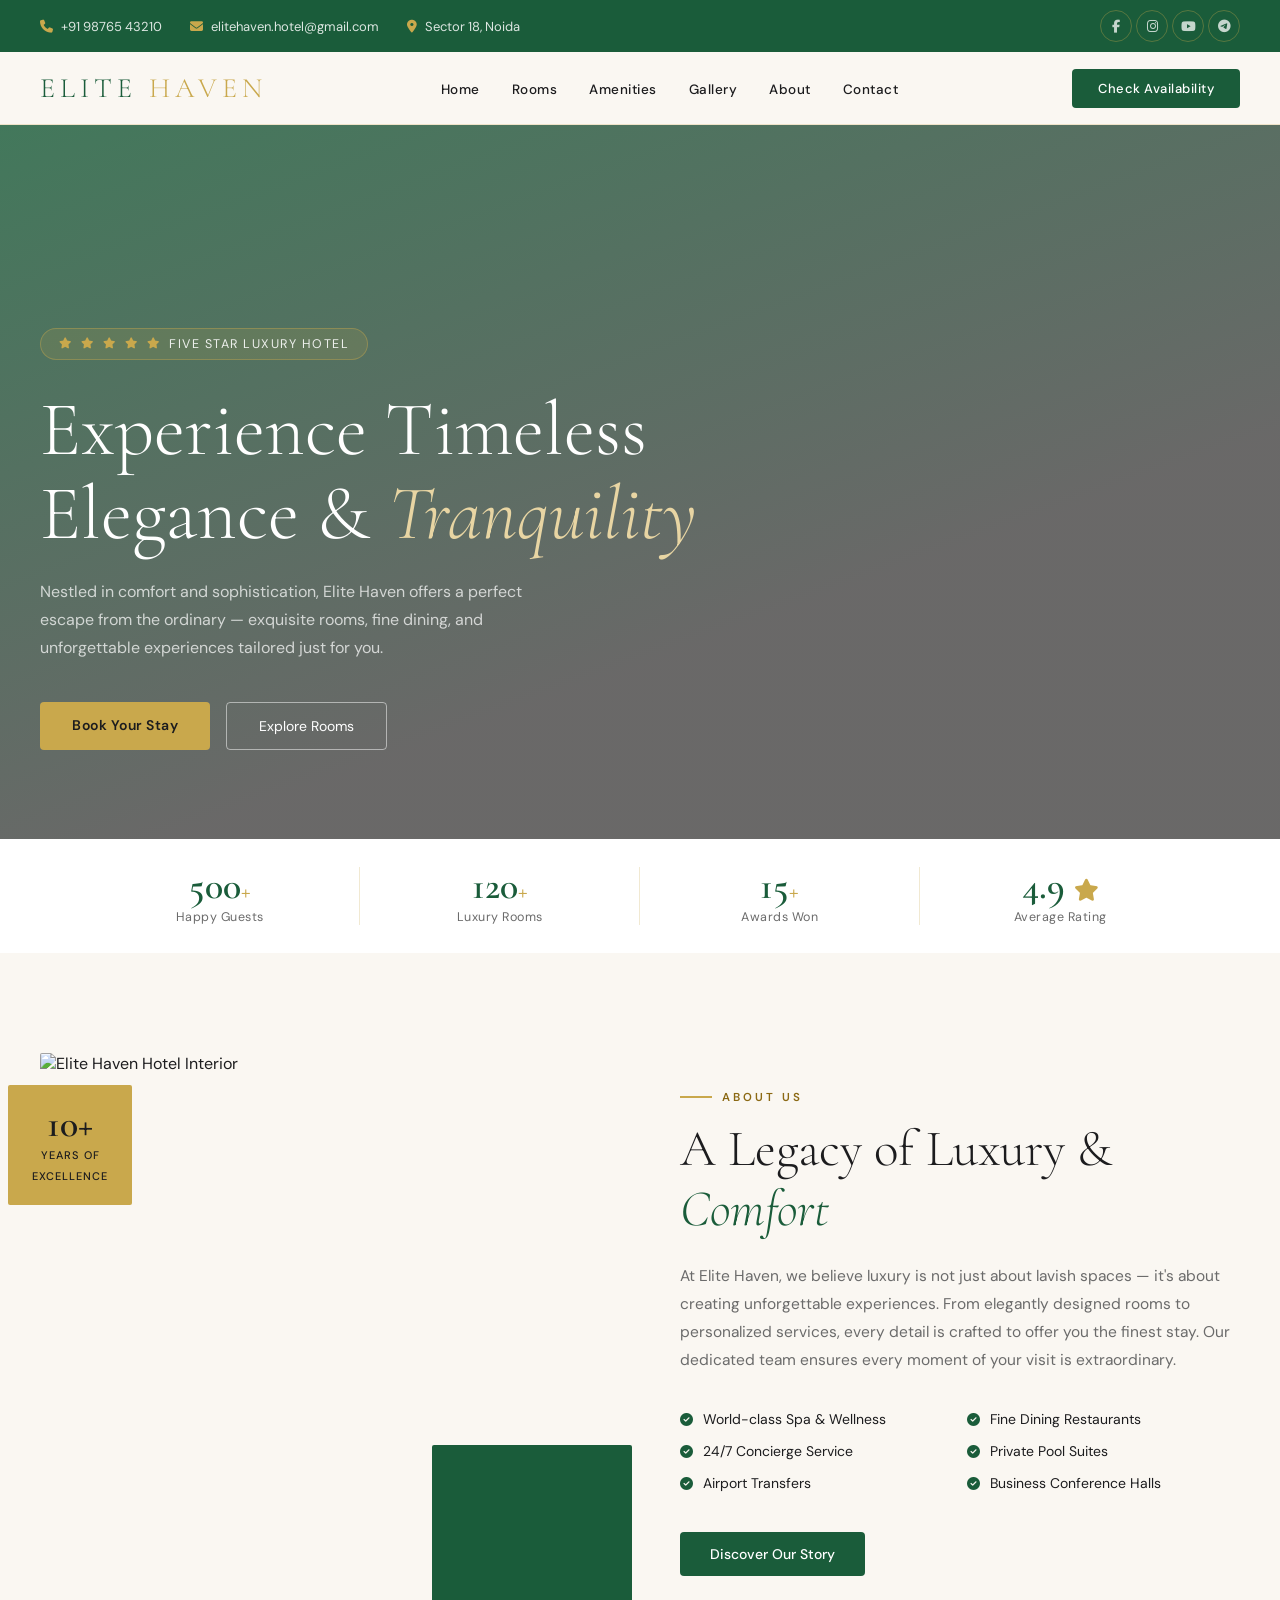
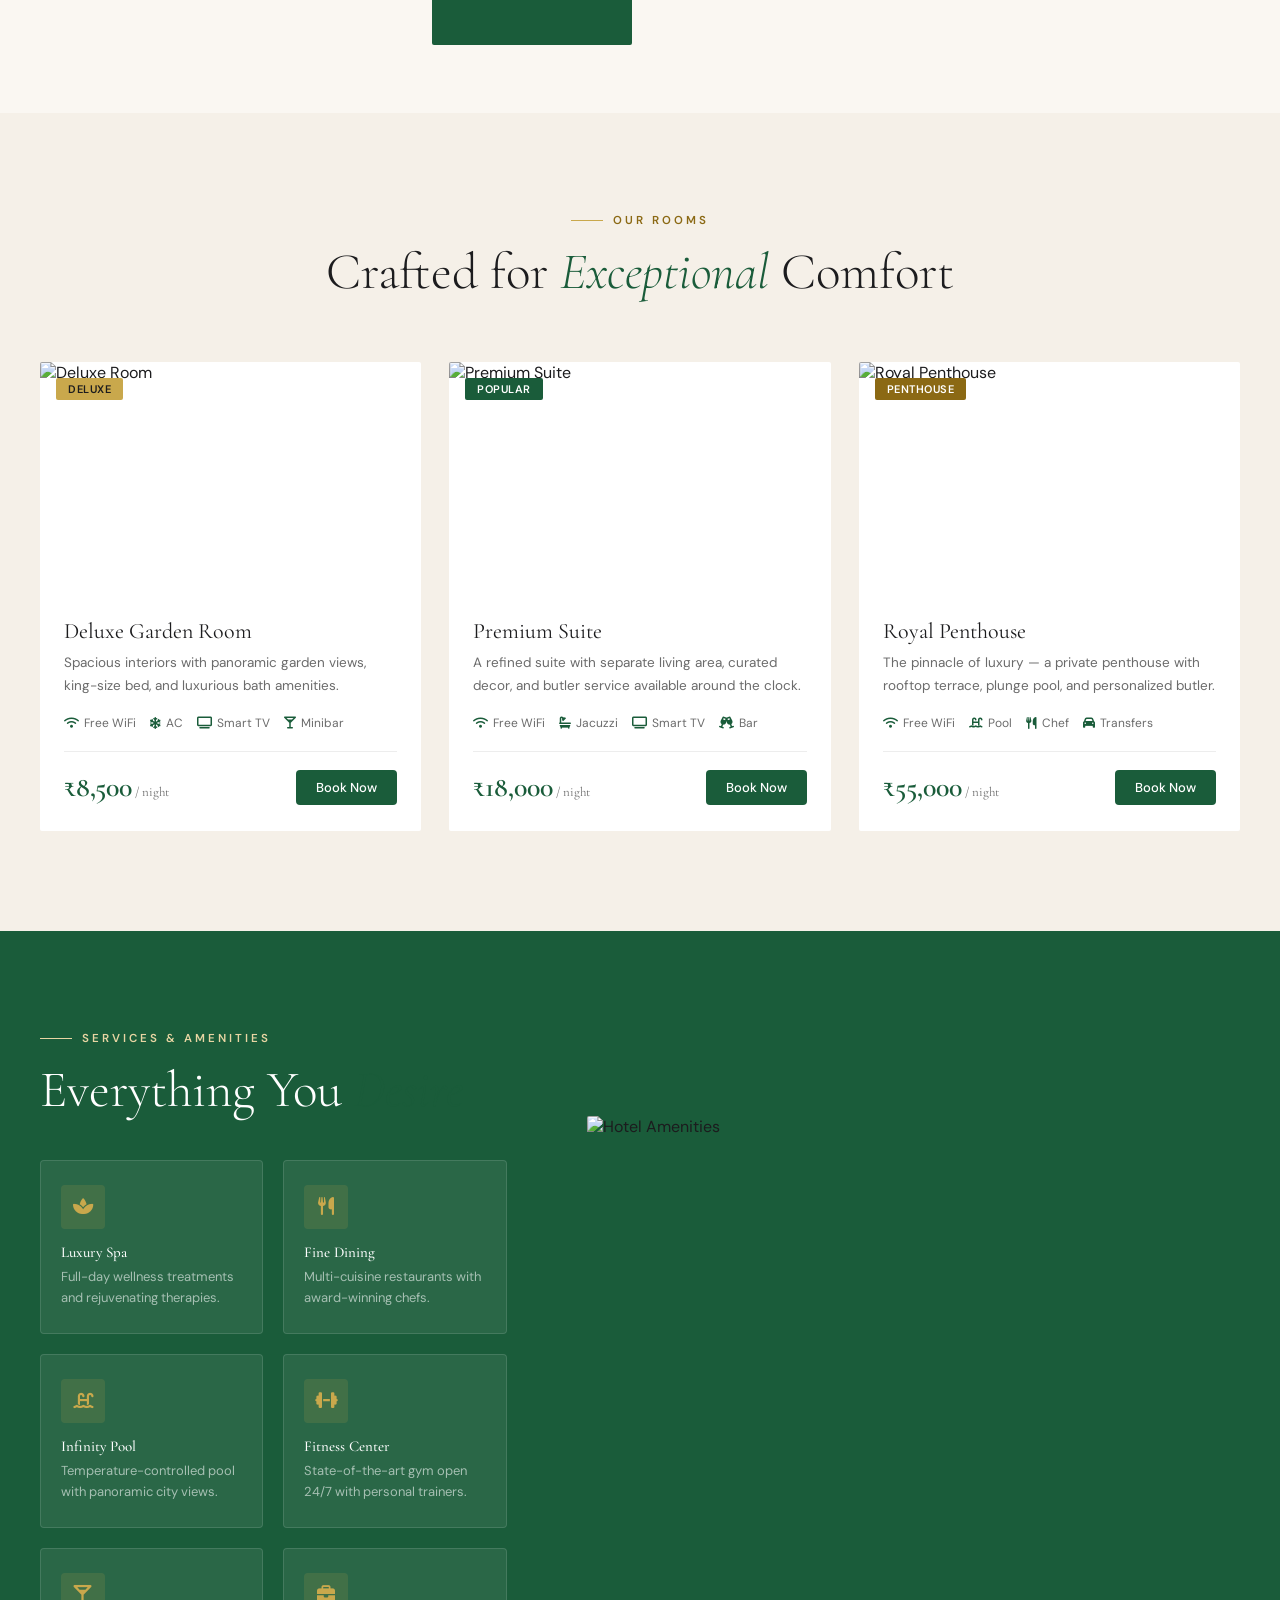
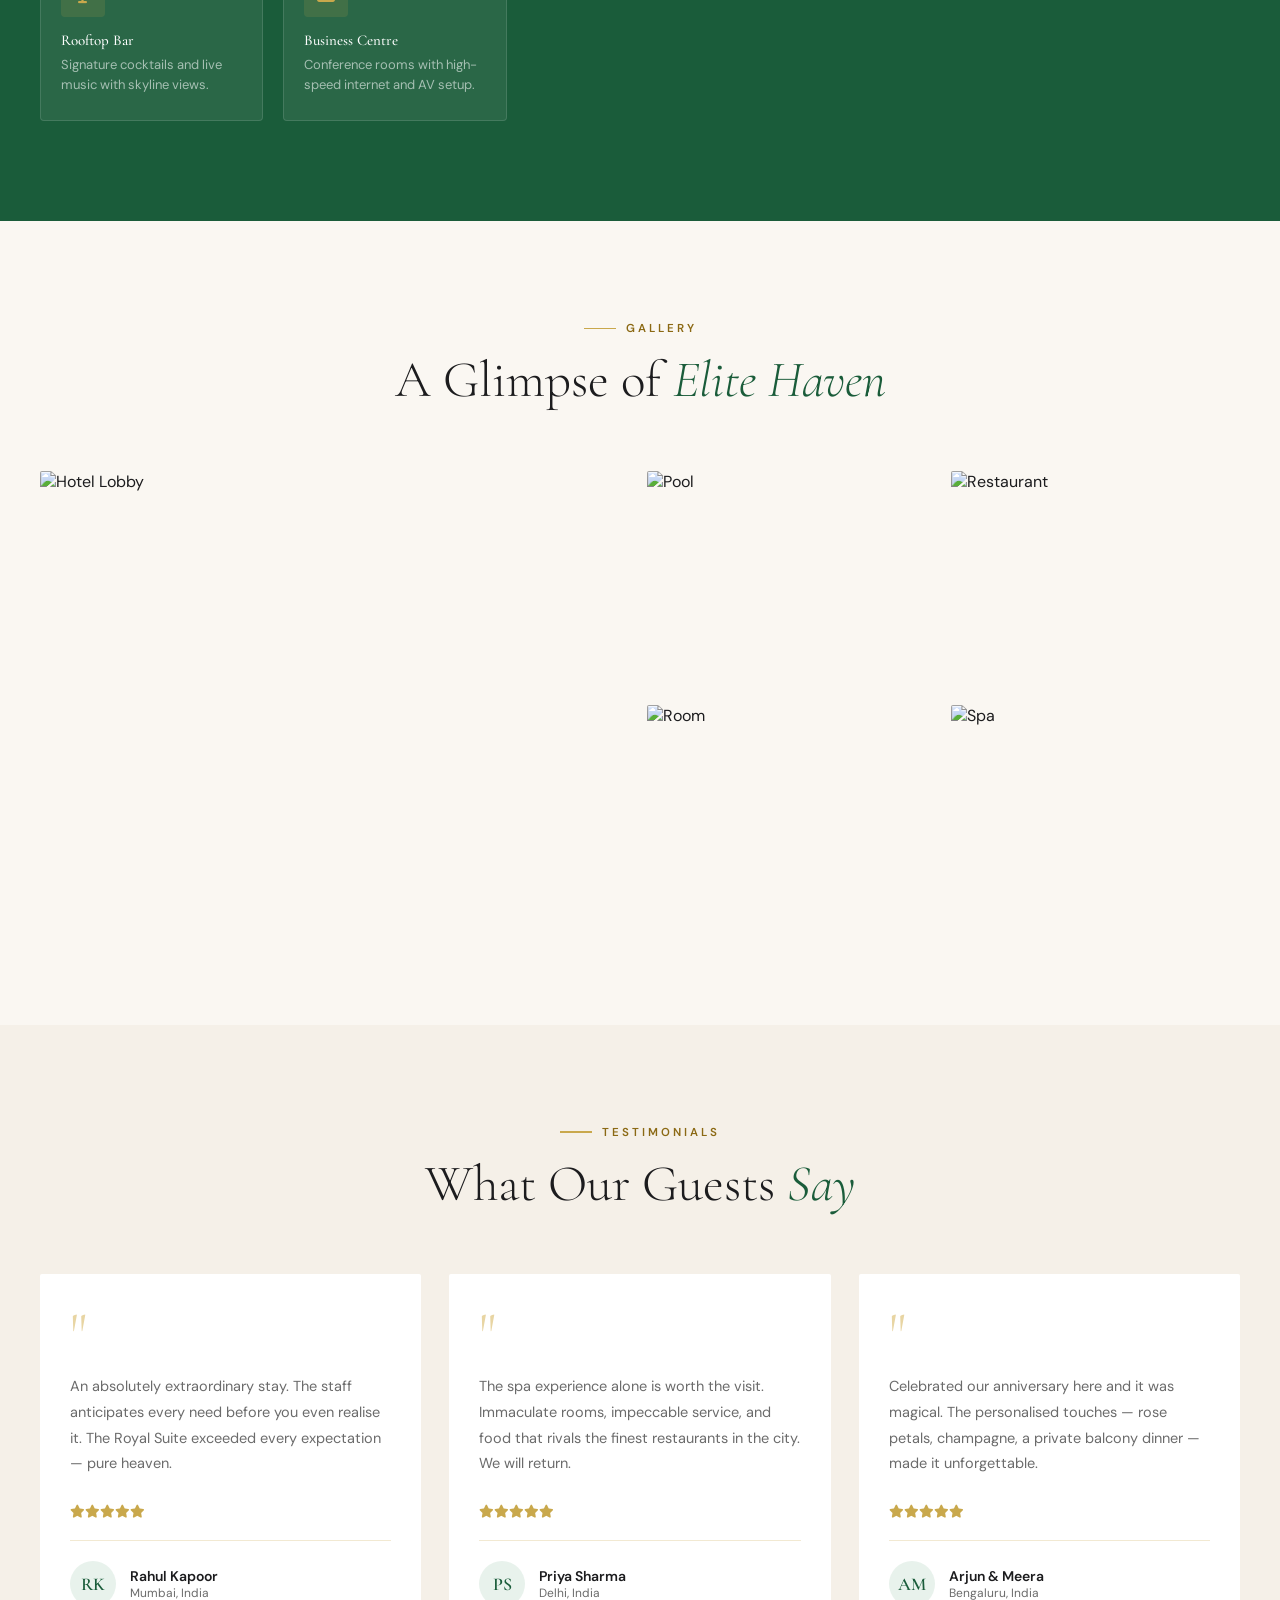
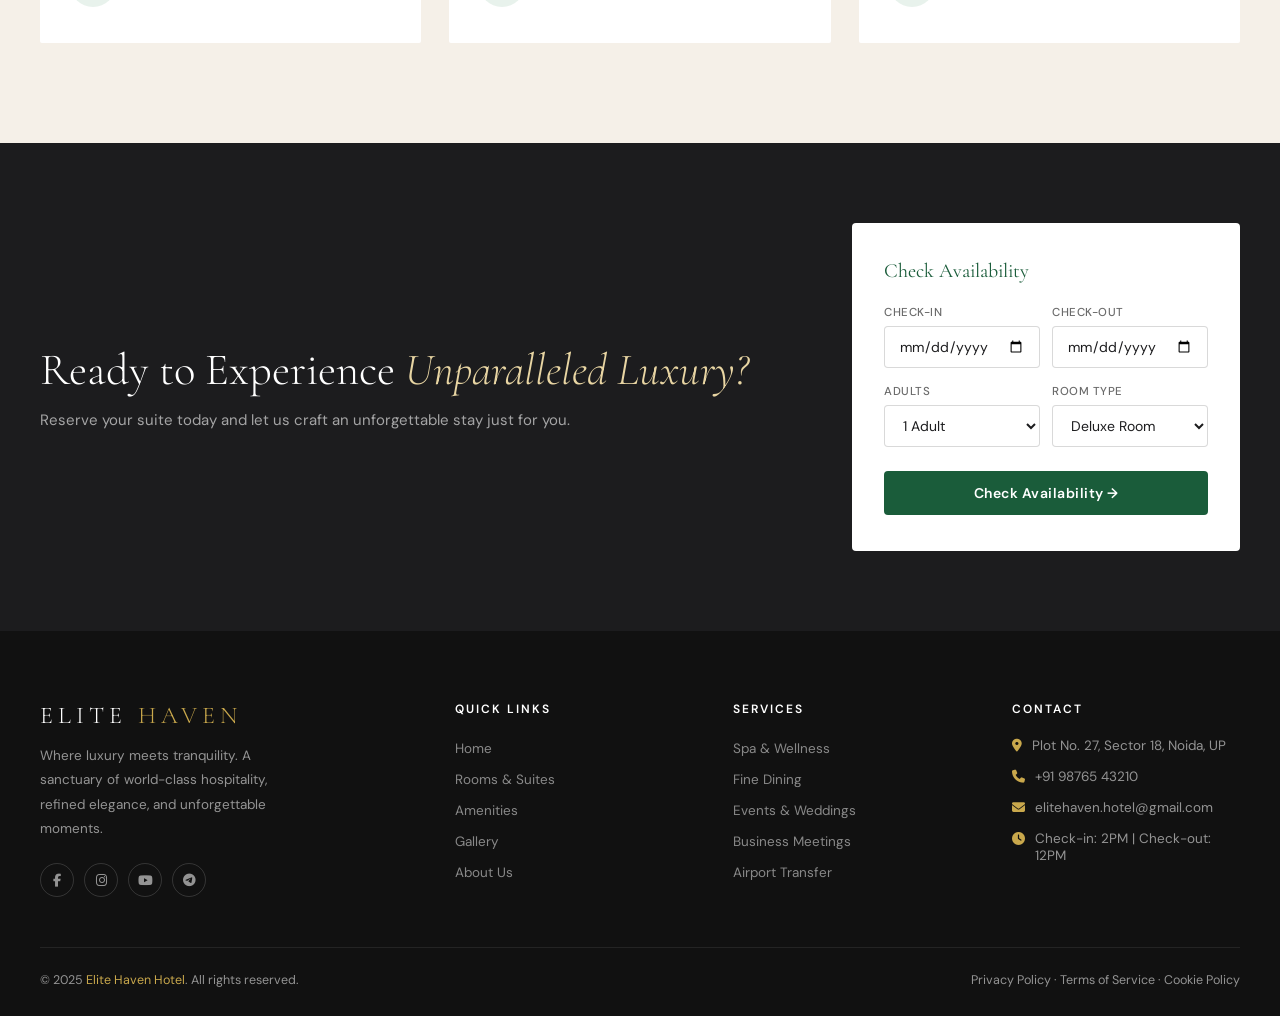
==== commit fd7a4b4b: "Update index.html" ====
--- a/index.html
+++ b/index.html
@@ -17,7 +17,7 @@
      <link rel="stylesheet" href="style.css">
 
   <!-- custome javascript -->
-  <script src="script.js"></script>
+ <script src="script.js" defer></script>
   
 </head>
 
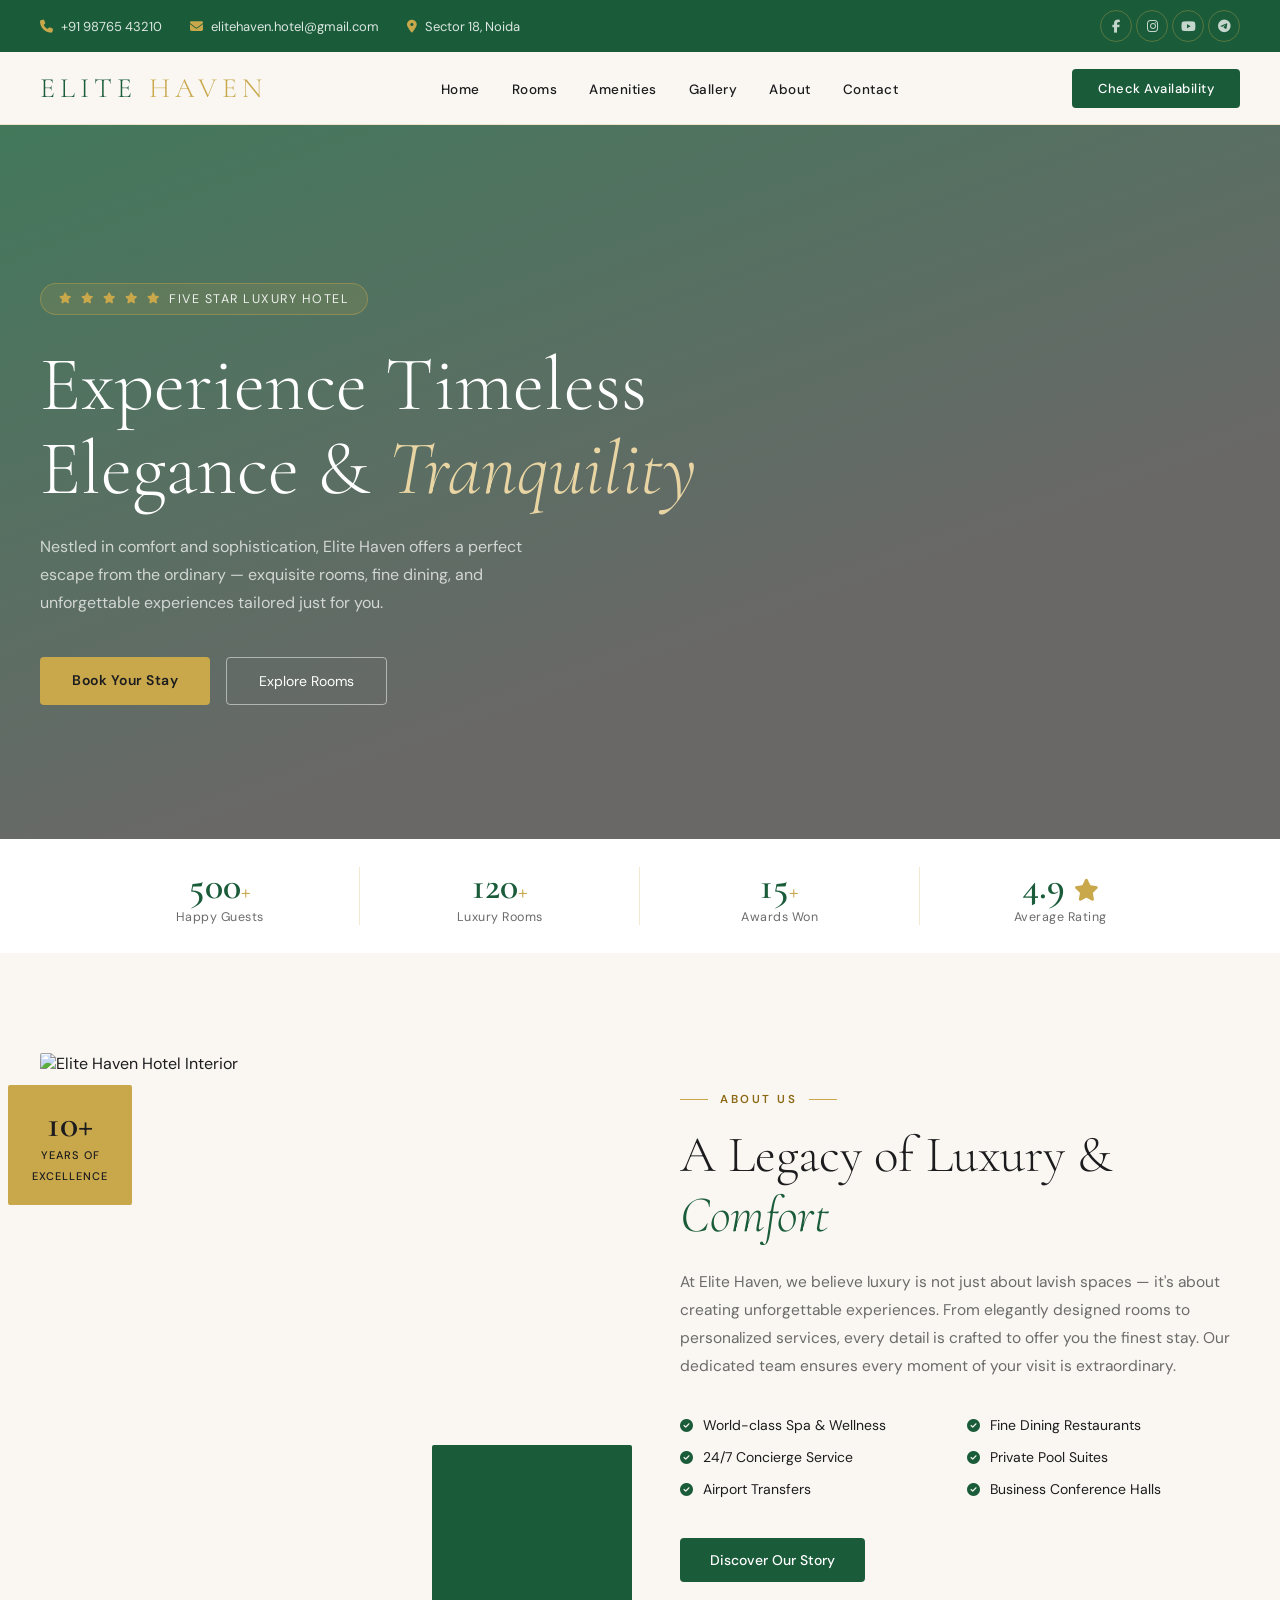
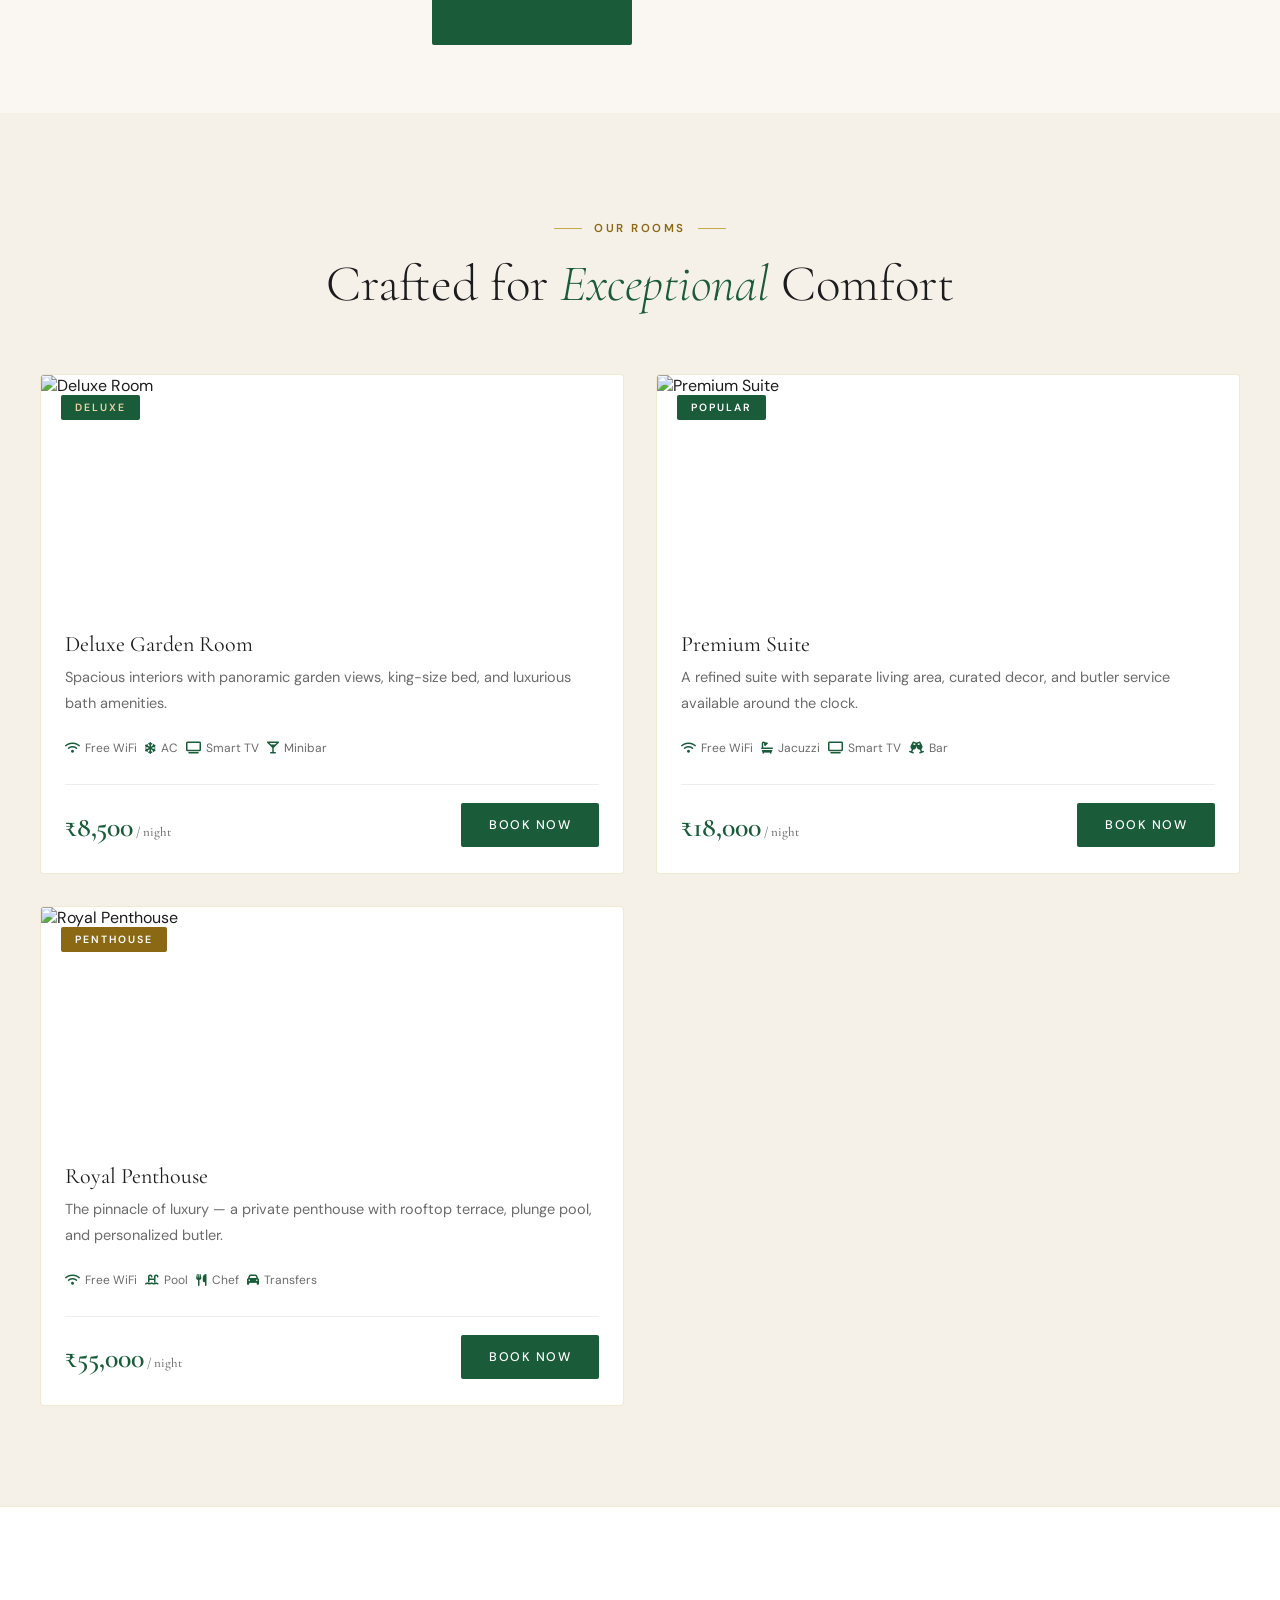
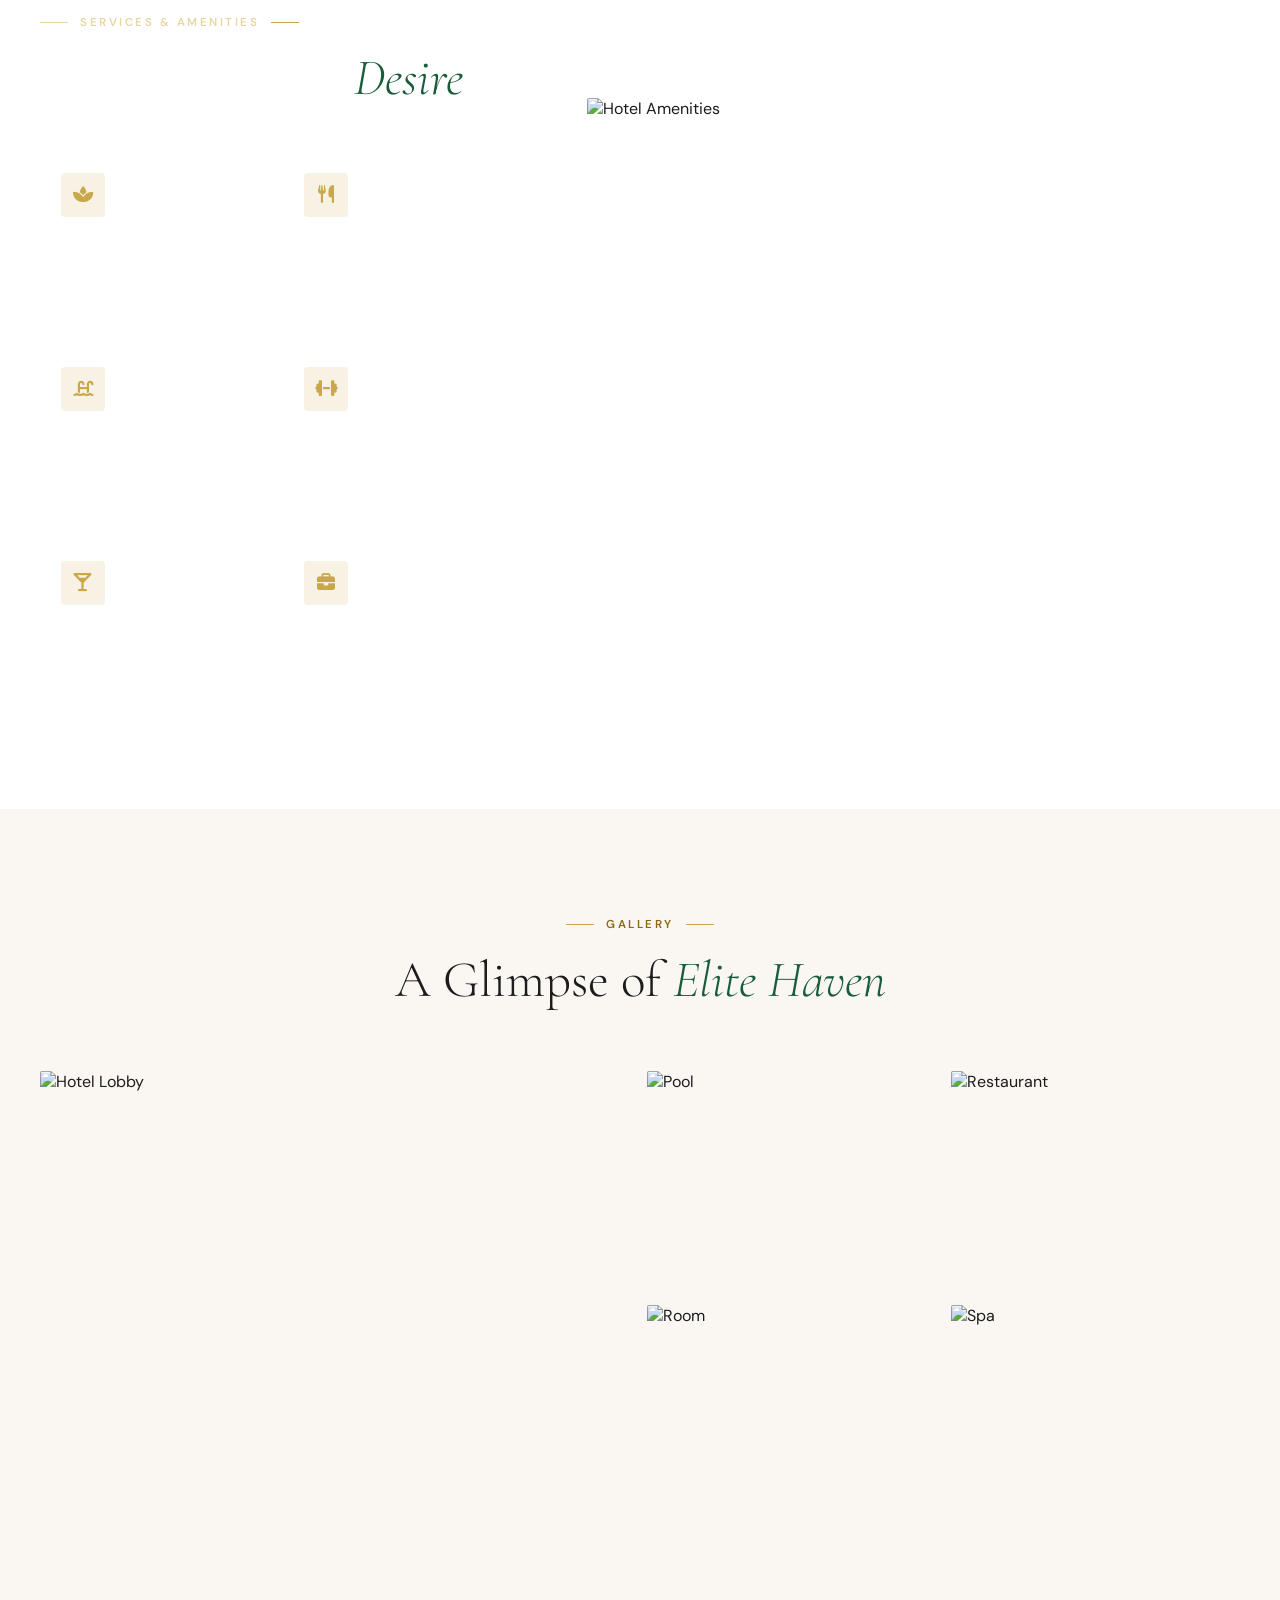
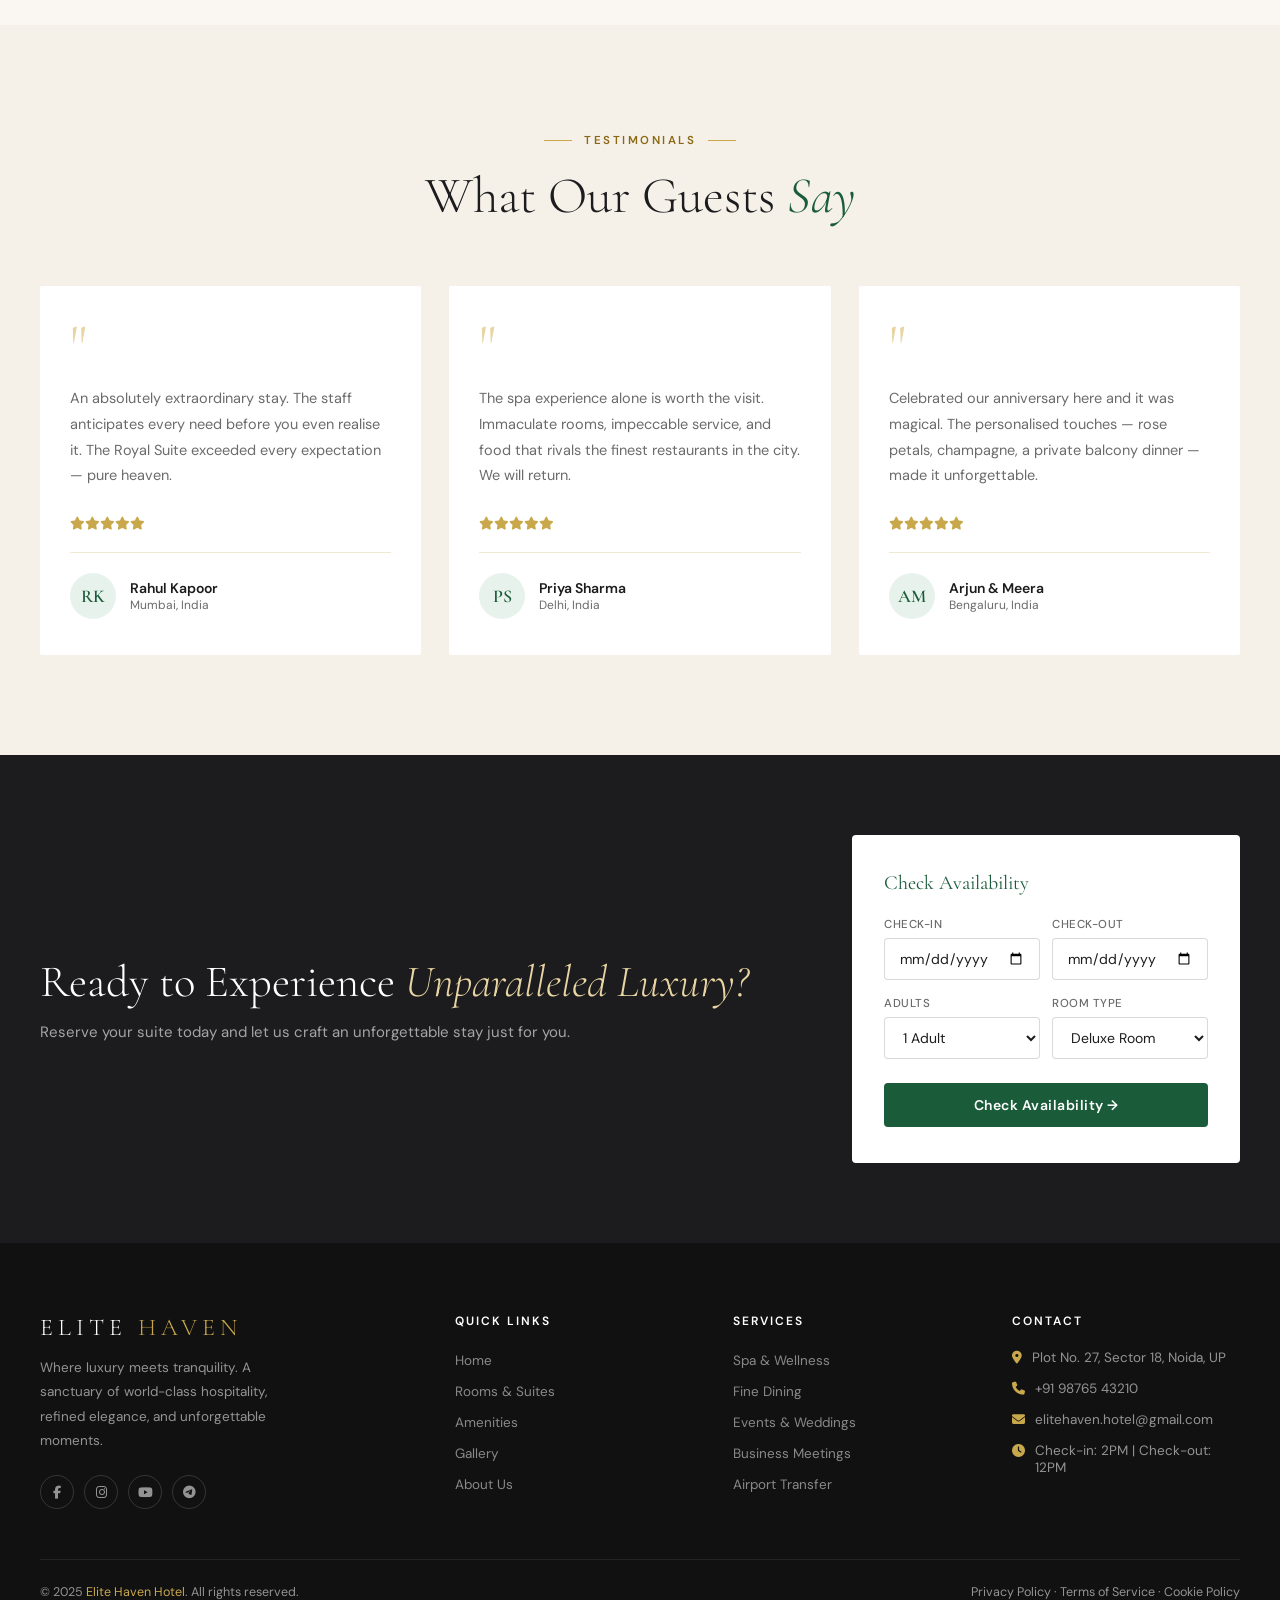
==== commit caa19875: "Update index.html adding link to the nav bar for home page and room page" ====
--- a/index.html
+++ b/index.html
@@ -45,8 +45,8 @@
     <div class="container">
       <a href="#" class="logo">Elite<span>&nbsp;Haven</span></a>
       <ul class="nav-links" id="navLinks">
-        <li><a href="#">Home</a></li>
-        <li><a href="#rooms">Rooms</a></li>
+        <li><a href="index.html">Home</a></li>
+        <li><a href="room.html">Rooms</a></li>
         <li><a href="#amenities">Amenities</a></li>
         <li><a href="#gallery">Gallery</a></li>
         <li><a href="#about">About</a></li>
--- a/style.css
+++ b/style.css
@@ -1251,3 +1251,613 @@
         grid-template-columns: 1fr;
       }
     }
+
+
+
+
+
+/* room page css */
+
+      /* ── HERO ── */
+    .room-hero {
+      height: 100vh;
+      min-height: 680px;
+      position: relative;
+      display: flex;
+      align-items: flex-end;
+      overflow: hidden;
+    }
+
+    .room-hero-bg {
+      position: absolute;
+      inset: 0;
+      background:
+        linear-gradient(to bottom, rgba(26,92,58,0.35) 0%, rgba(26,26,30,0.72) 100%),
+        url('https://images.unsplash.com/photo-1582719478250-c89cae4dc85b?w=1600&q=80') center/cover no-repeat;
+    }
+
+    .room-hero-bg::after {
+      content: '';
+      position: absolute;
+      inset: 0;
+      background: radial-gradient(ellipse at 60% 40%, rgba(201,168,76,0.08) 0%, transparent 65%);
+    }
+
+    .hero-content {
+      position: relative;
+      z-index: 2;
+      padding-bottom: 90px; 
+    }
+
+    .room-hero-badge {
+      display: inline-flex;
+      align-items: center;
+      gap: 10px;
+      margin-bottom: 20px;
+      opacity: 0;
+      animation: fadeUp 0.8s 0.2s forwards;
+    }
+
+    .room-hero-badge::before {
+      content: '';
+      display: block;
+      width: 32px;
+      height: 1px;
+      background: var(--gold);
+    }
+
+    .room-hero-badge span {
+      color: rgba(255, 255, 255, 0.88);
+      font-size: 12.5px;
+      letter-spacing: 1.5px;
+      text-transform: uppercase;
+    }
+
+    .room-hero h1 {
+      font-size: clamp(42px, 6vw, 78px);
+      font-weight: 300;
+      color: white;
+      line-height: 1.1;
+      margin-bottom: 22px;
+      opacity: 0;
+      animation: fadeUp 0.9s 0.4s forwards;
+    }
+
+    .room-hero h1 em {
+      color: var(--gold-light);
+      font-style: italic;
+    }
+
+    .room-hero-sub {
+      font-size: 16px;
+      color: rgba(255,255,255,0.65);
+      font-weight: 300;
+      max-width: 480px;
+      line-height: 1.7;
+      opacity: 0;
+      animation: fadeUp 0.9s 0.6s forwards;
+    }
+
+    .room-hero-scroll {
+      position: absolute;
+      bottom: 36px;
+      right: 60px;
+      display: flex;
+      flex-direction: column;
+      align-items: center;
+      gap: 8px;
+      opacity: 0;
+      animation: fadeIn 1s 1.2s forwards;
+    }
+
+    .room-hero-scroll span {
+      font-size: 11px;
+      letter-spacing: 2px;
+      text-transform: uppercase;
+      color: rgba(255,255,255,0.5);
+      writing-mode: vertical-rl;
+    }
+
+    .room-hero-scroll::after {
+      content: '';
+      display: block;
+      width: 1px;
+      height: 50px;
+      background: linear-gradient(to bottom, var(--gold), transparent);
+    }
+
+    /* ── SECTION INTRO ── */
+    .rooms-section {
+      padding: var(--section-pad) 0;
+    }
+
+    .section-intro {
+      text-align: center;
+      margin-bottom: 70px;
+    }
+
+    .section-eyebrow {
+      display: inline-flex;
+      align-items: center;
+      gap: 12px;
+      font-size: 11.5px;
+      letter-spacing: 2.5px;
+      text-transform: uppercase;
+      color: var(--gold-dark);
+      margin-bottom: 18px;
+    }
+
+    .section-eyebrow::before,
+    .section-eyebrow::after {
+      content: '';
+      display: block;
+      width: 28px;
+      height: 1px;
+      background: var(--gold);
+    }
+
+    .section-intro h2 {
+      font-size: clamp(36px, 4vw, 54px);
+      font-weight: 300;
+      color: var(--charcoal);
+      line-height: 1.15;
+      margin-bottom: 16px;
+    }
+
+    .section-intro h2 em {
+      color: var(--green);
+      font-style: italic;
+    }
+
+    .section-intro p {
+      font-size: 15px;
+      color: var(--muted);
+      max-width: 520px;
+      margin: 0 auto;
+      line-height: 1.75;
+    }
+
+    /* ── ROOM CARDS GRID ── */
+    .rooms-grid {
+      display: grid;
+      grid-template-columns: repeat(2, 1fr);
+      gap: 32px;
+    }
+
+    .room-card {
+      background: var(--white);
+      border: 1px solid var(--border);
+      border-radius: 4px;
+      overflow: hidden;
+      transition: transform 0.4s ease, box-shadow 0.4s ease;
+      position: relative;
+    }
+
+    .room-card:hover {
+      transform: translateY(-6px);
+      box-shadow: 0 28px 60px rgba(26,92,58,0.12), 0 8px 20px rgba(201,168,76,0.1);
+    }
+
+    /* Featured card spans full width */
+    .room-card.featured {
+      grid-column: 1 / -1;
+      display: grid;
+      grid-template-columns: 1.15fr 1fr;
+    }
+
+    .room-card-img {
+      position: relative;
+      overflow: hidden;
+      height: 280px;
+    }
+
+    .room-card.featured .room-card-img {
+      height: 100%;
+      min-height: 420px;
+    }
+
+    .room-card-img img {
+      width: 100%;
+      height: 100%;
+      object-fit: cover;
+      transition: transform 0.7s ease;
+    }
+
+    .room-card:hover .room-card-img img {
+      transform: scale(1.05);
+    }
+
+    .room-tag {
+      position: absolute;
+      top: 20px;
+      left: 20px;
+      background: var(--green);
+      color: var(--gold-light);
+      font-size: 10.5px;
+      letter-spacing: 2px;
+      text-transform: uppercase;
+      padding: 6px 14px;
+      border-radius: 2px;
+    }
+
+    .room-tag.premium {
+      background: var(--gold);
+      color: var(--charcoal);
+    }
+
+    .room-card-body {
+      padding: 34px 36px;
+      display: flex;
+      flex-direction: column;
+      justify-content: space-between;
+    }
+
+    .room-card-top h3 {
+      font-size: 28px;
+      font-weight: 400;
+      color: var(--charcoal);
+      margin-bottom: 10px;
+      line-height: 1.2;
+    }
+
+    .room-card-top h3 em {
+      color: var(--green);
+      font-style: italic;
+    }
+
+    .room-price-row {
+      display: flex;
+      align-items: baseline;
+      gap: 6px;
+      margin-bottom: 18px;
+    }
+
+    .room-price {
+      font-family: 'Cormorant Garamond', serif;
+      font-size: 32px;
+      font-weight: 500;
+      color: var(--gold-dark);
+    }
+
+    .room-price-label {
+      font-size: 13px;
+      color: var(--muted);
+    }
+
+    .room-desc {
+      font-size: 14.5px;
+      color: var(--muted);
+      line-height: 1.75;
+      margin-bottom: 24px;
+    }
+
+    .room-amenities {
+      display: flex;
+      flex-wrap: wrap;
+      gap: 8px;
+      margin-bottom: 28px;
+    }
+
+    .amenity-pill {
+      font-size: 11.5px;
+      letter-spacing: 0.5px;
+      color: var(--green-mid);
+      background: var(--green-light);
+      border: 1px solid rgba(36,107,70,0.18);
+      padding: 5px 12px;
+      border-radius: 20px;
+    }
+
+    .room-divider {
+      width: 40px;
+      height: 1px;
+      background: var(--border);
+      margin-bottom: 28px;
+    }
+
+    .btn-book {
+      display: inline-flex;
+      align-items: center;
+      gap: 10px;
+      background: var(--green);
+      color: var(--white);
+      font-family: 'DM Sans', sans-serif;
+      font-size: 12.5px;
+      font-weight: 500;
+      letter-spacing: 1.5px;
+      text-transform: uppercase;
+      padding: 14px 28px;
+      border: none;
+      border-radius: 2px;
+      cursor: pointer;
+      transition: background 0.3s, transform 0.2s;
+      width: fit-content;
+    }
+
+    .btn-book:hover {
+      background: var(--green-mid);
+      transform: translateX(3px);
+    }
+
+    .btn-book svg {
+      width: 14px;
+      height: 14px;
+      transition: transform 0.3s;
+    }
+
+    .btn-book:hover svg {
+      transform: translateX(4px);
+    }
+
+    .btn-book.gold-btn {
+      background: var(--gold);
+      color: var(--charcoal);
+    }
+
+    .btn-book.gold-btn:hover {
+      background: var(--gold-dark);
+      color: var(--white);
+    }
+
+    /* ── ROOM STATS ── */
+    .room-stats {
+      display: flex;
+      gap: 24px;
+      margin-bottom: 20px;
+    }
+
+    .room-stat {
+      display: flex;
+      flex-direction: column;
+      gap: 2px;
+    }
+
+    .room-stat-val {
+      font-family: 'Cormorant Garamond', serif;
+      font-size: 20px;
+      font-weight: 500;
+      color: var(--charcoal);
+    }
+
+    .room-stat-key {
+      font-size: 11px;
+      letter-spacing: 1px;
+      text-transform: uppercase;
+      color: var(--muted);
+    }
+
+    /* ── PROMISE STRIP ── */
+    .promise-strip {
+      background: var(--green);
+      padding: 56px 0;
+      margin-top: 80px;
+    }
+
+    .promise-strip .container {
+      display: flex;
+      justify-content: space-between;
+      align-items: center;
+      gap: 32px;
+      flex-wrap: wrap;
+    }
+
+    .promise-item {
+      display: flex;
+      align-items: center;
+      gap: 16px;
+    }
+
+    .promise-icon {
+      width: 44px;
+      height: 44px;
+      border: 1px solid rgba(201,168,76,0.4);
+      border-radius: 50%;
+      display: flex;
+      align-items: center;
+      justify-content: center;
+      flex-shrink: 0;
+    }
+
+    .promise-icon svg {
+      width: 20px;
+      height: 20px;
+      stroke: var(--gold-light);
+      fill: none;
+      stroke-width: 1.5;
+    }
+
+    .promise-text strong {
+      display: block;
+      font-size: 14px;
+      font-weight: 500;
+      color: var(--white);
+      margin-bottom: 3px;
+    }
+
+    .promise-text span {
+      font-size: 12.5px;
+      color: rgba(255,255,255,0.55);
+    }
+
+     /* ───────────────── AMENITIES ───────────────── */
+        .section-head { text-align: center; margin-bottom: 72px; }
+    .eyebrow {
+      display: inline-flex; align-items: center; gap: 14px;
+      font-size: 11px; letter-spacing: 3px; text-transform: uppercase; color: var(--gold-dark);
+      margin-bottom: 18px;
+    }
+    .eyebrow::before, .eyebrow::after { content: ''; display: block; width: 28px; height: 1px; background: var(--gold); }
+
+      .section-head h2 {
+      font-size: clamp(34px, 4vw, 56px);
+      font-weight: 300; color: var(--charcoal); line-height: 1.15; margin-bottom: 16px;
+    }
+    .section-head h2 em { color: var(--green); font-style: italic; }
+
+    .section-head p { font-size: 15.5px; color: var(--muted); max-width: 540px; margin: 0 auto; line-height: 1.8; }
+
+
+    .amenities-section {
+      padding: var(--section-pad) 0;
+      background: var(--white);
+      border-top: 1px solid var(--border);
+    }
+
+    .amenities-tabs {
+      display: flex; justify-content: center; gap: 0; margin-bottom: 60px;
+      border-bottom: 1px solid var(--border);
+    }
+    .tab-btn {
+      padding: 14px 32px; background: transparent;
+      font-family: 'DM Sans', sans-serif; font-size: 12.5px; letter-spacing: 1px; text-transform: uppercase;
+      color: var(--muted); border: none; border-bottom: 2px solid transparent;
+      cursor: pointer; transition: all 0.3s; margin-bottom: -1px;
+    }
+    .tab-btn:hover { color: var(--green); }
+    .tab-btn.active { color: var(--green); border-bottom-color: var(--gold); }
+
+    .tab-panel { display: none; }
+    .tab-panel.active { display: grid; grid-template-columns: repeat(4, 1fr); gap: 24px; }
+
+    .amenity-card {
+      padding: 32px 24px; border: 1px solid var(--border);
+      border-radius: 3px; text-align: center;
+      transition: transform 0.35s, box-shadow 0.35s, border-color 0.35s;
+      cursor: default;
+    }
+    .amenity-card:hover {
+      transform: translateY(-6px);
+      box-shadow: 0 20px 50px rgba(26,92,58,0.1);
+      border-color: rgba(201,168,76,0.5);
+    }
+
+    .amenity-icon {
+      width: 56px; height: 56px; margin: 0 auto 20px;
+      border: 1px solid var(--border); border-radius: 50%;
+      display: flex; align-items: center; justify-content: center;
+      transition: background 0.3s, border-color 0.3s;
+    }
+    .amenity-card:hover .amenity-icon { background: var(--green-light); border-color: rgba(36,107,70,0.3); }
+
+    .amenity-icon svg { width: 22px; height: 22px; stroke: var(--green); fill: none; stroke-width: 1.5; }
+    .amenity-card h4 { font-size: 17px; font-weight: 400; color: var(--charcoal); margin-bottom: 8px; }
+    .amenity-card p { font-size: 13px; color: var(--muted); line-height: 1.65; }
+
+    /* ───────────────── MAP SECTION ───────────────── */
+    .map-section {
+      padding: var(--section-pad) 0;
+      background: var(--cream);
+    }
+
+    .map-layout {
+      display: grid; grid-template-columns: 1fr 1.2fr; gap: 60px; align-items: start;
+    }
+
+    .map-info { position: sticky; top: 100px; }
+
+    .map-info .eyebrow { justify-content: flex-start; }
+    .map-info h2 {
+      font-size: clamp(30px, 3.5vw, 46px); font-weight: 300; color: var(--charcoal);
+      line-height: 1.2; margin-bottom: 20px;
+    }
+    .map-info h2 em { color: var(--green); font-style: italic; }
+
+    .map-address {
+      display: flex; align-items: flex-start; gap: 14px;
+      margin-bottom: 32px; padding: 22px 24px;
+      border: 1px solid var(--border); border-radius: 3px;
+      background: var(--white);
+    }
+    .map-address svg { width: 20px; height: 20px; stroke: var(--gold); fill: none; stroke-width: 1.5; flex-shrink: 0; margin-top: 2px; }
+    .map-address-text strong { display: block; font-size: 14.5px; color: var(--charcoal); margin-bottom: 4px; }
+    .map-address-text span { font-size: 13px; color: var(--muted); line-height: 1.6; }
+
+    .map-distances { margin-bottom: 36px; }
+    .map-distances h4 { font-size: 11px; letter-spacing: 2px; text-transform: uppercase; color: var(--muted); margin-bottom: 16px; }
+
+    .distance-item {
+      display: flex; align-items: center; justify-content: space-between;
+      padding: 13px 0; border-bottom: 1px solid rgba(201,168,76,0.15);
+    }
+    .distance-item:last-child { border-bottom: none; }
+    .dist-left { display: flex; align-items: center; gap: 12px; }
+    .dist-left svg { width: 16px; height: 16px; stroke: var(--green-mid); fill: none; stroke-width: 1.8; }
+    .dist-left span { font-size: 13.5px; color: var(--charcoal); }
+    .dist-right { font-size: 12px; color: var(--muted); letter-spacing: 0.5px; }
+
+    .map-btn {
+      display: inline-flex; align-items: center; gap: 10px;
+      background: var(--green); color: white;
+      font-size: 12.5px; font-weight: 500; letter-spacing: 1.5px; text-transform: uppercase;
+      padding: 14px 28px; border: none; border-radius: 2px; cursor: pointer;
+      transition: background 0.3s, transform 0.2s;
+    }
+    .map-btn:hover { background: var(--green-mid); transform: translateX(4px); }
+    .map-btn svg { width: 14px; height: 14px; stroke: currentColor; fill: none; stroke-width: 2; }
+
+    .map-visual {
+      position: relative; border-radius: 4px; overflow: hidden;
+      box-shadow: 0 32px 80px rgba(26,26,30,0.18);
+    }
+
+    /* Illustrated map using canvas */
+    #mapCanvas {
+      width: 100%; display: block;
+      border-radius: 4px;
+    }
+
+    .map-pin-badge {
+      position: absolute; top: 50%; left: 50%;
+      transform: translate(-50%, -80%);
+      background: var(--green); color: white;
+      padding: 8px 16px; border-radius: 20px;
+      font-size: 12px; font-weight: 500; letter-spacing: 0.5px;
+      white-space: nowrap;
+      box-shadow: 0 4px 20px rgba(26,92,58,0.4);
+      animation: pinBounce 3s ease-in-out infinite;
+      display: flex; align-items: center; gap: 8px;
+    }
+    .map-pin-badge::before {
+      content: '';
+      position: absolute; top: 100%; left: 50%; transform: translateX(-50%);
+      border: 7px solid transparent;
+      border-top-color: var(--green);
+    }
+    .map-pin-dot { width: 8px; height: 8px; border-radius: 50%; background: var(--gold-light); }
+    @keyframes pinBounce { 0%,100%{transform:translate(-50%,-80%);} 50%{transform:translate(-50%,-90%);} }
+
+    .map-ring {
+      position: absolute; top: 50%; left: 50%;
+      transform: translate(-50%, -50%);
+      width: 80px; height: 80px; border-radius: 50%;
+      border: 2px solid rgba(201,168,76,0.5);
+      animation: ringPulse 3s ease-out infinite;
+    }
+    .map-ring:nth-child(2) { animation-delay: 1s; }
+    .map-ring:nth-child(3) { animation-delay: 2s; }
+    @keyframes ringPulse { 0%{transform:translate(-50%,-50%) scale(1);opacity:0.8;} 100%{transform:translate(-50%,-50%) scale(4);opacity:0;} }
+
+
+      /* ───────────────── SCROLL REVEAL ───────────────── */
+    .reveal { opacity: 0; transform: translateY(36px); transition: opacity 0.75s ease, transform 0.75s ease; }
+    .reveal.up { transform: translateY(36px); }
+    .reveal.left { transform: translateX(-36px); }
+    .reveal.right { transform: translateX(36px); }
+    .reveal.visible { opacity: 1 !important; transform: translate(0,0) !important; }
+
+    @keyframes fadeUp { from{opacity:0;transform:translateY(28px);} to{opacity:1;transform:translateY(0);} }
+    @keyframes fadeIn { from{opacity:0;} to{opacity:1;} }
+
+
+    /* ── RESPONSIVE ── */
+    @media (max-width: 900px) {
+      .rooms-grid { grid-template-columns: 1fr; }
+      .room-card.featured { grid-column: 1; display: block; }
+      .room-card.featured .room-card-img { height: 280px; }
+      .container { padding: 0 24px; }
+      .nav-links { display: none; }
+    }
+
+    @media (max-width: 600px) {
+      .promise-strip .container { flex-direction: column; align-items: flex-start; }
+    }
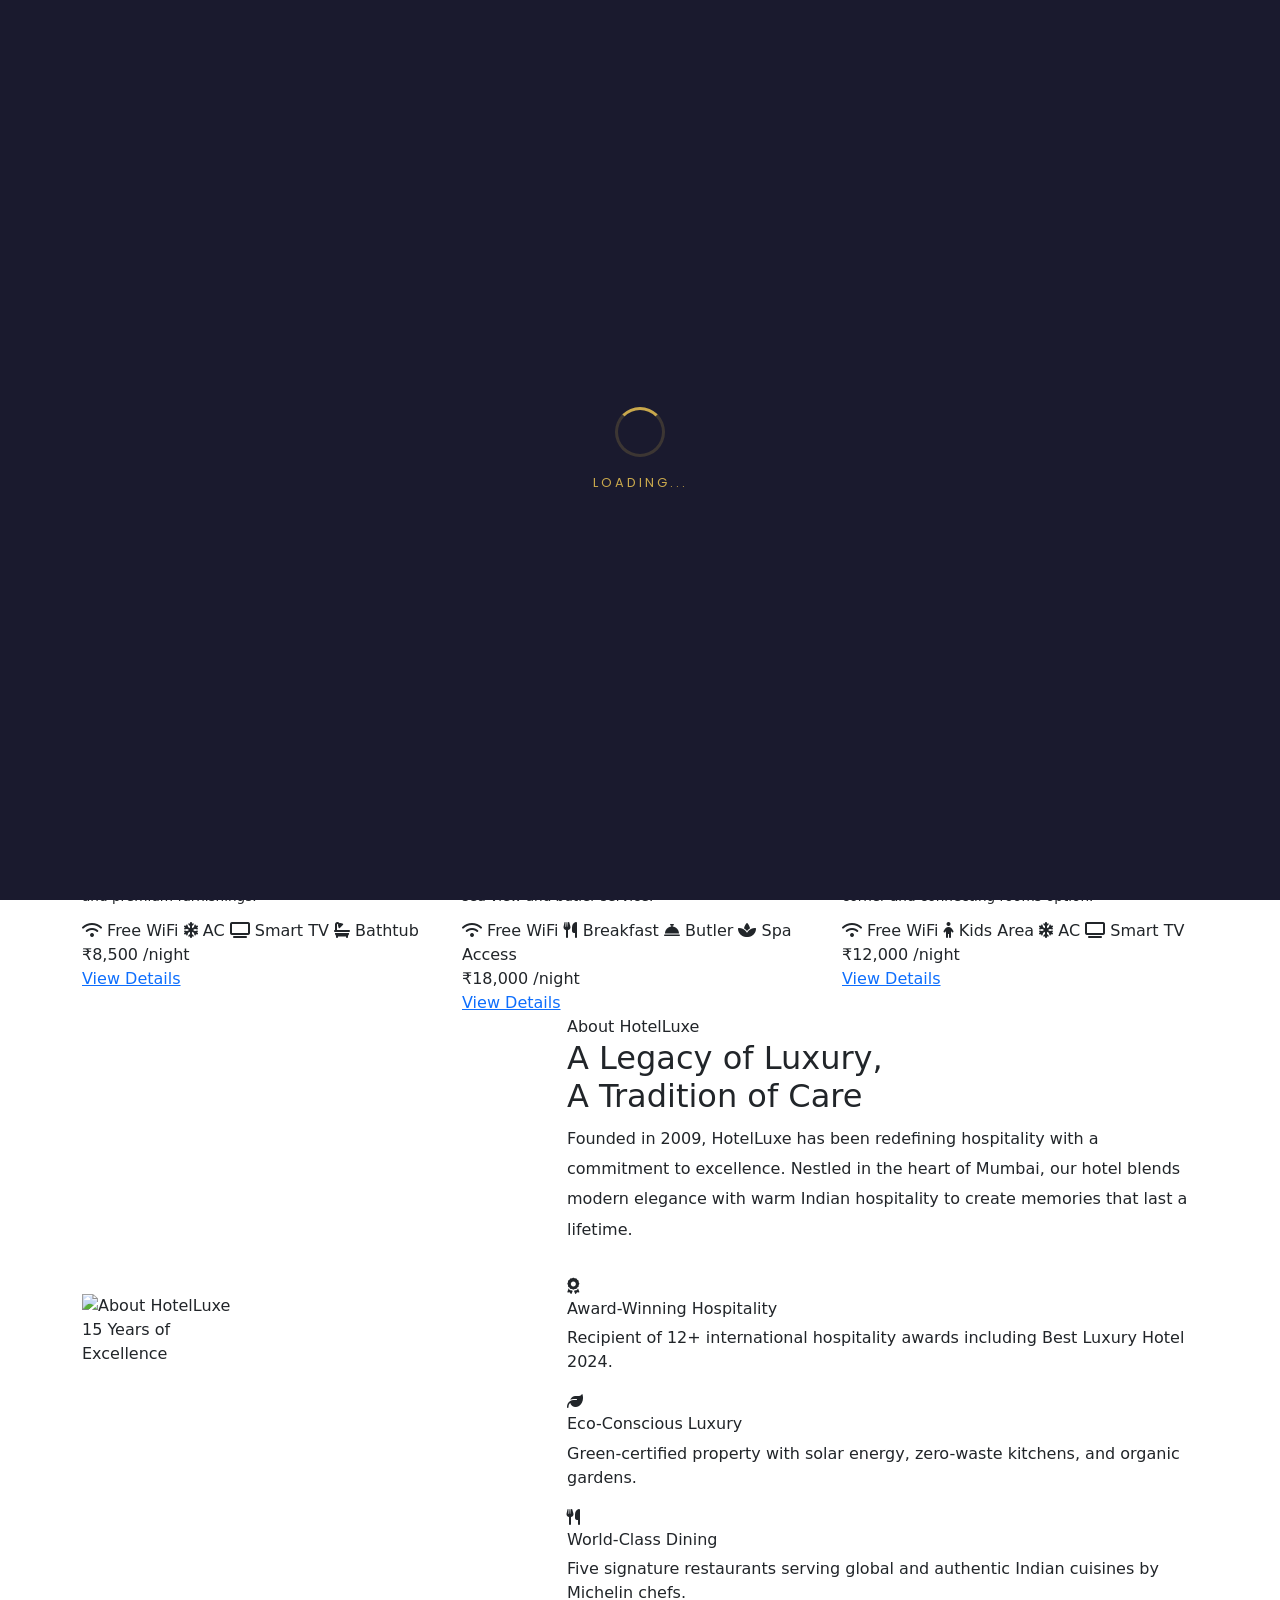
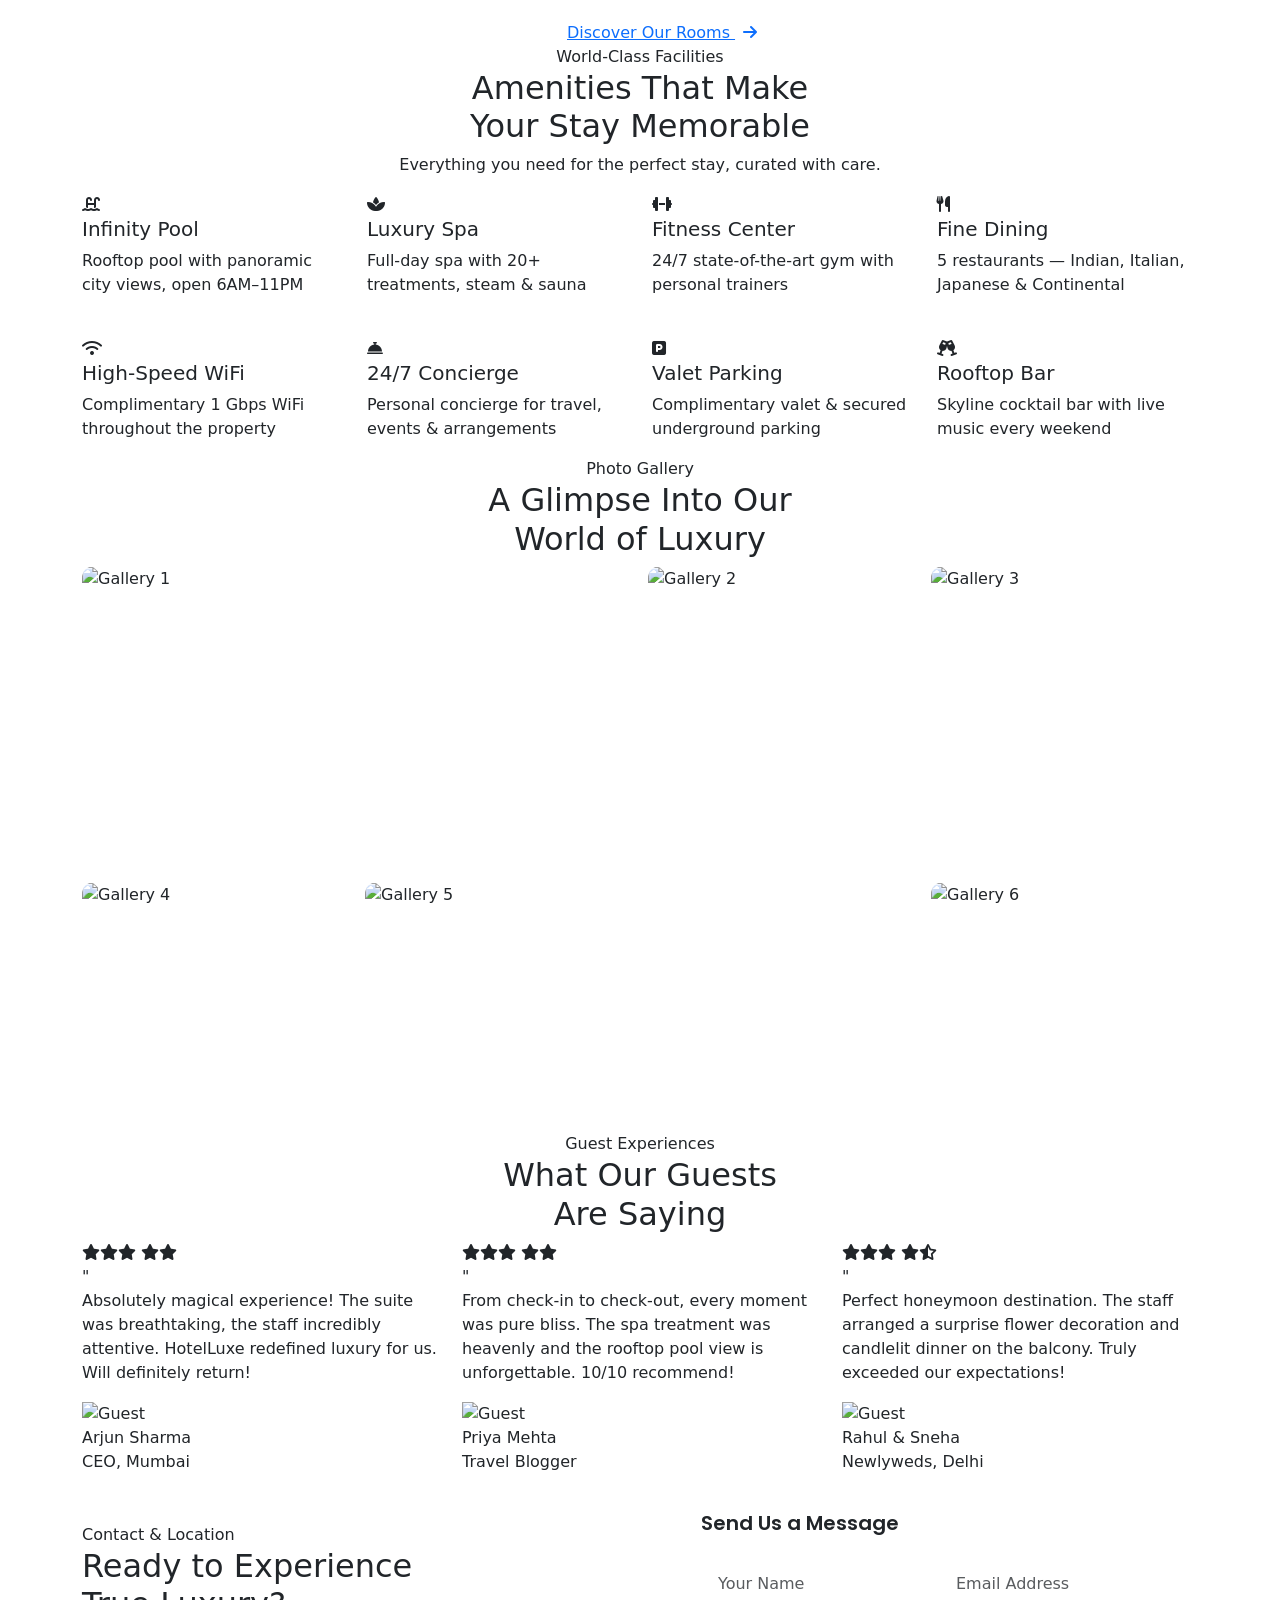
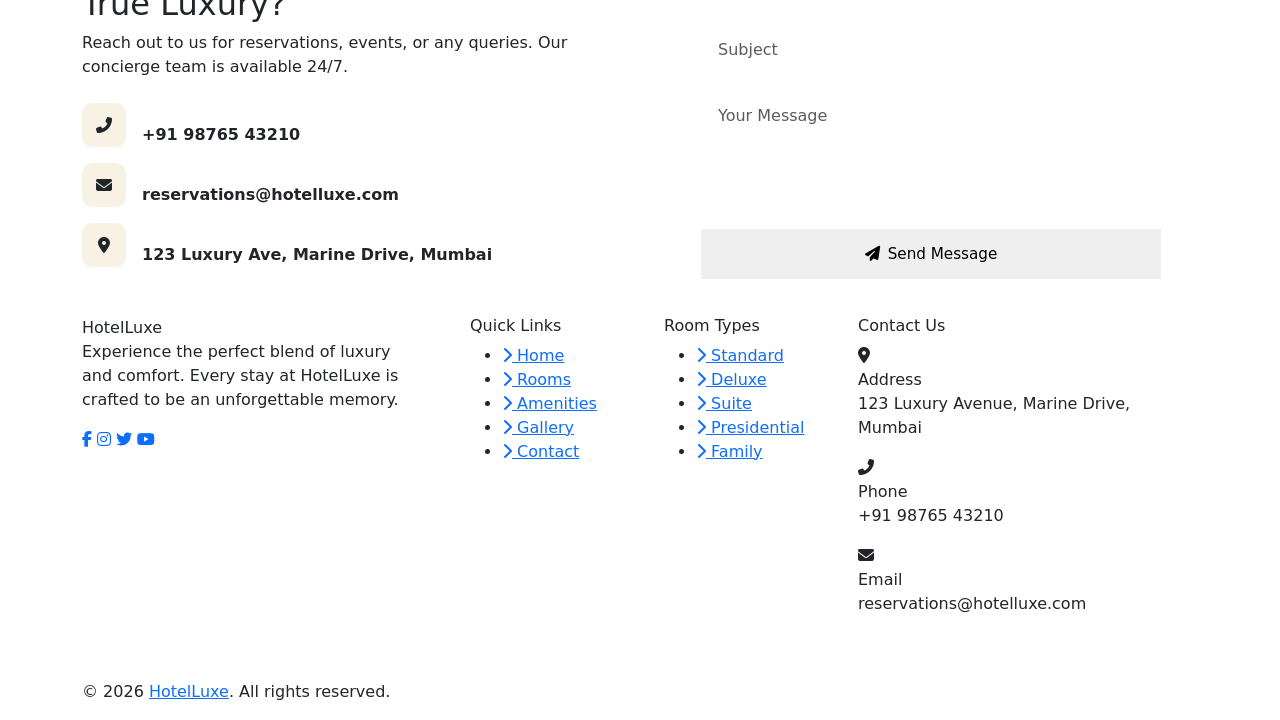
==== commit 8447bae1: "Update index.html" ====
--- a/index.html
+++ b/index.html
@@ -1,444 +1,680 @@
 <!DOCTYPE html>
 <html lang="en">
-
 <head>
-  <meta charset="UTF-8">
-  <meta name="viewport" content="width=device-width, initial-scale=1.0">
-  <title>Elite Haven</title>
-  <link rel="stylesheet" href="https://cdnjs.cloudflare.com/ajax/libs/font-awesome/6.5.0/css/all.min.css">
-  <link rel="preconnect" href="https://fonts.googleapis.com">
-  <link rel="preconnect" href="https://fonts.gstatic.com" crossorigin>
-  <link
-    href="https://fonts.googleapis.com/css2?family=Cormorant+Garamond:ital,wght@0,300;0,400;0,600;1,300;1,400&family=DM+Sans:wght@300;400;500;600&display=swap"
-    rel="stylesheet">
-
-
-    <!-- cystom css -->
-     <link rel="stylesheet" href="style.css">
-
-  <!-- custome javascript -->
- <script src="script.js" defer></script>
-  
+  <meta charset="UTF-8" />
+  <meta name="viewport" content="width=device-width, initial-scale=1.0"/>
+  <title>HotelLuxe – Your Luxury Escape</title>
+  <!-- Bootstrap 5 -->
+  <link rel="stylesheet" href="https://cdn.jsdelivr.net/npm/bootstrap@5.3.3/dist/css/bootstrap.min.css"/>
+  <!-- Font Awesome -->
+  <link rel="stylesheet" href="https://cdnjs.cloudflare.com/ajax/libs/font-awesome/6.5.0/css/all.min.css"/>
+  <!-- Google Fonts -->
+  <link href="https://fonts.googleapis.com/css2?family=Playfair+Display:wght@400;600;700&family=Poppins:wght@300;400;500;600&display=swap" rel="stylesheet"/>
+  <!-- Custom CSS -->
+  <link rel="stylesheet" href="css/style.css"/>
 </head>
-
 <body>
 
-  <!-- TOP BAR -->
-  <div class="top-bar">
-    <div class="container">
-      <div class="top-info">
-        <a href="tel:+919876543210"><i class="fa-solid fa-phone"></i>+91 98765 43210</a>
-        <a href="mailto:elitehaven.hotel@gmail.com"><i class="fa-solid fa-envelope"></i>elitehaven.hotel@gmail.com</a>
-        <a href="#"><i class="fa-solid fa-location-dot"></i>Sector 18, Noida</a>
-      </div>
-      <div class="top-socials">
-        <a href="#"><i class="fa-brands fa-facebook-f"></i></a>
-        <a href="#"><i class="fa-brands fa-instagram"></i></a>
-        <a href="#"><i class="fa-brands fa-youtube"></i></a>
-        <a href="#"><i class="fa-brands fa-telegram"></i></a>
-      </div>
-    </div>
+  <!--
+    JAVA/JSP: <%@ include file="fragments/header.html" %>
+    (For HTML demo, header is inlined below)
+  -->
+
+  <!-- ===== PRELOADER ===== -->
+  <div id="preloader" style="position:fixed;inset:0;background:#1a1a2e;display:flex;align-items:center;justify-content:center;z-index:9999;">
+    <div style="text-align:center;">
+      <div style="width:50px;height:50px;border:3px solid rgba(201,168,76,0.2);border-top-color:#c9a84c;border-radius:50%;animation:spin 0.8s linear infinite;margin:0 auto 16px;"></div>
+      <p style="color:#c9a84c;font-size:0.8rem;letter-spacing:3px;text-transform:uppercase;font-family:'Poppins',sans-serif;margin:0;">Loading...</p>
+    </div>
+    <style>@keyframes spin{to{transform:rotate(360deg);}}</style>
   </div>
 
-  <!-- NAVBAR -->
-  <nav class="navbar" id="navbar">
-    <div class="container">
-      <a href="#" class="logo">Elite<span>&nbsp;Haven</span></a>
-      <ul class="nav-links" id="navLinks">
-        <li><a href="index.html">Home</a></li>
-        <li><a href="room.html">Rooms</a></li>
-        <li><a href="#amenities">Amenities</a></li>
-        <li><a href="#gallery">Gallery</a></li>
-        <li><a href="#about">About</a></li>
-        <li><a href="#contact">Contact</a></li>
-      </ul>
-      <button class="nav-btn" onclick="document.getElementById('booking').scrollIntoView({behavior:'smooth'})">Check
-        Availability</button>
-      <div class="hamburger" id="hamburger" onclick="toggleNav()">
-        <span></span><span></span><span></span>
+  <!-- ===== NAVBAR ===== -->
+  <nav class="navbar navbar-expand-lg navbar-custom">
+    <div class="container">
+      <a class="navbar-brand navbar-brand-text" href="index.html">Hotel<span>Luxe</span></a>
+      <button class="navbar-toggler" type="button" data-bs-toggle="collapse" data-bs-target="#mainNav">
+        <span class="navbar-toggler-icon"></span>
+      </button>
+      <div class="collapse navbar-collapse" id="mainNav">
+        <ul class="navbar-nav ms-auto align-items-lg-center gap-1">
+          <li class="nav-item"><a class="nav-link active" href="index.html">Home</a></li>
+          <li class="nav-item"><a class="nav-link" href="rooms.html">Rooms</a></li>
+          <li class="nav-item"><a class="nav-link" href="#amenities">Amenities</a></li>
+          <li class="nav-item"><a class="nav-link" href="#gallery">Gallery</a></li>
+          <li class="nav-item"><a class="nav-link" href="#contact">Contact</a></li>
+          <li class="nav-item ms-lg-3"><a class="nav-link" href="login.html">Login</a></li>
+          <li class="nav-item"><a class="nav-link btn-nav-book" href="rooms.html">Book Now</a></li>
+        </ul>
       </div>
     </div>
   </nav>
 
-  <!-- HERO -->
-  <section class="hero">
-    <div class="hero-content">
-      <div class="hero-badge">
-        <i class="fa-solid fa-star"></i><i class="fa-solid fa-star"></i><i class="fa-solid fa-star"></i><i
-          class="fa-solid fa-star"></i><i class="fa-solid fa-star"></i>
-        <span>Five Star Luxury Hotel</span>
-      </div>
-      <h1>Experience Timeless<br>Elegance &amp; <em>Tranquility</em></h1>
-      <p class="hero-desc">Nestled in comfort and sophistication, Elite Haven offers a perfect escape from the ordinary
-        — exquisite rooms, fine dining, and unforgettable experiences tailored just for you.</p>
-      <div class="hero-actions">
-        <a href="#booking" class="btn-primary">Book Your Stay</a>
-        <a href="#rooms" class="btn-outline">Explore Rooms</a>
-      </div>
-    </div>
-
-    <div class="trust-strip">
+  <!-- ===== HERO SECTION ===== -->
+  <section class="hero-section">
+    <div class="hero-bg-overlay"></div>
+    <div class="hero-particles"></div>
+    <div class="container">
+      <div class="row">
+        <div class="col-lg-8 col-xl-7 hero-content">
+          <div class="hero-badge">
+            <i class="fas fa-star me-2"></i>5-Star Luxury Experience
+          </div>
+          <h1 class="hero-title">
+            Where Comfort Meets<br>
+            <span class="gold">Luxury</span> &amp; Elegance
+          </h1>
+          <p class="hero-desc">
+            Escape to a world of unparalleled luxury. Discover handcrafted experiences,
+            world-class amenities, and breathtaking views at HotelLuxe.
+          </p>
+          <div class="hero-btns">
+            <a href="rooms.html" class="btn-gold">
+              <i class="fas fa-bed me-2"></i>Explore Rooms
+            </a>
+            <a href="#about" class="btn-outline-white">
+              <i class="fas fa-play-circle me-2"></i>Our Story
+            </a>
+          </div>
+          <!-- Stats -->
+          <div class="hero-stats">
+            <div class="stat-item">
+              <div class="stat-number"><span class="counter-num" data-target="250">0</span>+</div>
+              <div class="stat-label">Luxury Rooms</div>
+            </div>
+            <div class="stat-item">
+              <div class="stat-number"><span class="counter-num" data-target="15">0</span>+</div>
+              <div class="stat-label">Years of Service</div>
+            </div>
+            <div class="stat-item">
+              <div class="stat-number"><span class="counter-num" data-target="98">0</span>%</div>
+              <div class="stat-label">Guest Satisfaction</div>
+            </div>
+            <div class="stat-item">
+              <div class="stat-number"><span class="counter-num" data-target="50">0</span>k+</div>
+              <div class="stat-label">Happy Guests</div>
+            </div>
+          </div>
+        </div>
+      </div>
+    </div>
+    <!-- Scroll indicator -->
+    <div class="hero-scroll-indicator">
+      <span>Scroll</span>
+      <div class="scroll-line"></div>
+    </div>
+  </section>
+
+  <!-- ===== QUICK BOOKING BAR ===== -->
+  <section style="background:var(--primary); padding:0;">
+    <div class="container">
+      <div class="row">
+        <div class="col-12">
+          <div style="background:var(--accent);border-radius:0 0 16px 16px;padding:28px 36px;">
+            <form class="row g-3 align-items-end">
+              <div class="col-lg-3 col-md-6">
+                <label class="form-label fw-semibold" style="font-size:0.78rem;text-transform:uppercase;letter-spacing:0.5px;color:var(--primary);">
+                  <i class="fas fa-calendar-check me-1"></i> Check-In
+                </label>
+                <input type="date" class="form-control" id="checkIn" style="border-radius:8px;">
+              </div>
+              <div class="col-lg-3 col-md-6">
+                <label class="form-label fw-semibold" style="font-size:0.78rem;text-transform:uppercase;letter-spacing:0.5px;color:var(--primary);">
+                  <i class="fas fa-calendar-times me-1"></i> Check-Out
+                </label>
+                <input type="date" class="form-control" id="checkOut" style="border-radius:8px;">
+              </div>
+              <div class="col-lg-2 col-md-6">
+                <label class="form-label fw-semibold" style="font-size:0.78rem;text-transform:uppercase;letter-spacing:0.5px;color:var(--primary);">
+                  <i class="fas fa-users me-1"></i> Guests
+                </label>
+                <select class="form-select" style="border-radius:8px;">
+                  <option>1 Guest</option>
+                  <option>2 Guests</option>
+                  <option>3 Guests</option>
+                  <option>4+ Guests</option>
+                </select>
+              </div>
+              <div class="col-lg-2 col-md-6">
+                <label class="form-label fw-semibold" style="font-size:0.78rem;text-transform:uppercase;letter-spacing:0.5px;color:var(--primary);">
+                  <i class="fas fa-bed me-1"></i> Room Type
+                </label>
+                <select class="form-select" style="border-radius:8px;">
+                  <option value="">Any Type</option>
+                  <option>Standard</option>
+                  <option>Deluxe</option>
+                  <option>Suite</option>
+                  <option>Presidential</option>
+                </select>
+              </div>
+              <div class="col-lg-2 col-12">
+                <button type="submit" class="btn w-100 fw-bold" style="background:var(--primary);color:var(--white);border-radius:8px;padding:11px;font-size:0.9rem;transition:all 0.3s;" onmouseover="this.style.background='#0f3460'" onmouseout="this.style.background='var(--primary)'">
+                  <i class="fas fa-search me-2"></i>Check Availability
+                </button>
+              </div>
+            </form>
+          </div>
+        </div>
+      </div>
+    </div>
+  </section>
+
+  <!-- ===== FEATURED ROOMS ===== -->
+  <section class="section-wrapper" id="rooms">
+    <div class="container">
+      <!-- Title -->
+      <div class="row justify-content-between align-items-end section-title-group">
+        <div class="col-lg-6 animate-on-scroll">
+          <span class="section-label">Our Accommodations</span>
+          <h2 class="section-heading">Handcrafted Rooms &amp;<br>Suites for Every Need</h2>
+          <div class="gold-divider"></div>
+          <p class="section-subtext">From cozy standard rooms to opulent presidential suites – every space tells a story of comfort.</p>
+        </div>
+        <div class="col-lg-auto animate-on-scroll delay-2">
+          <a href="rooms.html" class="btn-gold">
+            View All Rooms <i class="fas fa-arrow-right ms-2"></i>
+          </a>
+        </div>
+      </div>
+
+      <!-- Cards -->
+      <div class="row g-4">
+        <!-- Card 1 -->
+        <div class="col-lg-4 col-md-6 animate-on-scroll delay-1">
+          <div class="room-card">
+            <div class="room-card-img-wrap">
+              <img src="https://images.unsplash.com/photo-1631049307264-da0ec9d70304?w=600&q=80" alt="Deluxe Room" loading="lazy"/>
+              <span class="room-card-badge">Popular</span>
+              <div class="room-card-overlay">
+                <a href="room-details.html" class="btn-gold btn-sm">Quick View</a>
+              </div>
+            </div>
+            <div class="room-card-body">
+              <h5 class="room-card-title">Deluxe King Room</h5>
+              <p style="color:var(--text-light);font-size:0.85rem;margin-bottom:12px;">
+                Spacious room with king-size bed, city view balcony and premium furnishings.
+              </p>
+              <div class="room-card-amenities">
+                <span class="amenity-chip"><i class="fas fa-wifi"></i> Free WiFi</span>
+                <span class="amenity-chip"><i class="fas fa-snowflake"></i> AC</span>
+                <span class="amenity-chip"><i class="fas fa-tv"></i> Smart TV</span>
+                <span class="amenity-chip"><i class="fas fa-bath"></i> Bathtub</span>
+              </div>
+            </div>
+            <div class="room-card-footer">
+              <div class="room-price">
+                <span class="amount">₹8,500</span>
+                <span class="per">/night</span>
+              </div>
+              <a href="room-details.html" class="btn-view">View Details</a>
+            </div>
+          </div>
+        </div>
+
+        <!-- Card 2 -->
+        <div class="col-lg-4 col-md-6 animate-on-scroll delay-2">
+          <div class="room-card">
+            <div class="room-card-img-wrap">
+              <img src="https://images.unsplash.com/photo-1578683010236-d716f9a3f461?w=600&q=80" alt="Suite Room" loading="lazy"/>
+              <span class="room-card-badge" style="background:#e74c3c;color:#fff;">Luxury</span>
+              <div class="room-card-overlay">
+                <a href="room-details.html" class="btn-gold btn-sm">Quick View</a>
+              </div>
+            </div>
+            <div class="room-card-body">
+              <h5 class="room-card-title">Executive Suite</h5>
+              <p style="color:var(--text-light);font-size:0.85rem;margin-bottom:12px;">
+                Lavish suite with separate living area, panoramic sea view and butler service.
+              </p>
+              <div class="room-card-amenities">
+                <span class="amenity-chip"><i class="fas fa-wifi"></i> Free WiFi</span>
+                <span class="amenity-chip"><i class="fas fa-utensils"></i> Breakfast</span>
+                <span class="amenity-chip"><i class="fas fa-concierge-bell"></i> Butler</span>
+                <span class="amenity-chip"><i class="fas fa-spa"></i> Spa Access</span>
+              </div>
+            </div>
+            <div class="room-card-footer">
+              <div class="room-price">
+                <span class="amount">₹18,000</span>
+                <span class="per">/night</span>
+              </div>
+              <a href="room-details.html" class="btn-view">View Details</a>
+            </div>
+          </div>
+        </div>
+
+        <!-- Card 3 -->
+        <div class="col-lg-4 col-md-6 animate-on-scroll delay-3">
+          <div class="room-card">
+            <div class="room-card-img-wrap">
+              <img src="https://images.unsplash.com/photo-1591088398332-8596b433f5ac?w=600&q=80" alt="Family Room" loading="lazy"/>
+              <span class="room-card-badge" style="background:#2ecc71;color:#fff;">Family</span>
+              <div class="room-card-overlay">
+                <a href="room-details.html" class="btn-gold btn-sm">Quick View</a>
+              </div>
+            </div>
+            <div class="room-card-body">
+              <h5 class="room-card-title">Family Comfort Room</h5>
+              <p style="color:var(--text-light);font-size:0.85rem;margin-bottom:12px;">
+                Perfect for families with two queen beds, kids' corner and connecting rooms option.
+              </p>
+              <div class="room-card-amenities">
+                <span class="amenity-chip"><i class="fas fa-wifi"></i> Free WiFi</span>
+                <span class="amenity-chip"><i class="fas fa-child"></i> Kids Area</span>
+                <span class="amenity-chip"><i class="fas fa-snowflake"></i> AC</span>
+                <span class="amenity-chip"><i class="fas fa-tv"></i> Smart TV</span>
+              </div>
+            </div>
+            <div class="room-card-footer">
+              <div class="room-price">
+                <span class="amount">₹12,000</span>
+                <span class="per">/night</span>
+              </div>
+              <a href="room-details.html" class="btn-view">View Details</a>
+            </div>
+          </div>
+        </div>
+      </div>
+    </div>
+  </section>
+
+  <!-- ===== ABOUT SECTION ===== -->
+  <section class="section-wrapper bg-cream" id="about">
+    <div class="container">
+      <div class="row g-5 align-items-center">
+        <!-- Image -->
+        <div class="col-lg-5 animate-on-scroll">
+          <div class="about-img-wrapper pe-lg-4">
+            <img
+              src="https://images.unsplash.com/photo-1551882547-ff40c63fe5fa?w=700&q=80"
+              alt="About HotelLuxe"
+              class="about-img-main"
+              loading="lazy"/>
+            <div class="about-img-badge">
+              <span class="years">15</span>
+              <span class="yrs-label">Years of<br>Excellence</span>
+            </div>
+          </div>
+        </div>
+        <!-- Text -->
+        <div class="col-lg-7 animate-on-scroll delay-2">
+          <span class="section-label">About HotelLuxe</span>
+          <h2 class="section-heading">A Legacy of Luxury,<br>A Tradition of Care</h2>
+          <div class="gold-divider"></div>
+          <p style="color:var(--text-light);line-height:1.9;margin-bottom:30px;">
+            Founded in 2009, HotelLuxe has been redefining hospitality with a commitment to
+            excellence. Nestled in the heart of Mumbai, our hotel blends modern elegance with
+            warm Indian hospitality to create memories that last a lifetime.
+          </p>
+          <!-- Features -->
+          <div class="about-feature-item">
+            <div class="about-feature-icon"><i class="fas fa-award"></i></div>
+            <div class="about-feature-text">
+              <h6>Award-Winning Hospitality</h6>
+              <p>Recipient of 12+ international hospitality awards including Best Luxury Hotel 2024.</p>
+            </div>
+          </div>
+          <div class="about-feature-item">
+            <div class="about-feature-icon"><i class="fas fa-leaf"></i></div>
+            <div class="about-feature-text">
+              <h6>Eco-Conscious Luxury</h6>
+              <p>Green-certified property with solar energy, zero-waste kitchens, and organic gardens.</p>
+            </div>
+          </div>
+          <div class="about-feature-item">
+            <div class="about-feature-icon"><i class="fas fa-utensils"></i></div>
+            <div class="about-feature-text">
+              <h6>World-Class Dining</h6>
+              <p>Five signature restaurants serving global and authentic Indian cuisines by Michelin chefs.</p>
+            </div>
+          </div>
+          <a href="rooms.html" class="btn-gold mt-3">
+            Discover Our Rooms <i class="fas fa-arrow-right ms-2"></i>
+          </a>
+        </div>
+      </div>
+    </div>
+  </section>
+
+  <!-- ===== AMENITIES ===== -->
+  <section class="section-wrapper bg-dark-hotel" id="amenities">
+    <div class="container">
+      <div class="row section-title-group justify-content-center text-center">
+        <div class="col-lg-6 animate-on-scroll">
+          <span class="section-label">World-Class Facilities</span>
+          <h2 class="section-heading white">Amenities That Make<br>Your Stay Memorable</h2>
+          <div class="gold-divider mx-auto"></div>
+          <p class="section-subtext white">Everything you need for the perfect stay, curated with care.</p>
+        </div>
+      </div>
+      <div class="row g-4">
+        <div class="col-lg-3 col-md-4 col-6 animate-on-scroll delay-1">
+          <div class="amenity-card">
+            <div class="amenity-icon-wrap"><i class="fas fa-swimming-pool"></i></div>
+            <h5>Infinity Pool</h5>
+            <p>Rooftop pool with panoramic city views, open 6AM–11PM</p>
+          </div>
+        </div>
+        <div class="col-lg-3 col-md-4 col-6 animate-on-scroll delay-2">
+          <div class="amenity-card">
+            <div class="amenity-icon-wrap"><i class="fas fa-spa"></i></div>
+            <h5>Luxury Spa</h5>
+            <p>Full-day spa with 20+ treatments, steam &amp; sauna</p>
+          </div>
+        </div>
+        <div class="col-lg-3 col-md-4 col-6 animate-on-scroll delay-3">
+          <div class="amenity-card">
+            <div class="amenity-icon-wrap"><i class="fas fa-dumbbell"></i></div>
+            <h5>Fitness Center</h5>
+            <p>24/7 state-of-the-art gym with personal trainers</p>
+          </div>
+        </div>
+        <div class="col-lg-3 col-md-4 col-6 animate-on-scroll delay-4">
+          <div class="amenity-card">
+            <div class="amenity-icon-wrap"><i class="fas fa-utensils"></i></div>
+            <h5>Fine Dining</h5>
+            <p>5 restaurants — Indian, Italian, Japanese &amp; Continental</p>
+          </div>
+        </div>
+        <div class="col-lg-3 col-md-4 col-6 animate-on-scroll delay-1">
+          <div class="amenity-card">
+            <div class="amenity-icon-wrap"><i class="fas fa-wifi"></i></div>
+            <h5>High-Speed WiFi</h5>
+            <p>Complimentary 1 Gbps WiFi throughout the property</p>
+          </div>
+        </div>
+        <div class="col-lg-3 col-md-4 col-6 animate-on-scroll delay-2">
+          <div class="amenity-card">
+            <div class="amenity-icon-wrap"><i class="fas fa-concierge-bell"></i></div>
+            <h5>24/7 Concierge</h5>
+            <p>Personal concierge for travel, events &amp; arrangements</p>
+          </div>
+        </div>
+        <div class="col-lg-3 col-md-4 col-6 animate-on-scroll delay-3">
+          <div class="amenity-card">
+            <div class="amenity-icon-wrap"><i class="fas fa-parking"></i></div>
+            <h5>Valet Parking</h5>
+            <p>Complimentary valet &amp; secured underground parking</p>
+          </div>
+        </div>
+        <div class="col-lg-3 col-md-4 col-6 animate-on-scroll delay-4">
+          <div class="amenity-card">
+            <div class="amenity-icon-wrap"><i class="fas fa-glass-cheers"></i></div>
+            <h5>Rooftop Bar</h5>
+            <p>Skyline cocktail bar with live music every weekend</p>
+          </div>
+        </div>
+      </div>
+    </div>
+  </section>
+
+  <!-- ===== GALLERY ===== -->
+  <section class="section-wrapper" id="gallery">
+    <div class="container">
+      <div class="row section-title-group justify-content-center text-center">
+        <div class="col-lg-6 animate-on-scroll">
+          <span class="section-label">Photo Gallery</span>
+          <h2 class="section-heading">A Glimpse Into Our<br>World of Luxury</h2>
+          <div class="gold-divider mx-auto"></div>
+        </div>
+      </div>
+      <div class="row g-3">
+        <div class="col-lg-6 col-md-6 animate-on-scroll delay-1">
+          <div style="border-radius:12px;overflow:hidden;height:300px;">
+            <img src="https://images.unsplash.com/photo-1571896349842-33c89424de2d?w=700&q=80" alt="Gallery 1" style="width:100%;height:100%;object-fit:cover;transition:transform 0.5s;" class="gallery-img" loading="lazy"/>
+          </div>
+        </div>
+        <div class="col-lg-3 col-md-6 animate-on-scroll delay-2">
+          <div style="border-radius:12px;overflow:hidden;height:300px;">
+            <img src="https://images.unsplash.com/photo-1582719508461-905c673771fd?w=400&q=80" alt="Gallery 2" style="width:100%;height:100%;object-fit:cover;transition:transform 0.5s;" class="gallery-img" loading="lazy"/>
+          </div>
+        </div>
+        <div class="col-lg-3 col-md-6 animate-on-scroll delay-3">
+          <div style="border-radius:12px;overflow:hidden;height:300px;">
+            <img src="https://images.unsplash.com/photo-1540555700478-4be289fbecef?w=400&q=80" alt="Gallery 3" style="width:100%;height:100%;object-fit:cover;transition:transform 0.5s;" class="gallery-img" loading="lazy"/>
+          </div>
+        </div>
+        <div class="col-lg-3 col-md-6 animate-on-scroll delay-1">
+          <div style="border-radius:12px;overflow:hidden;height:250px;">
+            <img src="https://images.unsplash.com/photo-1414235077428-338989a2e8c0?w=400&q=80" alt="Gallery 4" style="width:100%;height:100%;object-fit:cover;transition:transform 0.5s;" class="gallery-img" loading="lazy"/>
+          </div>
+        </div>
+        <div class="col-lg-6 col-md-6 animate-on-scroll delay-2">
+          <div style="border-radius:12px;overflow:hidden;height:250px;">
+            <img src="https://images.unsplash.com/photo-1445019980597-93fa8acb246c?w=700&q=80" alt="Gallery 5" style="width:100%;height:100%;object-fit:cover;transition:transform 0.5s;" class="gallery-img" loading="lazy"/>
+          </div>
+        </div>
+        <div class="col-lg-3 col-md-6 animate-on-scroll delay-3">
+          <div style="border-radius:12px;overflow:hidden;height:250px;">
+            <img src="https://images.unsplash.com/photo-1507652313519-d4e9174996dd?w=400&q=80" alt="Gallery 6" style="width:100%;height:100%;object-fit:cover;transition:transform 0.5s;" class="gallery-img" loading="lazy"/>
+          </div>
+        </div>
+      </div>
+    </div>
+  </section>
+
+  <!-- ===== TESTIMONIALS ===== -->
+  <section class="section-wrapper bg-cream">
+    <div class="container">
+      <div class="row section-title-group justify-content-center text-center">
+        <div class="col-lg-6 animate-on-scroll">
+          <span class="section-label">Guest Experiences</span>
+          <h2 class="section-heading">What Our Guests<br>Are Saying</h2>
+          <div class="gold-divider mx-auto"></div>
+        </div>
+      </div>
+      <div class="row g-4">
+        <div class="col-lg-4 col-md-6 animate-on-scroll delay-1">
+          <div class="testimonial-card">
+            <div class="stars">
+              <i class="fas fa-star"></i><i class="fas fa-star"></i><i class="fas fa-star"></i>
+              <i class="fas fa-star"></i><i class="fas fa-star"></i>
+            </div>
+            <div class="testimonial-quote">"</div>
+            <p class="testimonial-text">
+              Absolutely magical experience! The suite was breathtaking, the staff incredibly attentive.
+              HotelLuxe redefined luxury for us. Will definitely return!
+            </p>
+            <div class="testimonial-author">
+              <img src="https://images.unsplash.com/photo-1507003211169-0a1dd7228f2d?w=100&q=80" alt="Guest"/>
+              <div>
+                <div class="testimonial-author-name">Arjun Sharma</div>
+                <div class="testimonial-author-role">CEO, Mumbai</div>
+              </div>
+            </div>
+          </div>
+        </div>
+        <div class="col-lg-4 col-md-6 animate-on-scroll delay-2">
+          <div class="testimonial-card">
+            <div class="stars">
+              <i class="fas fa-star"></i><i class="fas fa-star"></i><i class="fas fa-star"></i>
+              <i class="fas fa-star"></i><i class="fas fa-star"></i>
+            </div>
+            <div class="testimonial-quote">"</div>
+            <p class="testimonial-text">
+              From check-in to check-out, every moment was pure bliss. The spa treatment was heavenly
+              and the rooftop pool view is unforgettable. 10/10 recommend!
+            </p>
+            <div class="testimonial-author">
+              <img src="https://images.unsplash.com/photo-1494790108755-2616b612b647?w=100&q=80" alt="Guest"/>
+              <div>
+                <div class="testimonial-author-name">Priya Mehta</div>
+                <div class="testimonial-author-role">Travel Blogger</div>
+              </div>
+            </div>
+          </div>
+        </div>
+        <div class="col-lg-4 col-md-6 animate-on-scroll delay-3">
+          <div class="testimonial-card">
+            <div class="stars">
+              <i class="fas fa-star"></i><i class="fas fa-star"></i><i class="fas fa-star"></i>
+              <i class="fas fa-star"></i><i class="fas fa-star-half-alt"></i>
+            </div>
+            <div class="testimonial-quote">"</div>
+            <p class="testimonial-text">
+              Perfect honeymoon destination. The staff arranged a surprise flower decoration and
+              candlelit dinner on the balcony. Truly exceeded our expectations!
+            </p>
+            <div class="testimonial-author">
+              <img src="https://images.unsplash.com/photo-1488161628813-04466f872be2?w=100&q=80" alt="Guest"/>
+              <div>
+                <div class="testimonial-author-name">Rahul &amp; Sneha</div>
+                <div class="testimonial-author-role">Newlyweds, Delhi</div>
+              </div>
+            </div>
+          </div>
+        </div>
+      </div>
+    </div>
+  </section>
+
+  <!-- ===== CONTACT / CTA ===== -->
+  <section class="section-wrapper bg-dark-hotel" id="contact">
+    <div class="container">
+      <div class="row g-5 align-items-center">
+        <div class="col-lg-6 animate-on-scroll">
+          <span class="section-label">Contact &amp; Location</span>
+          <h2 class="section-heading white">Ready to Experience<br>True Luxury?</h2>
+          <div class="gold-divider"></div>
+          <p class="section-subtext white mb-4">Reach out to us for reservations, events, or any queries. Our concierge team is available 24/7.</p>
+          <div class="d-flex flex-column gap-3">
+            <div class="d-flex align-items-center gap-3">
+              <div style="width:44px;height:44px;background:rgba(201,168,76,0.15);border-radius:10px;display:flex;align-items:center;justify-content:center;">
+                <i class="fas fa-phone-alt" style="color:var(--accent);"></i>
+              </div>
+              <div>
+                <div style="color:rgba(255,255,255,0.5);font-size:0.78rem;">Call Us Anytime</div>
+                <div style="color:var(--white);font-weight:600;">+91 98765 43210</div>
+              </div>
+            </div>
+            <div class="d-flex align-items-center gap-3">
+              <div style="width:44px;height:44px;background:rgba(201,168,76,0.15);border-radius:10px;display:flex;align-items:center;justify-content:center;">
+                <i class="fas fa-envelope" style="color:var(--accent);"></i>
+              </div>
+              <div>
+                <div style="color:rgba(255,255,255,0.5);font-size:0.78rem;">Email Us</div>
+                <div style="color:var(--white);font-weight:600;">reservations@hotelluxe.com</div>
+              </div>
+            </div>
+            <div class="d-flex align-items-center gap-3">
+              <div style="width:44px;height:44px;background:rgba(201,168,76,0.15);border-radius:10px;display:flex;align-items:center;justify-content:center;">
+                <i class="fas fa-map-marker-alt" style="color:var(--accent);"></i>
+              </div>
+              <div>
+                <div style="color:rgba(255,255,255,0.5);font-size:0.78rem;">Find Us</div>
+                <div style="color:var(--white);font-weight:600;">123 Luxury Ave, Marine Drive, Mumbai</div>
+              </div>
+            </div>
+          </div>
+        </div>
+        <div class="col-lg-6 animate-on-scroll delay-2">
+          <div style="background:rgba(255,255,255,0.05);border:1px solid rgba(255,255,255,0.1);border-radius:16px;padding:36px;">
+            <h5 style="color:var(--white);margin-bottom:24px;font-family:'Poppins',sans-serif;font-weight:600;">Send Us a Message</h5>
+            <form>
+              <div class="row g-3">
+                <div class="col-md-6">
+                  <input type="text" class="form-control" placeholder="Your Name" style="background:rgba(255,255,255,0.08);border:1px solid rgba(255,255,255,0.15);color:var(--white);border-radius:8px;padding:12px 16px;">
+                </div>
+                <div class="col-md-6">
+                  <input type="email" class="form-control" placeholder="Email Address" style="background:rgba(255,255,255,0.08);border:1px solid rgba(255,255,255,0.15);color:var(--white);border-radius:8px;padding:12px 16px;">
+                </div>
+                <div class="col-12">
+                  <input type="text" class="form-control" placeholder="Subject" style="background:rgba(255,255,255,0.08);border:1px solid rgba(255,255,255,0.15);color:var(--white);border-radius:8px;padding:12px 16px;">
+                </div>
+                <div class="col-12">
+                  <textarea class="form-control" rows="4" placeholder="Your Message" style="background:rgba(255,255,255,0.08);border:1px solid rgba(255,255,255,0.15);color:var(--white);border-radius:8px;padding:12px 16px;resize:none;"></textarea>
+                </div>
+                <div class="col-12">
+                  <button class="btn-gold w-100" style="border:none;padding:14px;font-size:0.95rem;">
+                    <i class="fas fa-paper-plane me-2"></i>Send Message
+                  </button>
+                </div>
+              </div>
+            </form>
+          </div>
+        </div>
+      </div>
+    </div>
+  </section>
+
+  <!--
+    JAVA/JSP: <%@ include file="fragments/footer.html" %>
+    (For HTML demo, footer is inlined below)
+  -->
+
+  <!-- ===== FOOTER ===== -->
+  <footer class="footer-main">
+    <div class="container">
+      <div class="row g-5">
+        <div class="col-lg-4 col-md-6">
+          <div class="footer-brand">Hotel<span>Luxe</span></div>
+          <p class="footer-desc">Experience the perfect blend of luxury and comfort. Every stay at HotelLuxe is crafted to be an unforgettable memory.</p>
+          <div class="footer-social">
+            <a href="#" class="social-btn"><i class="fab fa-facebook-f"></i></a>
+            <a href="#" class="social-btn"><i class="fab fa-instagram"></i></a>
+            <a href="#" class="social-btn"><i class="fab fa-twitter"></i></a>
+            <a href="#" class="social-btn"><i class="fab fa-youtube"></i></a>
+          </div>
+        </div>
+        <div class="col-lg-2 col-md-6 col-6">
+          <h6 class="footer-heading">Quick Links</h6>
+          <ul class="footer-links">
+            <li><a href="index.html"><i class="fas fa-chevron-right"></i> Home</a></li>
+            <li><a href="rooms.html"><i class="fas fa-chevron-right"></i> Rooms</a></li>
+            <li><a href="#amenities"><i class="fas fa-chevron-right"></i> Amenities</a></li>
+            <li><a href="#gallery"><i class="fas fa-chevron-right"></i> Gallery</a></li>
+            <li><a href="#contact"><i class="fas fa-chevron-right"></i> Contact</a></li>
+          </ul>
+        </div>
+        <div class="col-lg-2 col-md-6 col-6">
+          <h6 class="footer-heading">Room Types</h6>
+          <ul class="footer-links">
+            <li><a href="rooms.html"><i class="fas fa-chevron-right"></i> Standard</a></li>
+            <li><a href="rooms.html"><i class="fas fa-chevron-right"></i> Deluxe</a></li>
+            <li><a href="rooms.html"><i class="fas fa-chevron-right"></i> Suite</a></li>
+            <li><a href="rooms.html"><i class="fas fa-chevron-right"></i> Presidential</a></li>
+            <li><a href="rooms.html"><i class="fas fa-chevron-right"></i> Family</a></li>
+          </ul>
+        </div>
+        <div class="col-lg-4 col-md-6">
+          <h6 class="footer-heading">Contact Us</h6>
+          <div class="footer-contact-item">
+            <div class="icon"><i class="fas fa-map-marker-alt"></i></div>
+            <div><span>Address</span><p>123 Luxury Avenue, Marine Drive, Mumbai</p></div>
+          </div>
+          <div class="footer-contact-item">
+            <div class="icon"><i class="fas fa-phone-alt"></i></div>
+            <div><span>Phone</span><p>+91 98765 43210</p></div>
+          </div>
+          <div class="footer-contact-item">
+            <div class="icon"><i class="fas fa-envelope"></i></div>
+            <div><span>Email</span><p>reservations@hotelluxe.com</p></div>
+          </div>
+        </div>
+      </div>
+    </div>
+    <div class="footer-bottom mt-5">
       <div class="container">
-        <div class="trust-item">
-          <div class="trust-num">500<span style="color:var(--gold);font-size:24px">+</span></div>
-          <div class="trust-label">Happy Guests</div>
-        </div>
-        <div class="trust-item">
-          <div class="trust-num">120<span style="color:var(--gold);font-size:24px">+</span></div>
-          <div class="trust-label">Luxury Rooms</div>
-        </div>
-        <div class="trust-item">
-          <div class="trust-num">15<span style="color:var(--gold);font-size:24px">+</span></div>
-          <div class="trust-label">Awards Won</div>
-        </div>
-        <div class="trust-item">
-          <div class="trust-num">4.9 <i class="fa-solid fa-star star-icon"></i></div>
-          <div class="trust-label">Average Rating</div>
-        </div>
-      </div>
-    </div>
-  </section>
-
-  <!-- ABOUT -->
-  <section class="about-section" id="about">
-    <div class="container">
-      <div class="about-grid">
-        <div class="about-img-wrapper reveal">
-          <div class="about-float-badge">
-            <strong>10+</strong>
-            <span>Years of<br>Excellence</span>
-          </div>
-          <img src="https://images.unsplash.com/photo-1551882547-ff40c63fe5fa?w=800&q=80"
-            alt="Elite Haven Hotel Interior">
-          <div class="about-accent-box"></div>
-        </div>
-        <div class="reveal">
-          <p class="section-eyebrow">About Us</p>
-          <h2 class="section-title">A Legacy of Luxury &amp; <em>Comfort</em></h2>
-          <p class="section-body">At Elite Haven, we believe luxury is not just about lavish spaces — it's about
-            creating unforgettable experiences. From elegantly designed rooms to personalized services, every detail is
-            crafted to offer you the finest stay. Our dedicated team ensures every moment of your visit is
-            extraordinary.</p>
-          <div class="about-features">
-            <div class="about-feat-item"><i class="fa-solid fa-check-circle"></i> World-class Spa &amp; Wellness</div>
-            <div class="about-feat-item"><i class="fa-solid fa-check-circle"></i> Fine Dining Restaurants</div>
-            <div class="about-feat-item"><i class="fa-solid fa-check-circle"></i> 24/7 Concierge Service</div>
-            <div class="about-feat-item"><i class="fa-solid fa-check-circle"></i> Private Pool Suites</div>
-            <div class="about-feat-item"><i class="fa-solid fa-check-circle"></i> Airport Transfers</div>
-            <div class="about-feat-item"><i class="fa-solid fa-check-circle"></i> Business Conference Halls</div>
-          </div>
-          <a href="#" class="btn-green">Discover Our Story</a>
-        </div>
-      </div>
-    </div>
-  </section>
-
-  <!-- ROOMS -->
-  <section class="rooms-section" id="rooms">
-    <div class="container">
-      <div class="section-header reveal">
-        <p class="section-eyebrow" style="justify-content:center">Our Rooms</p>
-        <h2 class="section-title">Crafted for <em>Exceptional</em> Comfort</h2>
-      </div>
-      <div class="rooms-grid">
-        <div class="room-card reveal">
-          <div class="room-img">
-            <img src="https://images.unsplash.com/photo-1631049307264-da0ec9d70304?w=600&q=80" alt="Deluxe Room">
-            <span class="room-tag">Deluxe</span>
-          </div>
-          <div class="room-body">
-            <h3 class="room-name">Deluxe Garden Room</h3>
-            <p class="room-desc">Spacious interiors with panoramic garden views, king-size bed, and luxurious bath
-              amenities.</p>
-            <div class="room-amenities">
-              <span class="room-amen"><i class="fa-solid fa-wifi"></i> Free WiFi</span>
-              <span class="room-amen"><i class="fa-solid fa-snowflake"></i> AC</span>
-              <span class="room-amen"><i class="fa-solid fa-tv"></i> Smart TV</span>
-              <span class="room-amen"><i class="fa-solid fa-martini-glass"></i> Minibar</span>
-            </div>
-            <div class="room-footer">
-              <div class="room-price"><strong>₹8,500</strong><span> / night</span></div>
-              <a href="#booking" class="btn-book">Book Now</a>
-            </div>
-          </div>
-        </div>
-        <div class="room-card reveal">
-          <div class="room-img">
-            <img src="https://images.unsplash.com/photo-1618773928121-c32242e63f39?w=600&q=80" alt="Premium Suite">
-            <span class="room-tag" style="background:var(--green);color:white">Popular</span>
-          </div>
-          <div class="room-body">
-            <h3 class="room-name">Premium Suite</h3>
-            <p class="room-desc">A refined suite with separate living area, curated decor, and butler service available
-              around the clock.</p>
-            <div class="room-amenities">
-              <span class="room-amen"><i class="fa-solid fa-wifi"></i> Free WiFi</span>
-              <span class="room-amen"><i class="fa-solid fa-bath"></i> Jacuzzi</span>
-              <span class="room-amen"><i class="fa-solid fa-tv"></i> Smart TV</span>
-              <span class="room-amen"><i class="fa-solid fa-champagne-glasses"></i> Bar</span>
-            </div>
-            <div class="room-footer">
-              <div class="room-price"><strong>₹18,000</strong><span> / night</span></div>
-              <a href="#booking" class="btn-book">Book Now</a>
-            </div>
-          </div>
-        </div>
-        <div class="room-card reveal">
-          <div class="room-img">
-            <img src="https://images.unsplash.com/photo-1578683010236-d716f9a3f461?w=600&q=80" alt="Royal Penthouse">
-            <span class="room-tag" style="background:var(--gold-dark);color:white">Penthouse</span>
-          </div>
-          <div class="room-body">
-            <h3 class="room-name">Royal Penthouse</h3>
-            <p class="room-desc">The pinnacle of luxury — a private penthouse with rooftop terrace, plunge pool, and
-              personalized butler.</p>
-            <div class="room-amenities">
-              <span class="room-amen"><i class="fa-solid fa-wifi"></i> Free WiFi</span>
-              <span class="room-amen"><i class="fa-solid fa-water-ladder"></i> Pool</span>
-              <span class="room-amen"><i class="fa-solid fa-utensils"></i> Chef</span>
-              <span class="room-amen"><i class="fa-solid fa-car"></i> Transfers</span>
-            </div>
-            <div class="room-footer">
-              <div class="room-price"><strong>₹55,000</strong><span> / night</span></div>
-              <a href="#booking" class="btn-book">Book Now</a>
-            </div>
-          </div>
-        </div>
-      </div>
-    </div>
-  </section>
-
-  <!-- AMENITIES -->
-  <section class="amenities-section" id="amenities">
-    <div class="container">
-      <div class="amenities-layout">
-        <div>
-          <div class="section-header reveal" style="text-align:left;margin-bottom:40px">
-            <p class="section-eyebrow">Services &amp; Amenities</p>
-            <h2 class="section-title">Everything You <em>Desire</em></h2>
-          </div>
-          <div class="amenities-grid reveal">
-            <div class="amen-card">
-              <div class="amen-icon"><i class="fa-solid fa-spa"></i></div>
-              <h4>Luxury Spa</h4>
-              <p>Full-day wellness treatments and rejuvenating therapies.</p>
-            </div>
-            <div class="amen-card">
-              <div class="amen-icon"><i class="fa-solid fa-utensils"></i></div>
-              <h4>Fine Dining</h4>
-              <p>Multi-cuisine restaurants with award-winning chefs.</p>
-            </div>
-            <div class="amen-card">
-              <div class="amen-icon"><i class="fa-solid fa-water-ladder"></i></div>
-              <h4>Infinity Pool</h4>
-              <p>Temperature-controlled pool with panoramic city views.</p>
-            </div>
-            <div class="amen-card">
-              <div class="amen-icon"><i class="fa-solid fa-dumbbell"></i></div>
-              <h4>Fitness Center</h4>
-              <p>State-of-the-art gym open 24/7 with personal trainers.</p>
-            </div>
-            <div class="amen-card">
-              <div class="amen-icon"><i class="fa-solid fa-martini-glass"></i></div>
-              <h4>Rooftop Bar</h4>
-              <p>Signature cocktails and live music with skyline views.</p>
-            </div>
-            <div class="amen-card">
-              <div class="amen-icon"><i class="fa-solid fa-briefcase"></i></div>
-              <h4>Business Centre</h4>
-              <p>Conference rooms with high-speed internet and AV setup.</p>
-            </div>
-          </div>
-        </div>
-        <div class="amenities-image reveal">
-          <img src="https://images.unsplash.com/photo-1582719478250-c89cae4dc85b?w=700&q=80" alt="Hotel Amenities">
-        </div>
-      </div>
-    </div>
-  </section>
-
-  <!-- GALLERY -->
-  <section class="gallery-section" id="gallery">
-    <div class="container">
-      <div class="section-header reveal">
-        <p class="section-eyebrow" style="justify-content:center">Gallery</p>
-        <h2 class="section-title">A Glimpse of <em>Elite Haven</em></h2>
-      </div>
-      <div class="gallery-grid reveal">
-        <div class="gallery-item">
-          <img src="https://images.unsplash.com/photo-1542314831-068cd1dbfeeb?w=800&q=80" alt="Hotel Lobby">
-        </div>
-        <div class="gallery-item">
-          <img src="https://images.unsplash.com/photo-1590490360182-c33d57733427?w=500&q=80" alt="Pool">
-        </div>
-        <div class="gallery-item">
-          <img src="https://images.unsplash.com/photo-1414235077428-338989a2e8c0?w=500&q=80" alt="Restaurant">
-        </div>
-        <div class="gallery-item">
-          <img src="https://images.unsplash.com/photo-1571003123894-1f0594d2b5d9?w=500&q=80" alt="Room">
-        </div>
-        <div class="gallery-item">
-          <img src="https://images.unsplash.com/photo-1540555700478-4be289fbecef?w=500&q=80" alt="Spa">
-        </div>
-      </div>
-    </div>
-  </section>
-
-  <!-- TESTIMONIALS -->
-  <section class="testimonials-section">
-    <div class="container">
-      <div class="section-header reveal">
-        <p class="section-eyebrow" style="justify-content:center">Testimonials</p>
-        <h2 class="section-title">What Our Guests <em>Say</em></h2>
-      </div>
-      <div class="testimonials-grid">
-        <div class="testi-card reveal">
-          <div class="testi-quote">"</div>
-          <p class="testi-text">An absolutely extraordinary stay. The staff anticipates every need before you even
-            realise it. The Royal Suite exceeded every expectation — pure heaven.</p>
-          <div class="testi-stars"><i class="fa-solid fa-star"></i><i class="fa-solid fa-star"></i><i
-              class="fa-solid fa-star"></i><i class="fa-solid fa-star"></i><i class="fa-solid fa-star"></i></div>
-          <div class="testi-author">
-            <div class="testi-avatar">RK</div>
-            <div>
-              <div class="testi-name">Rahul Kapoor</div>
-              <div class="testi-loc">Mumbai, India</div>
-            </div>
-          </div>
-        </div>
-        <div class="testi-card reveal">
-          <div class="testi-quote">"</div>
-          <p class="testi-text">The spa experience alone is worth the visit. Immaculate rooms, impeccable service, and
-            food that rivals the finest restaurants in the city. We will return.</p>
-          <div class="testi-stars"><i class="fa-solid fa-star"></i><i class="fa-solid fa-star"></i><i
-              class="fa-solid fa-star"></i><i class="fa-solid fa-star"></i><i class="fa-solid fa-star"></i></div>
-          <div class="testi-author">
-            <div class="testi-avatar">PS</div>
-            <div>
-              <div class="testi-name">Priya Sharma</div>
-              <div class="testi-loc">Delhi, India</div>
-            </div>
-          </div>
-        </div>
-        <div class="testi-card reveal">
-          <div class="testi-quote">"</div>
-          <p class="testi-text">Celebrated our anniversary here and it was magical. The personalised touches — rose
-            petals, champagne, a private balcony dinner — made it unforgettable.</p>
-          <div class="testi-stars"><i class="fa-solid fa-star"></i><i class="fa-solid fa-star"></i><i
-              class="fa-solid fa-star"></i><i class="fa-solid fa-star"></i><i class="fa-solid fa-star"></i></div>
-          <div class="testi-author">
-            <div class="testi-avatar">AM</div>
-            <div>
-              <div class="testi-name">Arjun &amp; Meera</div>
-              <div class="testi-loc">Bengaluru, India</div>
-            </div>
-          </div>
-        </div>
-      </div>
-    </div>
-  </section>
-
-  <!-- BOOKING CTA -->
-  <section class="booking-section" id="booking">
-    <div class="container">
-      <div class="booking-inner">
-        <div class="reveal">
-          <h2>Ready to Experience <em>Unparalleled Luxury?</em></h2>
-          <p>Reserve your suite today and let us craft an unforgettable stay just for you.</p>
-        </div>
-        <div class="booking-form reveal">
-          <h3>Check Availability</h3>
-          <div class="form-row">
-            <div class="form-group">
-              <label>Check-In</label>
-              <input type="date">
-            </div>
-            <div class="form-group">
-              <label>Check-Out</label>
-              <input type="date">
-            </div>
-          </div>
-          <div class="form-row">
-            <div class="form-group">
-              <label>Adults</label>
-              <select>
-                <option>1 Adult</option>
-                <option>2 Adults</option>
-                <option>3 Adults</option>
-                <option>4 Adults</option>
-              </select>
-            </div>
-            <div class="form-group">
-              <label>Room Type</label>
-              <select>
-                <option>Deluxe Room</option>
-                <option>Premium Suite</option>
-                <option>Royal Penthouse</option>
-              </select>
-            </div>
-          </div>
-          <button class="btn-submit">Check Availability →</button>
-        </div>
-      </div>
-    </div>
-  </section>
-
-  <!-- FOOTER -->
-  <footer id="contact">
-    <div class="container">
-      <div class="footer-grid">
-        <div class="footer-brand">
-          <span class="logo">Elite<span>&nbsp;Haven</span></span>
-          <p>Where luxury meets tranquility. A sanctuary of world-class hospitality, refined elegance, and unforgettable
-            moments.</p>
-          <div class="footer-socials">
-            <a href="#"><i class="fa-brands fa-facebook-f"></i></a>
-            <a href="#"><i class="fa-brands fa-instagram"></i></a>
-            <a href="#"><i class="fa-brands fa-youtube"></i></a>
-            <a href="#"><i class="fa-brands fa-telegram"></i></a>
-          </div>
-        </div>
-        <div class="footer-col">
-          <h5>Quick Links</h5>
-          <ul>
-            <li><a href="#">Home</a></li>
-            <li><a href="#rooms">Rooms &amp; Suites</a></li>
-            <li><a href="#amenities">Amenities</a></li>
-            <li><a href="#gallery">Gallery</a></li>
-            <li><a href="#about">About Us</a></li>
-          </ul>
-        </div>
-        <div class="footer-col">
-          <h5>Services</h5>
-          <ul>
-            <li><a href="#">Spa &amp; Wellness</a></li>
-            <li><a href="#">Fine Dining</a></li>
-            <li><a href="#">Events &amp; Weddings</a></li>
-            <li><a href="#">Business Meetings</a></li>
-            <li><a href="#">Airport Transfer</a></li>
-          </ul>
-        </div>
-        <div class="footer-col">
-          <h5>Contact</h5>
-          <div class="footer-contact-item"><i class="fa-solid fa-location-dot"></i><span>Plot No. 27, Sector 18, Noida,
-              UP</span></div>
-          <div class="footer-contact-item"><i class="fa-solid fa-phone"></i><span>+91 98765 43210</span></div>
-          <div class="footer-contact-item"><i class="fa-solid fa-envelope"></i><span>elitehaven.hotel@gmail.com</span>
-          </div>
-          <div class="footer-contact-item"><i class="fa-solid fa-clock"></i><span>Check-in: 2PM | Check-out: 12PM</span>
-          </div>
-        </div>
-      </div>
-      <div class="footer-bottom">
-        <p>© 2025 <span>Elite Haven Hotel</span>. All rights reserved.</p>
-        <p>Privacy Policy · Terms of Service · Cookie Policy</p>
+        <div class="row align-items-center">
+          <div class="col-md-6"><p>&copy; 2026 <a href="index.html">HotelLuxe</a>. All rights reserved.</p></div>
+          <div class="col-md-6 text-md-end">
+            <p><a href="#" style="color:rgba(255,255,255,0.4);font-size:0.82rem;margin:0 10px;">Privacy Policy</a><a href="#" style="color:rgba(255,255,255,0.4);font-size:0.82rem;margin:0 10px;">Terms of Use</a></p>
+          </div>
+        </div>
       </div>
     </div>
   </footer>
 
-
-
-  
+  <!-- Gallery hover effect -->
+  <style>
+    .gallery-img:hover { transform: scale(1.06); }
+  </style>
+
+  <!-- Bootstrap -->
+  <script src="https://cdn.jsdelivr.net/npm/bootstrap@5.3.3/dist/js/bootstrap.bundle.min.js"></script>
+  <!-- jQuery -->
+  <script src="https://code.jquery.com/jquery-3.7.1.min.js"></script>
+  <!-- Main JS -->
+  <script src="js/main.js"></script>
 </body>
-
 </html>
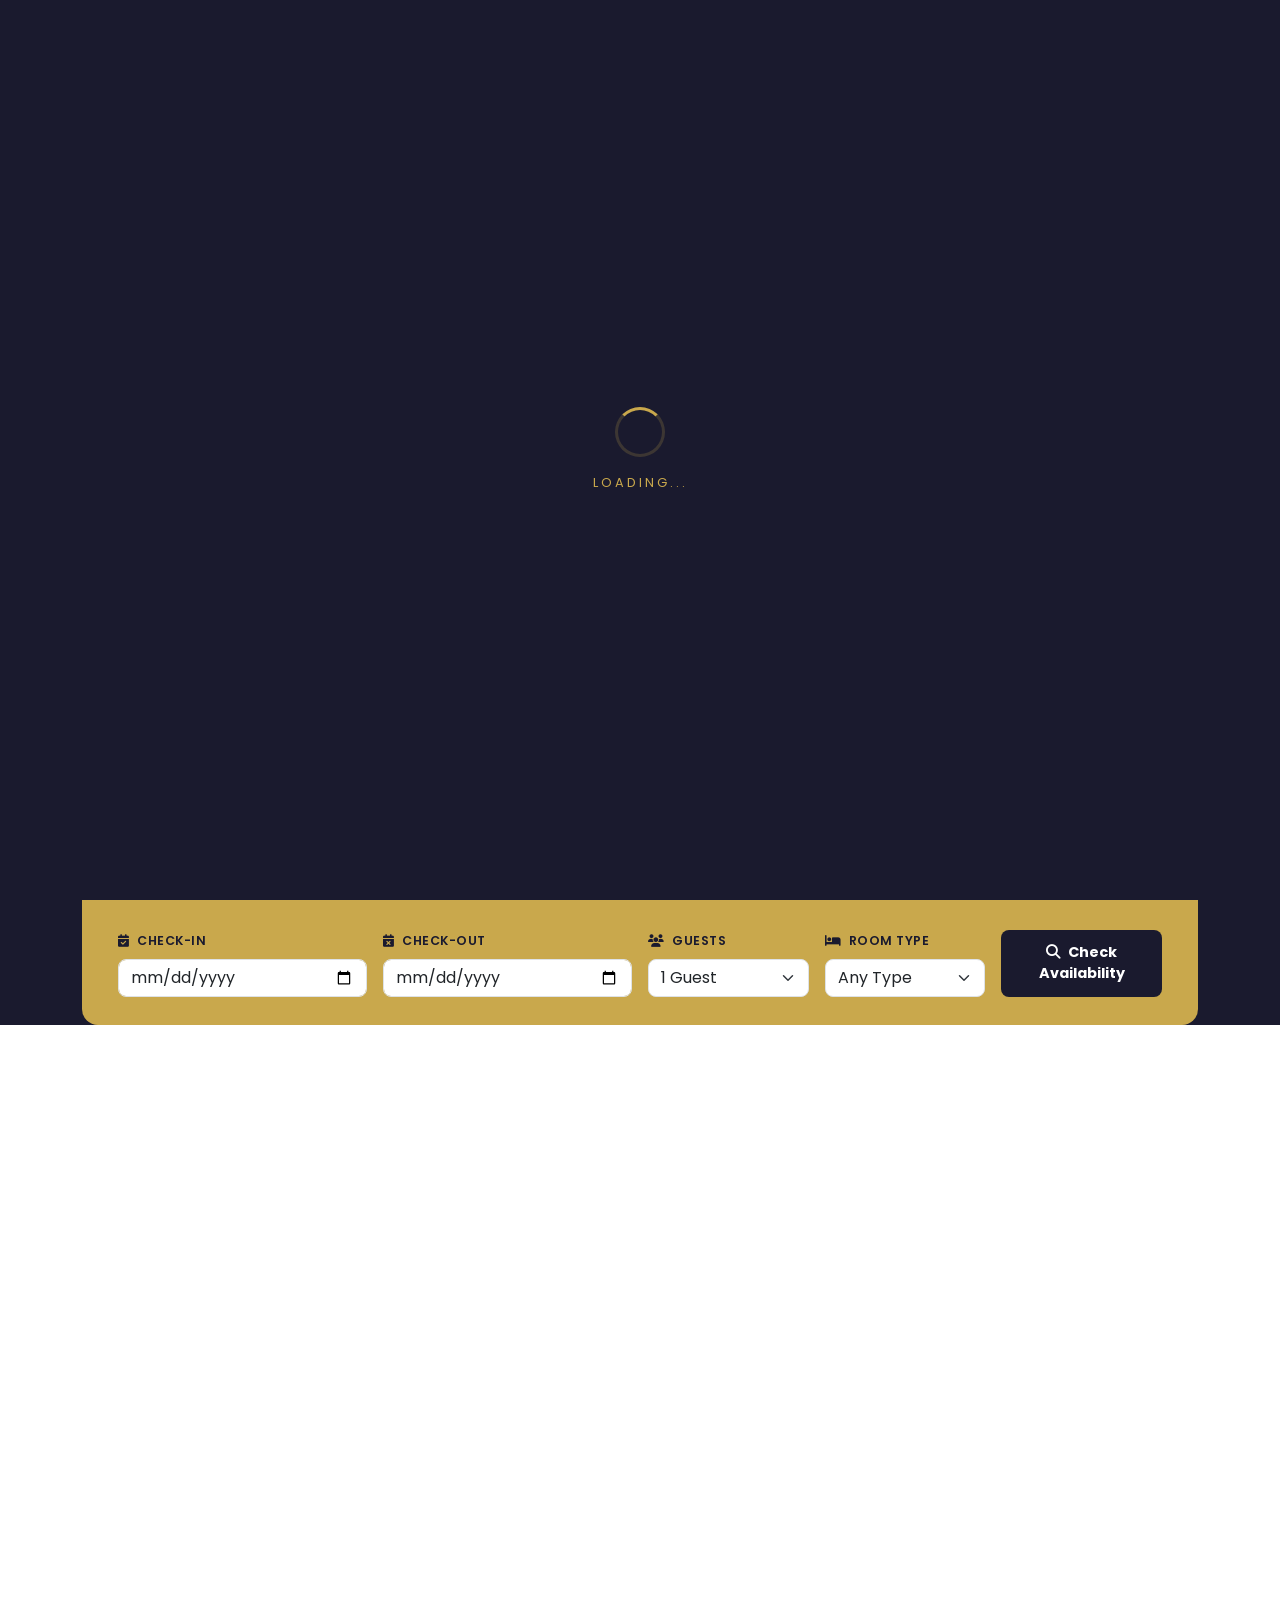
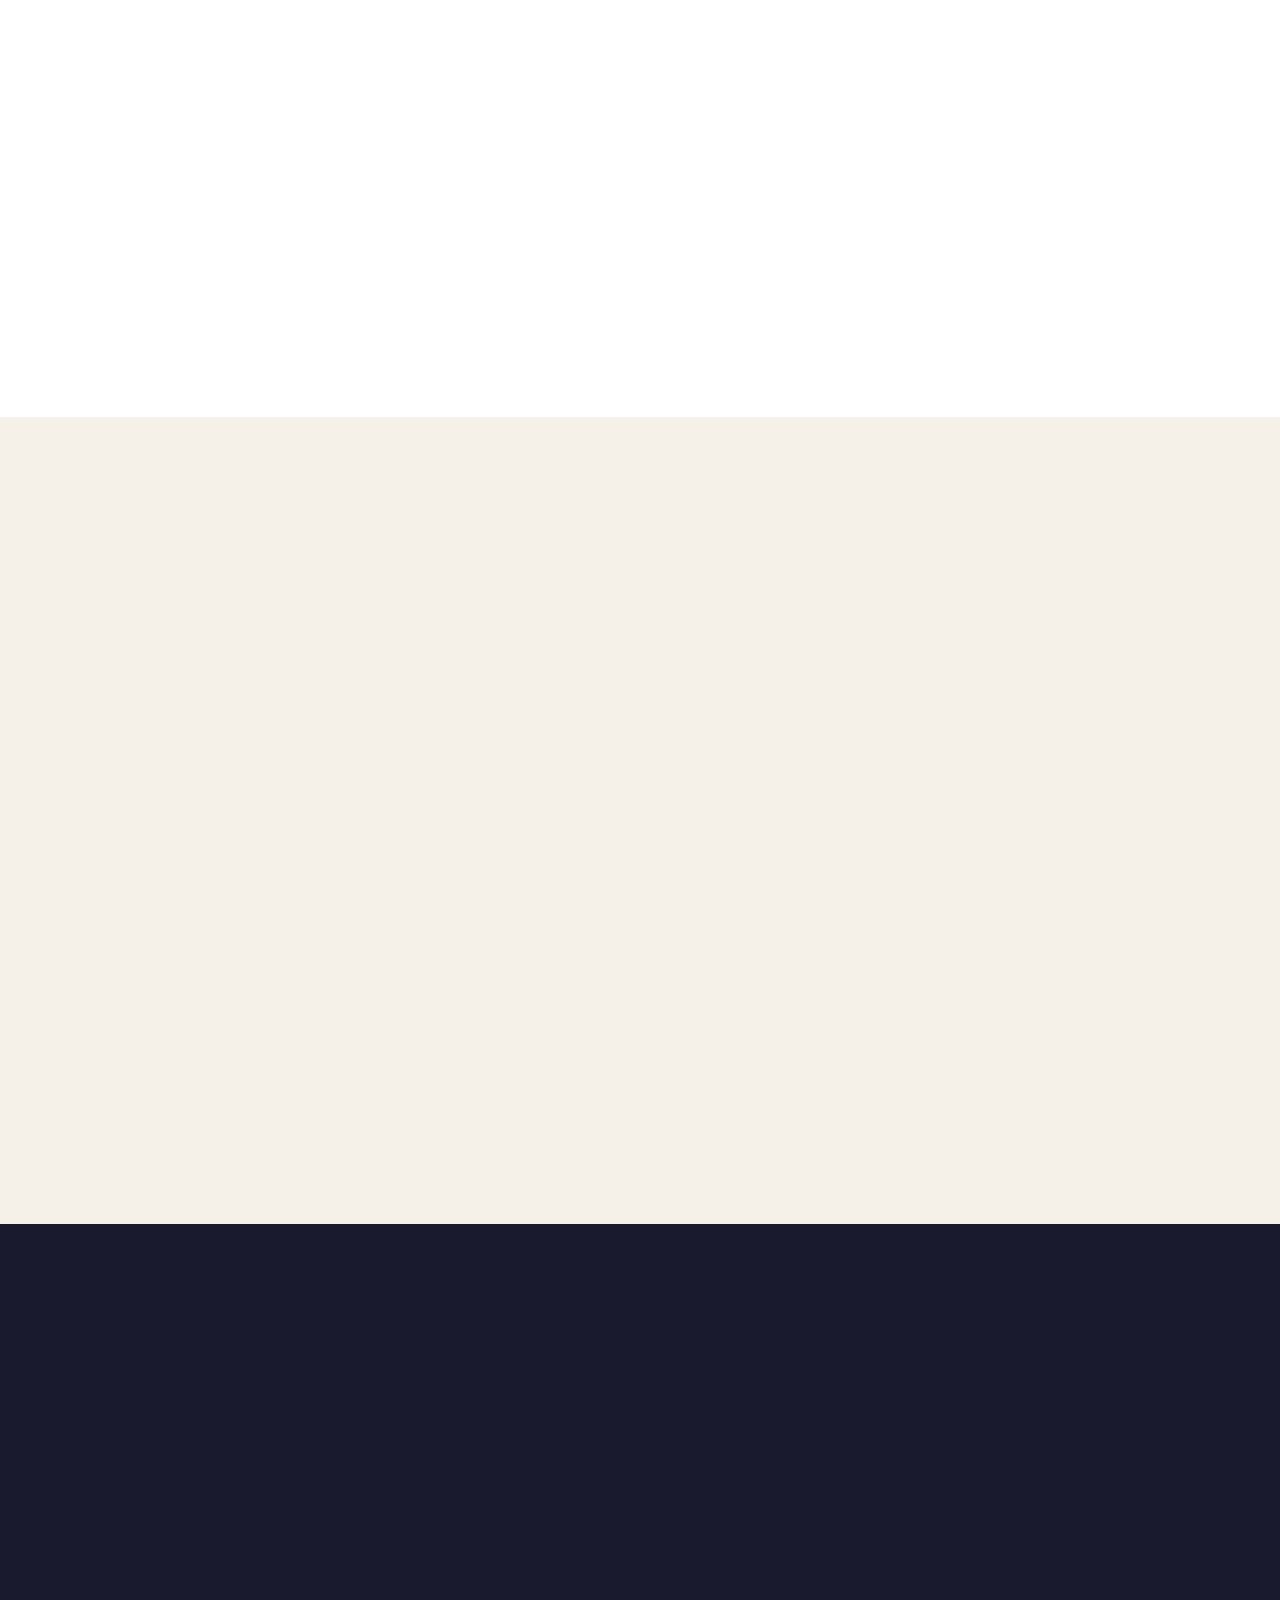
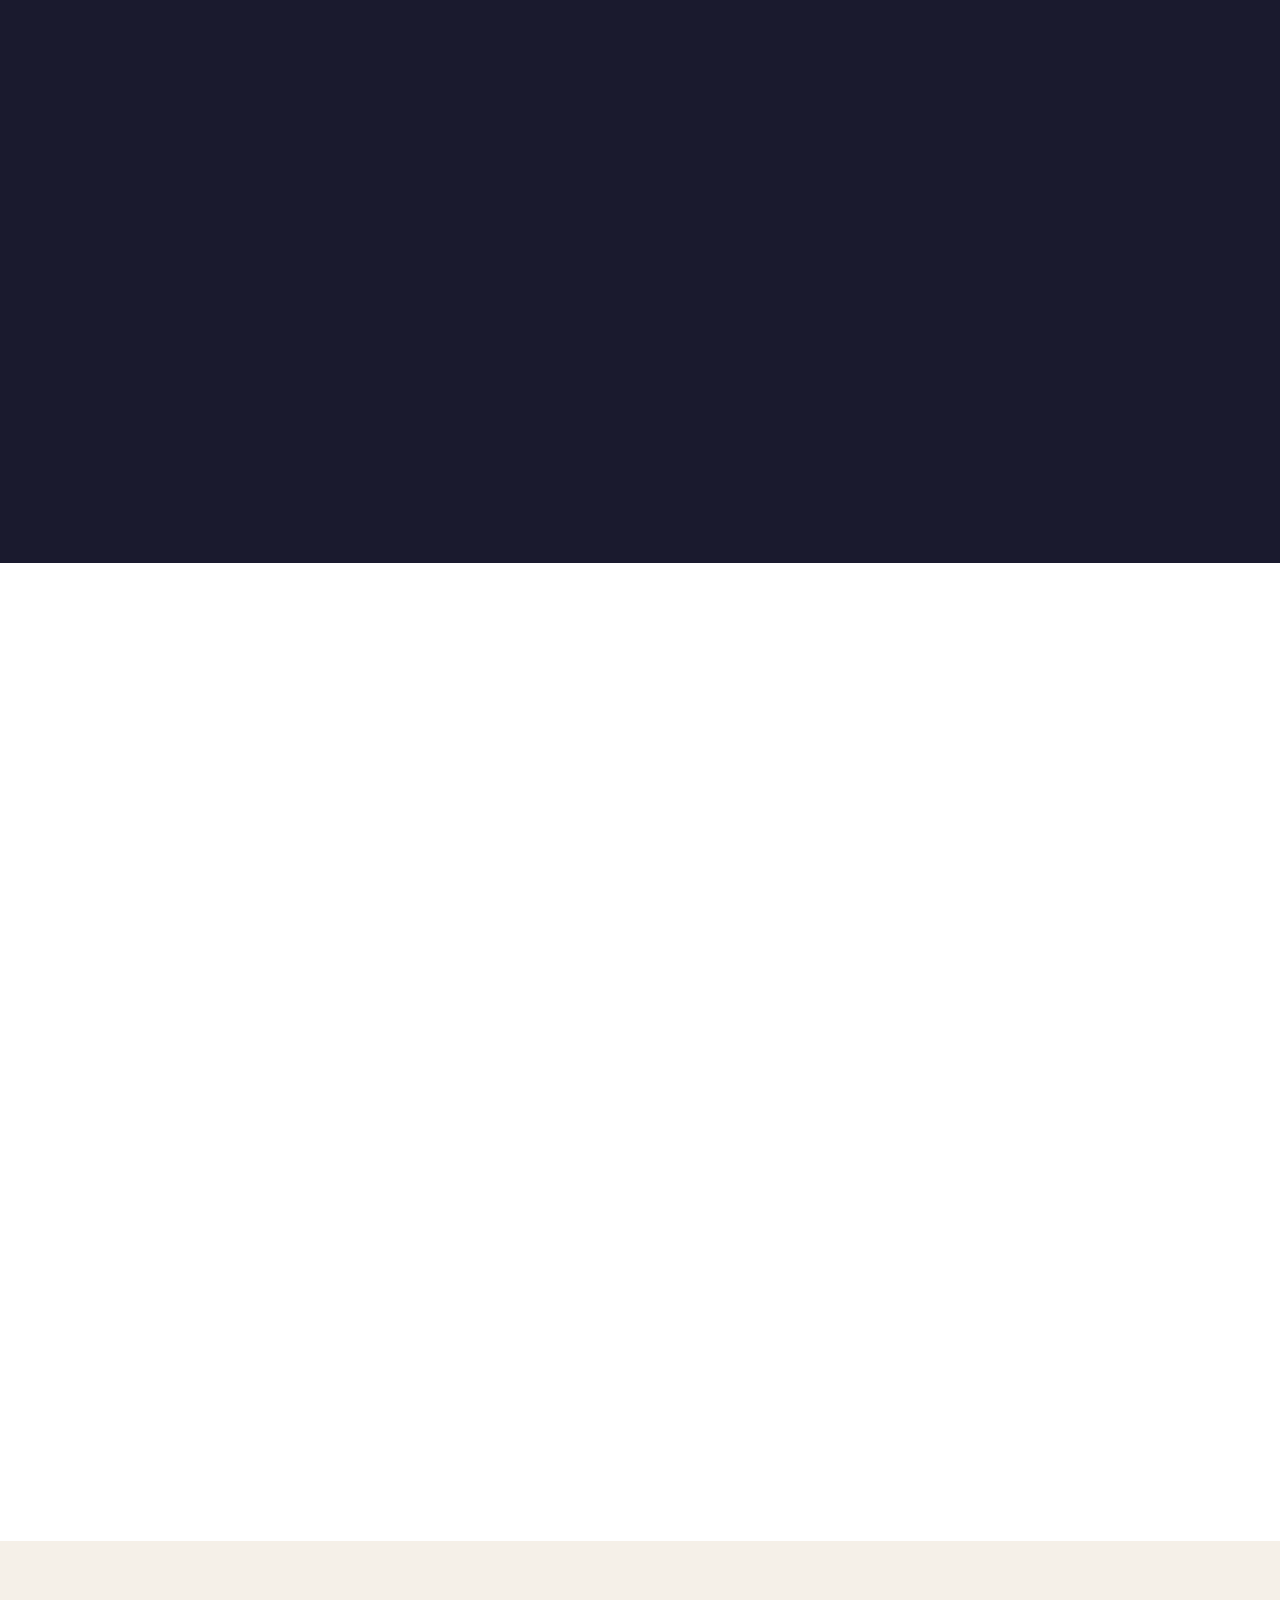
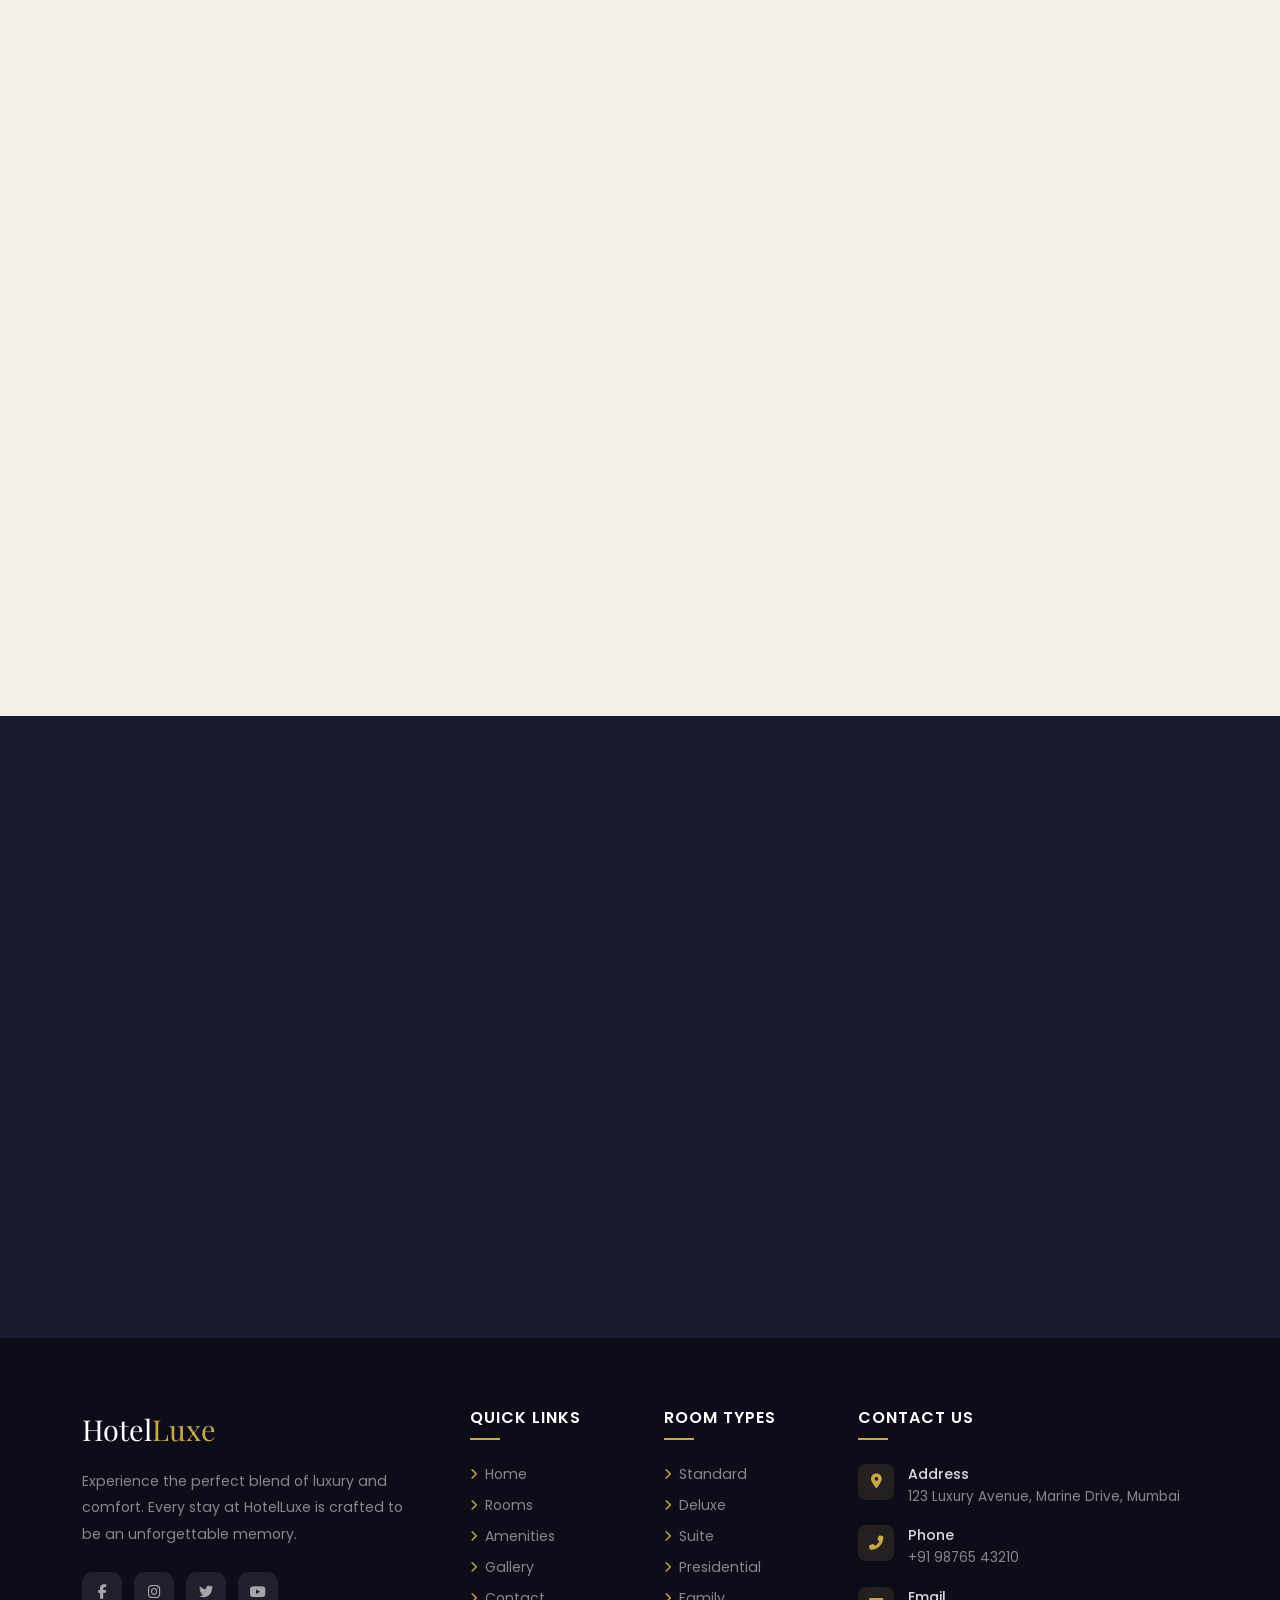
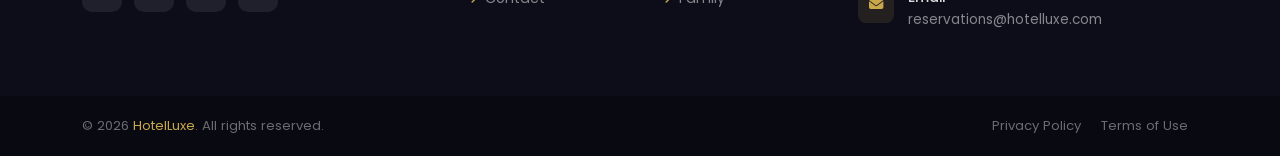
==== commit b959e8d1: "Update index.html" ====
--- a/index.html
+++ b/index.html
@@ -11,7 +11,7 @@
   <!-- Google Fonts -->
   <link href="https://fonts.googleapis.com/css2?family=Playfair+Display:wght@400;600;700&family=Poppins:wght@300;400;500;600&display=swap" rel="stylesheet"/>
   <!-- Custom CSS -->
-  <link rel="stylesheet" href="css/style.css"/>
+  <link rel="stylesheet" href="style.css"/>
 </head>
 <body>
 
@@ -675,6 +675,6 @@
   <!-- jQuery -->
   <script src="https://code.jquery.com/jquery-3.7.1.min.js"></script>
   <!-- Main JS -->
-  <script src="js/main.js"></script>
+  <script src="main.js"></script>
 </body>
 </html>
--- a/style.css
+++ b/style.css
@@ -0,0 +1,842 @@
+/* ============================================
+   HOTEL LUXE - Custom Stylesheet
+   Color Palette:
+   Primary:   #1a1a2e (Deep Navy)
+   Secondary: #16213e (Midnight Blue)
+   Accent:    #c9a84c (Gold)
+   Light:     #f5f0e8 (Cream)
+   White:     #ffffff
+   Text-dark: #2c2c2c
+============================================ */
+
+/* ---- Google Font Import ---- */
+@import url('https://fonts.googleapis.com/css2?family=Playfair+Display:wght@400;600;700&family=Poppins:wght@300;400;500;600&display=swap');
+
+/* ---- CSS Variables ---- */
+:root {
+  --primary:   #1a1a2e;
+  --secondary: #16213e;
+  --accent:    #c9a84c;
+  --accent-light: #e8c96a;
+  --cream:     #f5f0e8;
+  --white:     #ffffff;
+  --text:      #2c2c2c;
+  --text-light:#6c757d;
+  --shadow:    0 10px 40px rgba(0,0,0,0.12);
+  --shadow-lg: 0 20px 60px rgba(0,0,0,0.18);
+  --radius:    12px;
+  --transition:0.35s ease;
+}
+
+/* ---- Reset & Base ---- */
+*, *::before, *::after { box-sizing: border-box; margin: 0; padding: 0; }
+html { scroll-behavior: smooth; }
+body {
+  font-family: 'Poppins', sans-serif;
+  color: var(--text);
+  background: var(--white);
+  overflow-x: hidden;
+}
+h1,h2,h3,h4,h5,h6 {
+  font-family: 'Playfair Display', serif; 
+  align-content: end;
+  font-weight: 700;
+}
+a { text-decoration: none; color: inherit; transition: color var(--transition); }
+img { max-width: 100%; }
+
+/* ---- Scrollbar ---- */
+::-webkit-scrollbar { width: 6px; }
+::-webkit-scrollbar-track { background: var(--secondary); }
+::-webkit-scrollbar-thumb { background: var(--accent); border-radius: 4px; }
+
+/* ============================================
+   NAVBAR
+============================================ */
+.navbar-custom {
+  background: transparent;
+  padding: 18px 0;
+  transition: all 0.4s ease;
+  position: fixed;
+  width: 100%;
+  top: 0;
+  z-index: 1050;
+}
+.navbar-custom.scrolled {
+  background: var(--primary) !important;
+  padding: 10px 0;
+  box-shadow: 0 4px 20px rgba(0,0,0,0.3);
+}
+.navbar-brand-text {
+  font-family: 'Playfair Display', serif;
+  font-size: 1.7rem;
+  font-weight: 700;
+  color: var(--white) !important;
+  letter-spacing: 1px;
+}
+.navbar-brand-text span { color: var(--accent); }
+.navbar-custom .nav-link {
+  color: rgba(255,255,255,0.85) !important;
+  font-weight: 500;
+  font-size: 0.9rem;
+  letter-spacing: 0.5px;
+  padding: 8px 16px !important;
+  position: relative;
+  transition: color var(--transition);
+  text-transform: uppercase;
+}
+.navbar-custom .nav-link::after {
+  content: '';
+  position: absolute;
+  bottom: 4px; left: 50%; right: 50%;
+  height: 2px;
+  background: var(--accent);
+  transition: all var(--transition);
+}
+.navbar-custom .nav-link:hover::after,
+.navbar-custom .nav-link.active::after { left: 16px; right: 16px; }
+.navbar-custom .nav-link:hover,
+.navbar-custom .nav-link.active { color: var(--accent) !important; }
+.btn-nav-book {
+  background: var(--accent);
+  color: var(--primary) !important;
+  border-radius: 30px;
+  padding: 8px 22px !important;
+  font-weight: 600 !important;
+  transition: all var(--transition) !important;
+}
+.btn-nav-book:hover {
+  background: var(--accent-light);
+  transform: translateY(-2px);
+  box-shadow: 0 6px 20px rgba(201,168,76,0.4);
+}
+.navbar-toggler { border: none; outline: none; }
+.navbar-toggler-icon { filter: invert(1); }
+
+/* ============================================
+   HERO SECTION
+============================================ */
+.hero-section {
+  position: relative;
+  height: 100vh;
+  min-height: 650px;
+  background: linear-gradient(135deg, var(--primary) 0%, #0f3460 60%, #1a1a2e 100%);
+  overflow: hidden;
+  display: flex;
+  align-items: center;
+}
+.hero-bg-overlay {
+  position: absolute; inset: 0;
+  background: url('https://images.unsplash.com/photo-1542314831-068cd1dbfeeb?w=1600&q=80') center/cover no-repeat;
+  opacity: 0.25;
+  animation: zoomBg 12s ease-in-out infinite alternate;
+}
+@keyframes zoomBg {
+  from { transform: scale(1); }
+  to   { transform: scale(1.08); }
+}
+.hero-particles {
+  position: absolute; inset: 0; overflow: hidden; pointer-events: none;
+}
+.particle {
+  position: absolute;
+  border-radius: 50%;
+  background: var(--accent);
+  opacity: 0.15;
+  animation: floatParticle linear infinite;
+}
+@keyframes floatParticle {
+  0%   { transform: translateY(100vh) scale(0); opacity: 0; }
+  10%  { opacity: 0.15; }
+  90%  { opacity: 0.08; }
+  100% { transform: translateY(-20px) scale(1.2); opacity: 0; }
+}
+.hero-content { position: relative; z-index: 2; }
+.hero-badge {
+  display: inline-block;
+  background: rgba(201,168,76,0.2);
+  border: 1px solid var(--accent);
+  color: var(--accent);
+  font-size: 0.75rem;
+  letter-spacing: 3px;
+  text-transform: uppercase;
+  padding: 6px 20px;
+  border-radius: 30px;
+  margin-bottom: 20px;
+  animation: fadeInDown 0.8s ease both;
+}
+.hero-title {
+  font-size: clamp(2.5rem, 6vw, 5rem);
+  color: var(--white);
+  line-height: 1.15;
+  animation: fadeInDown 1s ease 0.2s both;
+}
+.hero-title .gold { color: var(--accent); }
+.hero-desc {
+  color: rgba(255,255,255,0.75);
+  font-size: 1.1rem;
+  max-width: 520px;
+  margin: 20px 0 35px;
+  animation: fadeInDown 1s ease 0.4s both;
+}
+.hero-btns { animation: fadeInDown 1s ease 0.6s both; }
+.btn-gold {
+  background: var(--accent);
+  color: var(--primary);
+  font-weight: 600;
+  padding: 14px 36px;
+  border-radius: 40px;
+  border: none;
+  font-size: 0.95rem;
+  letter-spacing: 0.5px;
+  transition: all var(--transition);
+  display: inline-block;
+}
+.btn-gold:hover {
+  background: var(--accent-light);
+  transform: translateY(-3px);
+  box-shadow: 0 10px 30px rgba(201,168,76,0.45);
+  color: var(--primary);
+}
+.btn-outline-white {
+  background: transparent;
+  color: var(--white);
+  font-weight: 500;
+  padding: 13px 32px;
+  border-radius: 40px;
+  border: 2px solid rgba(255,255,255,0.5);
+  font-size: 0.95rem;
+  margin-left: 14px;
+  transition: all var(--transition);
+  display: inline-block;
+}
+.btn-outline-white:hover {
+  border-color: var(--white);
+  background: rgba(255,255,255,0.1);
+  color: var(--white);
+  transform: translateY(-3px);
+}
+.hero-scroll-indicator {
+  position: absolute;
+  bottom: 32px; left: 50%;
+  transform: translateX(-50%);
+  animation: bounce 2s infinite;
+  z-index: 2;
+  color: rgba(255,255,255,0.6);
+  font-size: 0.75rem;
+  letter-spacing: 2px;
+  text-transform: uppercase;
+  display: flex; flex-direction: column; align-items: center; gap: 8px;
+}
+.scroll-line {
+  width: 1px; height: 40px;
+  background: linear-gradient(to bottom, var(--accent), transparent);
+  animation: scrollLineAnim 1.5s ease-in-out infinite;
+}
+@keyframes scrollLineAnim {
+  0%,100% { opacity: 0; transform: scaleY(0); transform-origin: top; }
+  50%      { opacity: 1; transform: scaleY(1); }
+}
+@keyframes bounce {
+  0%,100% { transform: translateX(-50%) translateY(0); }
+  50%      { transform: translateX(-50%) translateY(8px); }
+}
+/* hero stats */
+.hero-stats {
+  display: flex; gap: 40px;
+  margin-top: 48px;
+  animation: fadeInUp 1s ease 0.8s both;
+}
+.stat-item { text-align: center; }
+.stat-number { font-family: 'Playfair Display',serif; font-size: 2rem; color: var(--accent); font-weight: 700; }
+.stat-label { color: rgba(255,255,255,0.6); font-size: 0.75rem; text-transform: uppercase; letter-spacing: 1px; }
+
+/* ============================================
+   SECTION TITLES
+============================================ */
+.section-wrapper { padding: 90px 0; }
+.section-wrapper.bg-cream { background: var(--cream); }
+.section-wrapper.bg-dark-hotel { background: var(--primary); }
+.section-title-group { margin-bottom: 55px; }
+.section-label {
+  display: inline-block;
+  color: var(--accent);
+  font-size: 0.75rem;
+  letter-spacing: 4px;
+  text-transform: uppercase;
+  font-weight: 600;
+  margin-bottom: 12px;
+  position: relative;
+  padding-left: 30px;
+}
+.section-label::before {
+  content: '';
+  position: absolute;
+  left: 0; top: 50%;
+  transform: translateY(-50%);
+  width: 20px; height: 2px;
+  background: var(--accent);
+}
+.section-heading {
+  font-size: clamp(1.8rem, 4vw, 2.8rem);
+  color: var(--primary);
+  line-height: 1.2;
+}
+.section-heading.white { color: var(--white); }
+.section-subtext {
+  color: var(--text-light);
+  max-width: 520px;
+  font-size: 1rem;
+  margin-top: 12px;
+}
+.section-subtext.white { color: rgba(255,255,255,0.65); }
+.gold-divider {
+  width: 60px; height: 3px;
+  background: linear-gradient(90deg, var(--accent), transparent);
+  border-radius: 3px;
+  margin: 16px 0;
+}
+
+/* ============================================
+   ROOM CARDS
+============================================ */
+.room-card {
+  background: var(--white);
+  border-radius: var(--radius);
+  overflow: hidden;
+  box-shadow: var(--shadow);
+  transition: all var(--transition);
+  border: 1px solid rgba(0,0,0,0.06);
+  height: 100%;
+}
+.room-card:hover {
+  transform: translateY(-10px);
+  box-shadow: var(--shadow-lg);
+}
+.room-card-img-wrap {
+  position: relative;
+  overflow: hidden;
+  height: 240px;
+}
+.room-card-img-wrap img {
+  width: 100%; height: 100%;
+  object-fit: cover;
+  transition: transform 0.6s ease;
+}
+.room-card:hover .room-card-img-wrap img { transform: scale(1.08); }
+.room-card-badge {
+  position: absolute;
+  top: 16px; left: 16px;
+  background: var(--accent);
+  color: var(--primary);
+  font-size: 0.72rem;
+  font-weight: 700;
+  letter-spacing: 1px;
+  padding: 5px 14px;
+  border-radius: 20px;
+  text-transform: uppercase;
+}
+.room-card-overlay {
+  position: absolute;
+  inset: 0;
+  background: linear-gradient(to top, rgba(26,26,46,0.7) 0%, transparent 50%);
+  opacity: 0;
+  transition: opacity var(--transition);
+  display: flex; align-items: flex-end; padding: 20px;
+}
+.room-card:hover .room-card-overlay { opacity: 1; }
+.room-card-body { padding: 22px; }
+.room-card-title {
+  font-size: 1.2rem;
+  color: var(--primary);
+  margin-bottom: 8px;
+}
+.room-card-amenities {
+  display: flex; flex-wrap: wrap; gap: 10px;
+  margin: 12px 0;
+}
+.amenity-chip {
+  background: var(--cream);
+  color: var(--text-light);
+  font-size: 0.72rem;
+  padding: 4px 12px;
+  border-radius: 20px;
+  display: flex; align-items: center; gap: 5px;
+}
+.amenity-chip i { color: var(--accent); font-size: 0.8rem; }
+.room-card-footer {
+  display: flex; align-items: center; justify-content: space-between;
+  padding: 16px 22px;
+  border-top: 1px solid rgba(0,0,0,0.06);
+}
+.room-price .amount { font-family: 'Playfair Display',serif; font-size: 1.5rem; color: var(--accent); font-weight: 700; }
+.room-price .per { color: var(--text-light); font-size: 0.75rem; }
+.btn-view {
+  background: var(--primary);
+  color: var(--white);
+  padding: 9px 20px;
+  border-radius: 25px;
+  font-size: 0.82rem;
+  font-weight: 600;
+  transition: all var(--transition);
+  border: 2px solid var(--primary);
+}
+.btn-view:hover {
+  background: var(--accent);
+  border-color: var(--accent);
+  color: var(--primary);
+  transform: translateY(-2px);
+}
+
+/* ============================================
+   ABOUT SECTION
+============================================ */
+.about-img-wrapper { position: relative; }
+.about-img-main {
+  border-radius: var(--radius);
+  width: 100%;
+  object-fit: cover;
+  height: 480px;
+  box-shadow: var(--shadow-lg);
+}
+.about-img-badge {
+  position: absolute;
+  bottom: -24px; right: -24px;
+  background: var(--accent);
+  border-radius: var(--radius);
+  padding: 24px 28px;
+  text-align: center;
+  box-shadow: 0 10px 30px rgba(201,168,76,0.35);
+}
+.about-img-badge .years { font-family: 'Playfair Display',serif; font-size: 3rem; font-weight: 700; color: var(--primary); display: block; line-height: 1; }
+.about-img-badge .yrs-label { color: var(--primary); font-size: 0.8rem; font-weight: 600; text-transform: uppercase; letter-spacing: 1px; }
+.about-feature-item {
+  display: flex; gap: 16px;
+  margin-bottom: 22px;
+}
+.about-feature-icon {
+  width: 50px; height: 50px;
+  background: rgba(201,168,76,0.12);
+  border-radius: 12px;
+  display: flex; align-items: center; justify-content: center;
+  flex-shrink: 0;
+}
+.about-feature-icon i { color: var(--accent); font-size: 1.2rem; }
+.about-feature-text h6 { color: var(--primary); font-family: 'Poppins',sans-serif; font-weight: 600; margin-bottom: 4px; }
+.about-feature-text p { color: var(--text-light); font-size: 0.88rem; margin: 0; }
+
+/* ============================================
+   TESTIMONIALS
+============================================ */
+.testimonial-card {
+  background: var(--white);
+  border-radius: var(--radius);
+  padding: 36px 32px;
+  box-shadow: var(--shadow);
+  position: relative;
+  border-left: 4px solid var(--accent);
+  transition: transform var(--transition);
+}
+.testimonial-card:hover { transform: translateY(-6px); }
+.testimonial-quote {
+  font-size: 4rem;
+  color: var(--accent);
+  opacity: 0.3;
+  font-family: serif;
+  line-height: 1;
+  margin-bottom: -20px;
+}
+.testimonial-text { color: var(--text); font-size: 0.95rem; line-height: 1.8; margin-bottom: 24px; }
+.testimonial-author { display: flex; align-items: center; gap: 14px; }
+.testimonial-author img {
+  width: 50px; height: 50px;
+  border-radius: 50%;
+  object-fit: cover;
+  border: 3px solid var(--accent);
+}
+.testimonial-author-name { font-weight: 600; font-size: 0.92rem; color: var(--primary); }
+.testimonial-author-role { font-size: 0.78rem; color: var(--text-light); }
+.stars { color: var(--accent); font-size: 0.85rem; margin-bottom: 16px; }
+
+/* ============================================
+   AMENITIES
+============================================ */
+.amenity-card {
+  background: rgba(255,255,255,0.05);
+  border: 1px solid rgba(255,255,255,0.1);
+  border-radius: var(--radius);
+  padding: 36px 24px;
+  text-align: center;
+  transition: all var(--transition);
+}
+.amenity-card:hover {
+  background: rgba(201,168,76,0.1);
+  border-color: var(--accent);
+  transform: translateY(-6px);
+}
+.amenity-icon-wrap {
+  width: 70px; height: 70px;
+  background: rgba(201,168,76,0.12);
+  border-radius: 50%;
+  display: flex; align-items: center; justify-content: center;
+  margin: 0 auto 20px;
+  transition: all var(--transition);
+}
+.amenity-card:hover .amenity-icon-wrap { background: var(--accent); }
+.amenity-icon-wrap i { font-size: 1.6rem; color: var(--accent); transition: color var(--transition); }
+.amenity-card:hover .amenity-icon-wrap i { color: var(--primary); }
+.amenity-card h5 { color: var(--white); font-family: 'Poppins',sans-serif; font-weight: 600; font-size: 1rem; margin-bottom: 8px; }
+.amenity-card p { color: rgba(255,255,255,0.5); font-size: 0.85rem; margin: 0; }
+
+/* ============================================
+   FOOTER
+============================================ */
+.footer-main {
+  background: #0d0d1a;
+  padding: 70px 0 0;
+}
+.footer-brand { font-family: 'Playfair Display',serif; font-size: 1.8rem; color: var(--white); margin-bottom: 16px; }
+.footer-brand span { color: var(--accent); }
+.footer-desc { color: rgba(255,255,255,0.5); font-size: 0.88rem; line-height: 1.9; margin-bottom: 24px; }
+.footer-social { display: flex; gap: 12px; }
+.social-btn {
+  width: 40px; height: 40px;
+  background: rgba(255,255,255,0.08);
+  border-radius: 10px;
+  display: flex; align-items: center; justify-content: center;
+  color: rgba(255,255,255,0.6);
+  font-size: 0.9rem;
+  transition: all var(--transition);
+}
+.social-btn:hover { background: var(--accent); color: var(--primary); transform: translateY(-3px); }
+.footer-heading {
+  color: var(--white);
+  font-family: 'Poppins',sans-serif;
+  font-weight: 600;
+  font-size: 1rem;
+  letter-spacing: 1px;
+  text-transform: uppercase;
+  margin-bottom: 24px;
+  position: relative;
+  padding-bottom: 12px;
+}
+.footer-heading::after {
+  content: '';
+  position: absolute;
+  bottom: 0; left: 0;
+  width: 30px; height: 2px;
+  background: var(--accent);
+}
+.footer-links { list-style: none; padding: 0; }
+.footer-links li { margin-bottom: 10px; }
+.footer-links a {
+  color: rgba(255,255,255,0.5);
+  font-size: 0.88rem;
+  transition: all var(--transition);
+  display: flex; align-items: center; gap: 8px;
+}
+.footer-links a i { color: var(--accent); font-size: 0.7rem; }
+.footer-links a:hover { color: var(--accent); padding-left: 6px; }
+.footer-contact-item {
+  display: flex; gap: 14px;
+  margin-bottom: 18px;
+}
+.footer-contact-item .icon {
+  width: 36px; height: 36px;
+  background: rgba(201,168,76,0.12);
+  border-radius: 8px;
+  display: flex; align-items: center; justify-content: center;
+  flex-shrink: 0;
+}
+.footer-contact-item .icon i { color: var(--accent); font-size: 0.9rem; }
+.footer-contact-item p { color: rgba(255,255,255,0.5); font-size: 0.85rem; margin: 0; }
+.footer-contact-item span { color: rgba(255,255,255,0.85); font-size: 0.88rem; font-weight: 500; display: block; margin-bottom: 2px; }
+.footer-bottom {
+  background: rgba(0,0,0,0.3);
+  padding: 20px 0;
+  margin-top: 50px;
+}
+.footer-bottom p { color: rgba(255,255,255,0.4); font-size: 0.82rem; margin: 0; }
+.footer-bottom a { color: var(--accent); }
+
+/* ============================================
+   ROOMS PAGE - Filter Bar
+============================================ */
+.page-hero {
+  background: linear-gradient(135deg, var(--primary) 0%, #0f3460 100%);
+  padding: 140px 0 70px;
+  position: relative;
+  overflow: hidden;
+}
+.page-hero::before {
+  content: '';
+  position: absolute; inset: 0;
+  background: url('https://images.unsplash.com/photo-1611892440504-42a792e24d32?w=1400&q=60') center/cover no-repeat;
+  opacity: 0.2;
+}
+.page-hero-content { position: relative; z-index: 2; }
+.page-title { color: var(--white); font-size: clamp(2rem,5vw,3.5rem); }
+.breadcrumb-custom { background: none; padding: 0; }
+.breadcrumb-custom .breadcrumb-item a { color: var(--accent); }
+.breadcrumb-custom .breadcrumb-item.active { color: rgba(255,255,255,0.6); }
+.breadcrumb-custom .breadcrumb-item + .breadcrumb-item::before { color: rgba(255,255,255,0.4); }
+
+.filter-bar {
+  background: var(--white);
+  border-radius: var(--radius);
+  padding: 28px 32px;
+  box-shadow: var(--shadow);
+  margin-top: -40px;
+  position: relative;
+  z-index: 10;
+}
+.filter-bar .form-label { font-size: 0.8rem; font-weight: 600; color: var(--primary); text-transform: uppercase; letter-spacing: 0.5px; }
+.filter-bar .form-control,
+.filter-bar .form-select {
+  border: 1.5px solid #e8e8e8;
+  border-radius: 8px;
+  font-size: 0.88rem;
+  padding: 10px 14px;
+  transition: border-color var(--transition);
+}
+.filter-bar .form-control:focus,
+.filter-bar .form-select:focus {
+  border-color: var(--accent);
+  box-shadow: 0 0 0 3px rgba(201,168,76,0.12);
+}
+.btn-search-rooms {
+  background: var(--accent);
+  color: var(--primary);
+  font-weight: 700;
+  padding: 11px 28px;
+  border-radius: 8px;
+  border: none;
+  font-size: 0.9rem;
+  transition: all var(--transition);
+  width: 100%;
+}
+.btn-search-rooms:hover {
+  background: var(--accent-light);
+  transform: translateY(-2px);
+  box-shadow: 0 6px 20px rgba(201,168,76,0.35);
+}
+
+/* Rooms count & sort bar */
+.rooms-toolbar {
+  display: flex; align-items: center; justify-content: space-between;
+  margin-bottom: 30px;
+  flex-wrap: wrap; gap: 14px;
+}
+.rooms-count { color: var(--text-light); font-size: 0.9rem; }
+.rooms-count strong { color: var(--primary); font-weight: 600; }
+
+/* Pagination */
+.custom-pagination .page-link {
+  color: var(--primary);
+  border-color: #e8e8e8;
+  font-size: 0.88rem;
+  padding: 10px 16px;
+  transition: all var(--transition);
+}
+.custom-pagination .page-item.active .page-link {
+  background: var(--accent);
+  border-color: var(--accent);
+  color: var(--primary);
+  font-weight: 700;
+}
+.custom-pagination .page-link:hover {
+  background: var(--cream);
+  color: var(--accent);
+  border-color: var(--accent);
+}
+
+/* ============================================
+   ROOM DETAILS PAGE
+============================================ */
+.detail-gallery-main {
+  border-radius: var(--radius);
+  overflow: hidden;
+  height: 480px;
+}
+.detail-gallery-main img {
+  width: 100%; height: 100%;
+  object-fit: cover;
+}
+.detail-thumb-list {
+  display: grid;
+  grid-template-columns: repeat(4,1fr);
+  gap: 10px;
+  margin-top: 10px;
+}
+.detail-thumb {
+  border-radius: 8px;
+  overflow: hidden;
+  height: 80px;
+  cursor: pointer;
+  border: 2px solid transparent;
+  transition: border-color var(--transition);
+}
+.detail-thumb img { width: 100%; height: 100%; object-fit: cover; }
+.detail-thumb.active,
+.detail-thumb:hover { border-color: var(--accent); }
+
+.detail-info-card {
+  background: var(--white);
+  border-radius: var(--radius);
+  padding: 32px;
+  box-shadow: var(--shadow);
+  position: sticky;
+  top: 90px;
+}
+.detail-price-badge {
+  background: linear-gradient(135deg, var(--accent), var(--accent-light));
+  border-radius: 10px;
+  padding: 20px 24px;
+  margin-bottom: 24px;
+  display: flex; align-items: center; justify-content: space-between;
+}
+.detail-price-badge .price-main { font-family: 'Playfair Display',serif; font-size: 2.4rem; color: var(--primary); font-weight: 700; }
+.detail-price-badge .price-sub { color: rgba(26,26,46,0.65); font-size: 0.8rem; }
+.detail-availability {
+  display: flex; align-items: center; gap: 8px;
+  color: #2ecc71; font-size: 0.85rem; font-weight: 600;
+}
+.detail-availability .dot {
+  width: 8px; height: 8px;
+  border-radius: 50%;
+  background: #2ecc71;
+  animation: pulse 1.5s ease infinite;
+}
+@keyframes pulse {
+  0%,100% { box-shadow: 0 0 0 0 rgba(46,204,113,0.4); }
+  50%      { box-shadow: 0 0 0 8px rgba(46,204,113,0); }
+}
+.detail-meta-grid {
+  display: grid;
+  grid-template-columns: 1fr 1fr;
+  gap: 14px;
+  margin-bottom: 24px;
+}
+.detail-meta-item {
+  background: var(--cream);
+  border-radius: 10px;
+  padding: 14px;
+  display: flex; flex-direction: column; gap: 4px;
+}
+.detail-meta-item .meta-label { font-size: 0.72rem; color: var(--text-light); text-transform: uppercase; letter-spacing: 0.5px; }
+.detail-meta-item .meta-value { font-weight: 600; font-size: 0.9rem; color: var(--primary); display: flex; align-items: center; gap: 6px; }
+.detail-meta-item .meta-value i { color: var(--accent); }
+.btn-book-now {
+  background: linear-gradient(135deg, var(--primary), #0f3460);
+  color: var(--white);
+  padding: 16px;
+  border-radius: 10px;
+  font-weight: 700;
+  font-size: 1rem;
+  border: none;
+  width: 100%;
+  transition: all var(--transition);
+  letter-spacing: 0.5px;
+}
+.btn-book-now:hover {
+  background: linear-gradient(135deg, var(--accent), var(--accent-light));
+  color: var(--primary);
+  transform: translateY(-3px);
+  box-shadow: 0 10px 30px rgba(201,168,76,0.4);
+}
+.btn-wishlist {
+  background: transparent;
+  color: var(--text-light);
+  border: 2px solid #e8e8e8;
+  padding: 14px;
+  border-radius: 10px;
+  width: 100%;
+  font-size: 0.9rem;
+  font-weight: 500;
+  transition: all var(--transition);
+  margin-top: 12px;
+  display: flex; align-items: center; justify-content: center; gap: 8px;
+}
+.btn-wishlist:hover {
+  border-color: #e74c3c;
+  color: #e74c3c;
+}
+
+/* Detail content tabs */
+.detail-tabs .nav-link {
+  color: var(--text-light);
+  font-weight: 500;
+  font-size: 0.9rem;
+  padding: 12px 24px;
+  border-radius: 0;
+  border-bottom: 3px solid transparent;
+  transition: all var(--transition);
+}
+.detail-tabs .nav-link.active,
+.detail-tabs .nav-link:hover {
+  color: var(--accent);
+  border-bottom-color: var(--accent);
+  background: none;
+}
+.detail-tabs { border-bottom: 2px solid #e8e8e8; }
+.detail-amenity-item {
+  display: flex; align-items: center; gap: 12px;
+  padding: 12px 0;
+  border-bottom: 1px solid rgba(0,0,0,0.05);
+  color: var(--text);
+  font-size: 0.9rem;
+}
+.detail-amenity-item i { color: var(--accent); width: 20px; }
+.detail-amenity-item:last-child { border-bottom: none; }
+
+/* ============================================
+   ANIMATIONS & UTILITIES
+============================================ */
+@keyframes fadeInDown {
+  from { opacity: 0; transform: translateY(-30px); }
+  to   { opacity: 1; transform: translateY(0); }
+}
+@keyframes fadeInUp {
+  from { opacity: 0; transform: translateY(30px); }
+  to   { opacity: 1; transform: translateY(0); }
+}
+@keyframes fadeInLeft {
+  from { opacity: 0; transform: translateX(-30px); }
+  to   { opacity: 1; transform: translateX(0); }
+}
+@keyframes fadeInRight {
+  from { opacity: 0; transform: translateX(30px); }
+  to   { opacity: 1; transform: translateX(0); }
+}
+.animate-on-scroll {
+  opacity: 0;
+  transform: translateY(40px);
+  transition: opacity 0.7s ease, transform 0.7s ease;
+}
+.animate-on-scroll.visible {
+  opacity: 1;
+  transform: translateY(0);
+}
+.delay-1 { transition-delay: 0.1s !important; }
+.delay-2 { transition-delay: 0.2s !important; }
+.delay-3 { transition-delay: 0.3s !important; }
+.delay-4 { transition-delay: 0.4s !important; }
+.delay-5 { transition-delay: 0.5s !important; }
+
+/* ============================================
+   RESPONSIVE
+============================================ */
+@media (max-width: 991px) {
+  .about-img-badge { right: 0; bottom: 0; }
+  .hero-stats { gap: 24px; }
+  .filter-bar { padding: 20px; }
+  .detail-info-card { position: static; margin-top: 30px; }
+}
+@media (max-width: 768px) {
+  .section-wrapper { padding: 60px 0; }
+  .hero-title { font-size: 2.5rem; }
+  .hero-stats { flex-wrap: wrap; gap: 20px; }
+  .about-img-main { height: 300px; }
+  .detail-gallery-main { height: 280px; }
+  .detail-thumb-list { grid-template-columns: repeat(4,1fr); }
+}
